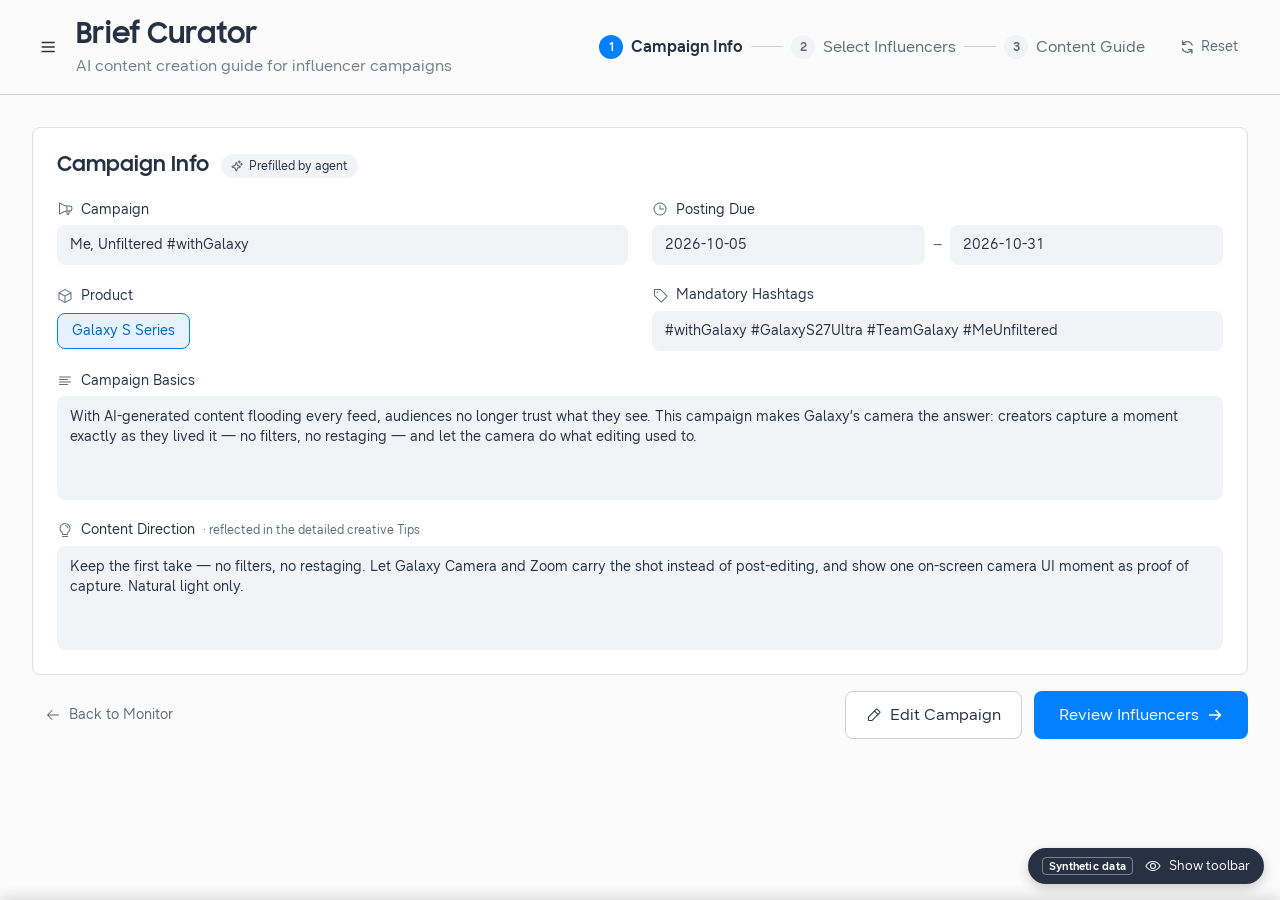
==== Brief_Curator.html @ ed24c88c "Flow Agent site: Performance Analyst, Influencer Recruiter, Brief Curator index.html opens on Perfor" ====
<!doctype html>
<html lang="en">
<head>
<meta charset="utf-8">
<meta name="viewport" content="width=device-width, initial-scale=1">
<title>Brief Curator</title>

<!-- ═══════════════════════════════════════════════════════════════
     Brief Curator · the whole flow — static clone of stg, clickable.

     Frame:  MxPageShell (src/components/mix-modeler/MxPageShell.tsx)
             + TGAgentHeader in the page header's Control_Group
     Screens (src/components/tg-agent/):
             1 InfluencerSelect      2 CampaignForm
             3 GenerationLoadingOverlay (over the form)
             4 ContentGuideResult
     Toolbar: mockup-only, fixed at the bottom. Three scenarios replay the
             flow — Single (Emma), Batch of 3 (guide pager), Edge cases (bio
             failure, blank form, one failed guide). URL hash keeps the place:
             #single/select … #edge/guide. Its CSS is shared/flow-toolbar.css,
             which Influencer Recruiter uses for the same bar.
     Styles: src/styles/mxmap/*.css + tg-agent/content-guide.css, inlined
             verbatim below, so every colour, radius and type size resolves
             through the real MX MAP tokens.

     Differences from the running app, on purpose:
       · AIM rail (Sidebar) is the shared one, shared/flow-rail.js, opened
         from the ☰ beside the title — the same rail Influencer Recruiter draws
       · no host utility bar — MxPageShell only draws it for a page that
         passes its own `nav`, which Brief Curator does not
       · content is representative, not a real generation; the roster,
         campaigns and the two extra guides are synthetic
       · generation runs in ~5 s instead of ~1 min
       · NEXT-GEN: a partial failure is shown on the guide (stg sets it on
         the form, which unmounts as the guide appears, so it never shows)
     ═══════════════════════════════════════════════════════════════ -->

<style>
/* ── Samsung fonts (./fonts, copied from public/fonts) ── */
@font-face { font-family: 'Samsung SS Head'; src: url('[data-uri]') format('woff2'); font-weight: 400; font-display: swap; }
@font-face { font-family: 'Samsung SS Head'; src: url('[data-uri]') format('woff2'); font-weight: 500; font-display: swap; }
@font-face { font-family: 'Samsung SS Head'; src: url('[data-uri]') format('woff2'); font-weight: 700; font-display: swap; }
@font-face { font-family: 'Samsung SS Body'; src: url('[data-uri]') format('woff2'); font-weight: 400; font-display: swap; }
@font-face { font-family: 'Samsung SS Body'; src: url('[data-uri]') format('woff2'); font-weight: 700; font-display: swap; }

/* The two names globals.css puts on :root; content-guide.css falls back to them. */
:root {
  --font-sans: 'Samsung SS Body', system-ui, -apple-system, 'Segoe UI', Roboto, sans-serif;
  --font-heading: 'Samsung SS Head', 'Samsung SS Body', system-ui, sans-serif;
}
html, body { margin: 0; }
body { background: rgb(251,251,251); }

/* ── Tailwind utilities the two components use, hand-written ── */
.flex { display: flex; }
.flex-col { flex-direction: column; }
.flex-wrap { flex-wrap: wrap; }
.flex-1 { flex: 1 1 0%; }
.items-center { align-items: center; }
.justify-between { justify-content: space-between; }
.justify-end { justify-content: flex-end; }
.justify-center { justify-content: center; }
.min-h-0 { min-height: 0; }
.min-w-0 { min-width: 0; }
.min-h-screen { min-height: 100vh; }
.gap-4 { gap: 16px; }
.space-y-6 > * + * { margin-top: 24px; }
.hidden { display: none; }
@media (min-width: 640px) { .sm\:inline { display: inline; } }
.ic { display: inline-block; flex: none; fill: currentColor; }
button { font-family: inherit; }

/* ═══ MX MAP design system — verbatim from src/styles/mxmap/ ═══ */
/* ─── src/styles/mxmap/fig-tokens.css ─── */
/* Generated from Figma Variables. First mode = :root default.
   FLOAT tokens are unitless — multiply by 1px in calc() where a length is needed. */

.mxmap-tokens{
  --border-width-medium: 2; /* @kind other */
  --border-width-regular: 1; /* @kind other */
  --color-alpha-background-0: rgba(251,251,251,0); /* @kind color */
  --color-alpha-black0: rgba(0,0,0,0); /* @kind color */
  --color-alpha-black20: rgba(0,0,0,0.2); /* @kind color */
  --color-alpha-black80: rgba(0,0,0,0.8); /* @kind color */
  --color-alpha-dim: var(--color-alpha-black80); /* @kind color */
  --color-alpha-gra1: var(--color-alpha-neutral-cool-0); /* @kind color */
  --color-alpha-gra2: var(--color-alpha-neutral-pure-0); /* @kind color */
  --color-alpha-gra3: var(--color-alpha-white0); /* @kind color */
  --color-alpha-gra4: var(--color-alpha-background-0); /* @kind color */
  --color-alpha-gra6-0: var(--color-alpha-black0); /* @kind color */
  --color-alpha-gra6-100: var(--color-neutral-pure-100); /* @kind color */
  --color-alpha-neutral-cool-0: rgba(241,243,247,0); /* @kind color */
  --color-alpha-neutral-pure-0: rgba(243,243,243,0); /* @kind color */
  --color-alpha-shadow: var(--color-alpha-black20); /* @kind color */
  --color-alpha-white0: rgba(255,255,255,0); /* @kind color */
  --color-alpha-white80: rgba(255,255,255,0.8); /* @kind color */
  --color-atl-blue-100: rgb(0,34,47); /* @kind color */
  --color-atl-blue-10: rgb(230,243,251); /* @kind color */
  --color-atl-blue-20: rgb(179,215,242); /* @kind color */
  --color-atl-blue-30: rgb(128,188,233); /* @kind color */
  --color-atl-blue-40: rgb(77,160,223); /* @kind color */
  --color-atl-blue-60: rgb(0,104,179); /* @kind color */
  --color-atl-blue-70: rgb(0,86,145); /* @kind color */
  --color-atl-blue-80: rgb(0,69,112); /* @kind color */
  --color-atl-blue-90: rgb(0,52,79); /* @kind color */
  --color-atl-brown-100: rgb(18,8,2); /* @kind color */
  --color-atl-brown-10: rgb(242,228,216); /* @kind color */
  --color-atl-brown-20: rgb(217,194,169); /* @kind color */
  --color-atl-brown-30: rgb(191,160,122); /* @kind color */
  --color-atl-brown-40: rgb(166,126,75); /* @kind color */
  --color-atl-brown-60: rgb(84,47,17); /* @kind color */
  --color-atl-brown-70: rgb(67,36,13); /* @kind color */
  --color-atl-brown-80: rgb(50,26,9); /* @kind color */
  --color-atl-brown-90: rgb(33,15,4); /* @kind color */
  --color-atl-dark-pink-100: rgb(26,3,17); /* @kind color */
  --color-atl-dark-pink-10: rgb(249,220,235); /* @kind color */
  --color-atl-dark-pink-20: rgb(240,168,206); /* @kind color */
  --color-atl-dark-pink-30: rgb(231,116,177); /* @kind color */
  --color-atl-dark-pink-40: rgb(222,64,147); /* @kind color */
  --color-atl-dark-pink-60: rgb(127,18,87); /* @kind color */
  --color-atl-dark-pink-70: rgb(102,14,70); /* @kind color */
  --color-atl-dark-pink-80: rgb(76,9,52); /* @kind color */
  --color-atl-dark-pink-90: rgb(51,6,35); /* @kind color */
  --color-atl-deep-blue-100: rgb(11,21,79); /* @kind color */
  --color-atl-deep-blue-10: rgb(242,243,255); /* @kind color */
  --color-atl-deep-blue-20: rgb(219,223,252); /* @kind color */
  --color-atl-deep-blue-30: rgb(194,200,247); /* @kind color */
  --color-atl-deep-blue-40: rgb(163,173,240); /* @kind color */
  --color-atl-deep-blue-50: rgb(126,138,231); /* @kind color */
  --color-atl-deep-blue-60: rgb(90,103,220); /* @kind color */
  --color-atl-deep-blue-70: rgb(55,68,200); /* @kind color */
  --color-atl-deep-blue-90: rgb(18,31,116); /* @kind color */
  --color-atl-deep-green-100: rgb(7,11,0); /* @kind color */
  --color-atl-deep-green-10: rgb(233,242,214); /* @kind color */
  --color-atl-deep-green-20: rgb(207,227,166); /* @kind color */
  --color-atl-deep-green-30: rgb(180,211,118); /* @kind color */
  --color-atl-deep-green-40: rgb(134,173,56); /* @kind color */
  --color-atl-deep-green-60: rgb(44,65,3); /* @kind color */
  --color-atl-deep-green-70: rgb(34,51,2); /* @kind color */
  --color-atl-deep-green-80: rgb(24,36,1); /* @kind color */
  --color-atl-deep-green-90: rgb(14,22,1); /* @kind color */
  --color-atl-deep-orange-100: rgb(69,23,0); /* @kind color */
  --color-atl-deep-orange-10: rgb(255,231,214); /* @kind color */
  --color-atl-deep-orange-20: rgb(255,200,163); /* @kind color */
  --color-atl-deep-orange-30: rgb(255,167,111); /* @kind color */
  --color-atl-deep-orange-40: rgb(232,117,47); /* @kind color */
  --color-atl-deep-orange-60: rgb(178,67,0); /* @kind color */
  --color-atl-deep-orange-70: rgb(153,57,0); /* @kind color */
  --color-atl-deep-orange-80: rgb(122,44,0); /* @kind color */
  --color-atl-deep-orange-90: rgb(95,33,0); /* @kind color */
  --color-atl-green-100: rgb(9,26,10); /* @kind color */
  --color-atl-green-10: rgb(230,245,228); /* @kind color */
  --color-atl-green-20: rgb(191,230,186); /* @kind color */
  --color-atl-green-30: rgb(151,214,143); /* @kind color */
  --color-atl-green-40: rgb(114,198,102); /* @kind color */
  --color-atl-green-60: rgb(68,158,60); /* @kind color */
  --color-atl-green-70: rgb(58,134,51); /* @kind color */
  --color-atl-green-80: rgb(31,79,29); /* @kind color */
  --color-atl-green-90: rgb(20,51,20); /* @kind color */
  --color-atl-light-blue-100: rgb(0,35,38); /* @kind color */
  --color-atl-light-blue-10: rgb(217,244,252); /* @kind color */
  --color-atl-light-blue-20: rgb(166,228,248); /* @kind color */
  --color-atl-light-blue-30: rgb(115,212,243); /* @kind color */
  --color-atl-light-blue-40: rgb(64,195,237); /* @kind color */
  --color-atl-light-blue-60: rgb(0,159,204); /* @kind color */
  --color-atl-light-blue-70: rgb(0,135,173); /* @kind color */
  --color-atl-light-blue-80: rgb(0,98,127); /* @kind color */
  --color-atl-light-blue-90: rgb(0,66,82); /* @kind color */
  --color-atl-mint-100: rgb(0,37,36); /* @kind color */
  --color-atl-mint-10: rgb(217,246,242); /* @kind color */
  --color-atl-mint-20: rgb(166,234,226); /* @kind color */
  --color-atl-mint-30: rgb(115,222,210); /* @kind color */
  --color-atl-mint-40: rgb(64,209,193); /* @kind color */
  --color-atl-mint-60: rgb(0,173,155); /* @kind color */
  --color-atl-mint-70: rgb(0,148,131); /* @kind color */
  --color-atl-mint-80: rgb(0,107,96); /* @kind color */
  --color-atl-mint-90: rgb(0,72,65); /* @kind color */
  --color-atl-muted-pink-100: rgb(0,0,0); /* @kind color */
  --color-atl-muted-pink-10: rgb(243,225,230); /* @kind color */
  --color-atl-muted-pink-20: rgb(221,183,193); /* @kind color */
  --color-atl-muted-pink-30: rgb(198,141,157); /* @kind color */
  --color-atl-muted-pink-40: rgb(176,99,120); /* @kind color */
  --color-atl-muted-pink-60: rgb(122,67,80); /* @kind color */
  --color-atl-muted-pink-70: rgb(98,53,64); /* @kind color */
  --color-atl-muted-pink-80: rgb(74,38,48); /* @kind color */
  --color-atl-muted-pink-90: rgb(49,24,32); /* @kind color */
  --color-atl-navy-100: rgb(7,12,17); /* @kind color */
  --color-atl-navy-10: rgb(227,234,242); /* @kind color */
  --color-atl-navy-20: rgb(185,199,217); /* @kind color */
  --color-atl-navy-30: rgb(143,163,191); /* @kind color */
  --color-atl-navy-40: rgb(102,127,166); /* @kind color */
  --color-atl-navy-60: rgb(40,60,86); /* @kind color */
  --color-atl-navy-70: rgb(31,48,68); /* @kind color */
  --color-atl-navy-80: rgb(22,36,51); /* @kind color */
  --color-atl-navy-90: rgb(13,24,33); /* @kind color */
  --color-atl-neutral-100: rgb(0,0,0); /* @kind color */
  --color-atl-neutral-10: rgb(246,246,246); /* @kind color */
  --color-atl-neutral-20: rgb(230,230,230); /* @kind color */
  --color-atl-neutral-30: rgb(210,210,210); /* @kind color */
  --color-atl-neutral-40: rgb(184,184,184); /* @kind color */
  --color-atl-neutral-50: rgb(151,151,151); /* @kind color */
  --color-atl-neutral-60: rgb(116,116,116); /* @kind color */
  --color-atl-neutral-80: rgb(68,68,68); /* @kind color */
  --color-atl-neutral-90: rgb(47,47,47); /* @kind color */
  --color-atl-olive-100: rgb(26,23,0); /* @kind color */
  --color-atl-olive-10: rgb(245,242,214); /* @kind color */
  --color-atl-olive-20: rgb(232,225,158); /* @kind color */
  --color-atl-olive-30: rgb(217,207,102); /* @kind color */
  --color-atl-olive-40: rgb(201,188,46); /* @kind color */
  --color-atl-olive-60: rgb(122,112,5); /* @kind color */
  --color-atl-olive-70: rgb(97,89,3); /* @kind color */
  --color-atl-olive-80: rgb(73,67,2); /* @kind color */
  --color-atl-olive-90: rgb(48,44,1); /* @kind color */
  --color-atl-orange-100: rgb(69,31,0); /* @kind color */
  --color-atl-orange-10: rgb(253,233,219); /* @kind color */
  --color-atl-orange-20: rgb(249,199,166); /* @kind color */
  --color-atl-orange-30: rgb(245,164,113); /* @kind color */
  --color-atl-orange-40: rgb(242,129,60); /* @kind color */
  --color-atl-orange-60: rgb(216,95,0); /* @kind color */
  --color-atl-orange-70: rgb(179,79,0); /* @kind color */
  --color-atl-orange-80: rgb(143,63,0); /* @kind color */
  --color-atl-orange-90: rgb(106,47,0); /* @kind color */
  --color-atl-pink-100: rgb(66,0,39); /* @kind color */
  --color-atl-pink-10: rgb(255,229,243); /* @kind color */
  --color-atl-pink-20: rgb(255,179,218); /* @kind color */
  --color-atl-pink-30: rgb(255,128,194); /* @kind color */
  --color-atl-pink-60: rgb(224,0,125); /* @kind color */
  --color-atl-pink-70: rgb(184,0,103); /* @kind color */
  --color-atl-primary-blue-50: rgb(0,121,205); /* @kind color */
  --color-atl-primary-brown-50: rgb(101,58,21); /* @kind color */
  --color-atl-primary-dark-pink-50: rgb(152,23,105); /* @kind color */
  --color-atl-primary-deep-blue-80: rgb(24,40,153); /* @kind color */
  --color-atl-primary-deep-green-50: rgb(54,79,4); /* @kind color */
  --color-atl-primary-deep-orange-50: rgb(201,74,0); /* @kind color */
  --color-atl-primary-green-50: rgb(78,180,69); /* @kind color */
  --color-atl-primary-light-blue-50: rgb(0,180,232); /* @kind color */
  --color-atl-primary-mint-50: rgb(0,197,176); /* @kind color */
  --color-atl-primary-muted-pink-50: rgb(146,82,96); /* @kind color */
  --color-atl-primary-navy-50: rgb(49,72,104); /* @kind color */
  --color-atl-primary-neutral-70: rgb(86,86,86); /* @kind color */
  --color-atl-primary-olive-50: rgb(146,133,6); /* @kind color */
  --color-atl-primary-orange-50: rgb(240,106,0); /* @kind color */
  --color-atl-primary-pink-50: rgb(255,14,146); /* @kind color */
  --color-atl-primary-purple-50: rgb(166,93,205); /* @kind color */
  --color-atl-primary-red-50: rgb(255,32,35); /* @kind color */
  --color-atl-primary-yellow-50: rgb(196,141,0); /* @kind color */
  --color-atl-purple-100: rgb(48,20,58); /* @kind color */
  --color-atl-purple-10: rgb(241,230,247); /* @kind color */
  --color-atl-purple-20: rgb(217,190,234); /* @kind color */
  --color-atl-purple-30: rgb(194,150,222); /* @kind color */
  --color-atl-purple-40: rgb(174,118,214); /* @kind color */
  --color-atl-purple-60: rgb(143,73,181); /* @kind color */
  --color-atl-purple-70: rgb(118,58,149); /* @kind color */
  --color-atl-purple-80: rgb(94,44,117); /* @kind color */
  --color-atl-purple-90: rgb(70,31,85); /* @kind color */
  --color-atl-red-100: rgb(103,11,12); /* @kind color */
  --color-atl-red-10: rgb(255,229,230); /* @kind color */
  --color-atl-red-20: rgb(255,184,186); /* @kind color */
  --color-atl-red-30: rgb(255,138,142); /* @kind color */
  --color-atl-red-40: rgb(255,92,97); /* @kind color */
  --color-atl-red-60: rgb(224,28,31); /* @kind color */
  --color-atl-red-70: rgb(194,24,27); /* @kind color */
  --color-atl-red-80: rgb(163,20,22); /* @kind color */
  --color-atl-red-90: rgb(133,15,17); /* @kind color */
  --color-atl-yellow-100: rgb(74,53,0); /* @kind color */
  --color-atl-yellow-10: rgb(255,243,214); /* @kind color */
  --color-atl-yellow-20: rgb(255,226,163); /* @kind color */
  --color-atl-yellow-30: rgb(255,208,111); /* @kind color */
  --color-atl-yellow-40: rgb(239,177,58); /* @kind color */
  --color-atl-yellow-60: rgb(173,124,0); /* @kind color */
  --color-atl-yellow-70: rgb(148,106,0); /* @kind color */
  --color-atl-yellow-80: rgb(122,88,0); /* @kind color */
  --color-atl-yellow-90: rgb(98,70,0); /* @kind color */
  --color-background-default: var(--color-neutral-pure-5); /* @kind color */
  --color-background-white: var(--color-light-gray-0); /* @kind color */
  --color-border-danger: var(--color-system-danger100); /* @kind color */
  --color-border-default-subtle: var(--color-neutral-pure-20); /* @kind color */
  --color-border-default: var(--color-neutral-pure-30); /* @kind color */
  --color-border-gray: var(--color-light-gray-30); /* @kind color */
  --color-border-info: var(--color-system-information100); /* @kind color */
  --color-border-primary-2: var(--color-primary-50); /* @kind color */
  --color-border-primary: var(--color-light-primary-50); /* @kind color */
  --color-border-secondary: var(--color-neutral-cool-80); /* @kind color */
  --color-border-success: var(--color-system-success100); /* @kind color */
  --color-border-tertiary-deep: var(--color-neutral-cool-50); /* @kind color */
  --color-border-tertiary: var(--color-neutral-cool-30); /* @kind color */
  --color-border-warning-2: var(--color-system-warning100); /* @kind color */
  --color-border-warning: var(--color-light-warning-50); /* @kind color */
  --color-brand-logo: var(--color-neutral-cool-80); /* @kind color */
  --color-button-danger: var(--color-system-danger100); /* @kind color */
  --color-button-disabled: var(--color-neutral-cool-10); /* @kind color */
  --color-button-info: var(--color-system-information100); /* @kind color */
  --color-button-inverse: var(--color-neutral-pure-0); /* @kind color */
  --color-button-primary: var(--color-primary-50); /* @kind color */
  --color-button-secondary: var(--color-neutral-cool-80); /* @kind color */
  --color-button-success: var(--color-system-success100); /* @kind color */
  --color-button-tertiary: var(--color-neutral-cool-50); /* @kind color */
  --color-button-warning: var(--color-system-warning100); /* @kind color */
  --color-chart-blue-100: rgb(0,13,25); /* @kind color */
  --color-chart-blue-10: rgb(219,237,255); /* @kind color */
  --color-chart-blue-20: rgb(153,204,255); /* @kind color */
  --color-chart-blue-30: rgb(103,178,254); /* @kind color */
  --color-chart-blue-40: rgb(52,153,254); /* @kind color */
  --color-chart-blue-50-base: rgb(3,128,254); /* @kind color */
  --color-chart-blue-60: rgb(1,102,203); /* @kind color */
  --color-chart-blue-70: rgb(1,76,152); /* @kind color */
  --color-chart-blue-80: rgb(0,51,102); /* @kind color */
  --color-chart-blue-90: rgb(0,25,51); /* @kind color */
  --color-chart-green-100: rgb(0,25,5); /* @kind color */
  --color-chart-green-10: rgb(214,250,220); /* @kind color */
  --color-chart-green-20: rgb(163,236,176); /* @kind color */
  --color-chart-green-30: rgb(118,219,126); /* @kind color */
  --color-chart-green-40: rgb(79,199,87); /* @kind color */
  --color-chart-green-50-base: rgb(49,176,58); /* @kind color */
  --color-chart-green-60: rgb(31,154,49); /* @kind color */
  --color-chart-green-70: rgb(9,124,36); /* @kind color */
  --color-chart-green-80: rgb(4,87,26); /* @kind color */
  --color-chart-green-90: rgb(0,50,14); /* @kind color */
  --color-chart-mint-100: rgb(0,38,32); /* @kind color */
  --color-chart-mint-10: rgb(214,248,239); /* @kind color */
  --color-chart-mint-20: rgb(168,232,217); /* @kind color */
  --color-chart-mint-30: rgb(113,212,193); /* @kind color */
  --color-chart-mint-40: rgb(70,193,172); /* @kind color */
  --color-chart-mint-50-base: rgb(37,174,154); /* @kind color */
  --color-chart-mint-60: rgb(26,156,139); /* @kind color */
  --color-chart-mint-70: rgb(8,140,123); /* @kind color */
  --color-chart-mint-80: rgb(0,106,92); /* @kind color */
  --color-chart-mint-90: rgb(0,67,59); /* @kind color */
  --color-chart-neutral-100: rgb(0,0,0); /* @kind color */
  --color-chart-neutral-10: rgb(234,236,239); /* @kind color */
  --color-chart-neutral-20: rgb(217,221,227); /* @kind color */
  --color-chart-neutral-30: rgb(190,197,205); /* @kind color */
  --color-chart-neutral-40: rgb(157,165,176); /* @kind color */
  --color-chart-neutral-50-base: rgb(125,134,146); /* @kind color */
  --color-chart-neutral-60: rgb(99,107,119); /* @kind color */
  --color-chart-neutral-70: rgb(65,73,88); /* @kind color */
  --color-chart-neutral-80: rgb(38,49,68); /* @kind color */
  --color-chart-neutral-90: rgb(18,24,33); /* @kind color */
  --color-chart-orange-100: rgb(43,10,2); /* @kind color */
  --color-chart-orange-10: rgb(255,227,220); /* @kind color */
  --color-chart-orange-20: rgb(255,202,191); /* @kind color */
  --color-chart-orange-30: rgb(255,171,148); /* @kind color */
  --color-chart-orange-40: rgb(255,142,107); /* @kind color */
  --color-chart-orange-50-base: rgb(255,112,67); /* @kind color */
  --color-chart-orange-60: rgb(227,85,45); /* @kind color */
  --color-chart-orange-70: rgb(179,57,28); /* @kind color */
  --color-chart-orange-80: rgb(129,36,14); /* @kind color */
  --color-chart-orange-90: rgb(80,21,6); /* @kind color */
  --color-chart-purple-100: rgb(26,0,51); /* @kind color */
  --color-chart-purple-10: rgb(240,220,251); /* @kind color */
  --color-chart-purple-20: rgb(219,185,244); /* @kind color */
  --color-chart-purple-30: rgb(199,150,238); /* @kind color */
  --color-chart-purple-40: rgb(178,115,230); /* @kind color */
  --color-chart-purple-50-base: rgb(155,81,224); /* @kind color */
  --color-chart-purple-60: rgb(135,65,210); /* @kind color */
  --color-chart-purple-70: rgb(111,41,186); /* @kind color */
  --color-chart-purple-80: rgb(78,12,143); /* @kind color */
  --color-chart-purple-90: rgb(47,0,89); /* @kind color */
  --color-chart-yellow-100: rgb(43,20,0); /* @kind color */
  --color-chart-yellow-10: rgb(255,241,206); /* @kind color */
  --color-chart-yellow-20: rgb(255,222,160); /* @kind color */
  --color-chart-yellow-30: rgb(255,202,108); /* @kind color */
  --color-chart-yellow-40: rgb(255,183,59); /* @kind color */
  --color-chart-yellow-50-base: rgb(255,165,10); /* @kind color */
  --color-chart-yellow-60: rgb(224,116,0); /* @kind color */
  --color-chart-yellow-70: rgb(180,84,0); /* @kind color */
  --color-chart-yellow-80: rgb(129,57,0); /* @kind color */
  --color-chart-yellow-90: rgb(81,36,0); /* @kind color */
  --color-divider-base-subtle: var(--color-neutral-pure-20); /* @kind color */
  --color-divider-base: var(--color-neutral-pure-30); /* @kind color */
  --color-divider-gray: var(--color-light-gray-40); /* @kind color */
  --color-element-danger-lighter: var(--color-light-danger-5); /* @kind color */
  --color-element-danger: var(--color-light-danger-50); /* @kind color */
  --color-element-disabled-dark: var(--color-light-gray-40); /* @kind color */
  --color-element-disabled-light: var(--color-light-gray-20); /* @kind color */
  --color-element-gray-dark: var(--color-light-gray-60); /* @kind color */
  --color-element-gray-light: var(--color-light-gray-10); /* @kind color */
  --color-element-gray-lighter: var(--color-light-gray-5); /* @kind color */
  --color-element-gray: var(--color-light-gray-50); /* @kind color */
  --color-element-information-lighter: var(--color-light-information-5); /* @kind color */
  --color-element-information: var(--color-light-information-50); /* @kind color */
  --color-element-point-lighter: var(--color-light-point-5); /* @kind color */
  --color-element-point: var(--color-light-point-50); /* @kind color */
  --color-element-primary-lighter: var(--color-light-primary-5); /* @kind color */
  --color-element-primary: var(--color-light-primary-50); /* @kind color */
  --color-element-secondary-lighter: var(--color-light-secondary-5); /* @kind color */
  --color-element-secondary: var(--color-light-secondary-70); /* @kind color */
  --color-element-success-lighter: var(--color-light-success-5); /* @kind color */
  --color-element-success: var(--color-light-success-50); /* @kind color */
  --color-element-warning-lighter: var(--color-light-warning-5); /* @kind color */
  --color-element-warning: var(--color-light-warning-30); /* @kind color */
  --color-high-contrast-danger-20: rgb(247,175,161); /* @kind color */
  --color-high-contrast-danger-50: rgb(222,52,18); /* @kind color */
  --color-high-contrast-danger-95: rgb(38,9,3); /* @kind color */
  --color-high-contrast-gray-0: rgb(255,255,255); /* @kind color */
  --color-high-contrast-gray-100: rgb(0,0,0); /* @kind color */
  --color-high-contrast-gray-10: rgb(230,232,234); /* @kind color */
  --color-high-contrast-gray-20: rgb(205,209,213); /* @kind color */
  --color-high-contrast-gray-40: rgb(138,148,158); /* @kind color */
  --color-high-contrast-gray-50: rgb(109,120,130); /* @kind color */
  --color-high-contrast-gray-5: rgb(244,245,246); /* @kind color */
  --color-high-contrast-gray-60: rgb(88,97,106); /* @kind color */
  --color-high-contrast-gray-70: rgb(70,76,83); /* @kind color */
  --color-high-contrast-gray-80: rgb(51,54,61); /* @kind color */
  --color-high-contrast-gray-90: rgb(30,33,36); /* @kind color */
  --color-high-contrast-gray-95: rgb(19,20,22); /* @kind color */
  --color-high-contrast-information-20: rgb(158,210,250); /* @kind color */
  --color-high-contrast-information-50: rgb(11,120,203); /* @kind color */
  --color-high-contrast-information-95: rgb(2,26,44); /* @kind color */
  --color-high-contrast-point-20: rgb(235,173,178); /* @kind color */
  --color-high-contrast-point-50: rgb(214,61,74); /* @kind color */
  --color-high-contrast-point-95: rgb(33,8,10); /* @kind color */
  --color-high-contrast-primary-20: rgb(177,206,251); /* @kind color */
  --color-high-contrast-primary-50: rgb(37,110,244); /* @kind color */
  --color-high-contrast-primary-95: rgb(2,15,39); /* @kind color */
  --color-high-contrast-secondary-20: rgb(171,216,227); /* @kind color */
  --color-high-contrast-secondary-60: rgb(31,104,122); /* @kind color */
  --color-high-contrast-secondary-95: rgb(9,31,37); /* @kind color */
  --color-high-contrast-success-20: rgb(169,218,180); /* @kind color */
  --color-high-contrast-success-50: rgb(34,135,56); /* @kind color */
  --color-high-contrast-success-95: rgb(14,32,18); /* @kind color */
  --color-high-contrast-warning-20: rgb(255,201,92); /* @kind color */
  --color-high-contrast-warning-30: rgb(255,177,20); /* @kind color */
  --color-high-contrast-warning-50: rgb(158,106,0); /* @kind color */
  --color-high-contrast-warning-95: rgb(36,24,0); /* @kind color */
  --color-icon-danger: var(--color-system-danger100); /* @kind color */
  --color-icon-default: var(--color-neutral-cool-80); /* @kind color */
  --color-icon-disabled-subtle: var(--color-neutral-cool-10); /* @kind color */
  --color-icon-disabled: var(--color-neutral-cool-30); /* @kind color */
  --color-icon-excel: rgb(32,114,68); /* @kind color */
  --color-icon-gray: var(--color-light-gray-80); /* @kind color */
  --color-icon-info: var(--color-system-information100); /* @kind color */
  --color-icon-inverse-2: var(--color-neutral-pure-0-2); /* @kind color */
  --color-icon-inverse: var(--color-neutral-pure-0); /* @kind color */
  --color-icon-pdf: rgb(183,0,0); /* @kind color */
  --color-icon-primary: var(--color-primary-50); /* @kind color */
  --color-icon-secondary-cool-subtle: var(--color-neutral-cool-30); /* @kind color */
  --color-icon-secondary-cool: var(--color-neutral-cool-50); /* @kind color */
  --color-icon-secondary-pure: var(--color-neutral-pure-50); /* @kind color */
  --color-icon-secondary-subtle: var(--color-neutral-pure-30); /* @kind color */
  --color-icon-success-deep: var(--color-chart-green-60); /* @kind color */
  --color-icon-success: var(--color-system-success100); /* @kind color */
  --color-icon-warning-deep: var(--color-chart-yellow-60); /* @kind color */
  --color-icon-warning: var(--color-system-warning100); /* @kind color */
  --color-light-danger-50: rgb(222,52,18); /* @kind color */
  --color-light-danger-5: rgb(253,239,236); /* @kind color */
  --color-light-danger-60: rgb(189,44,15); /* @kind color */
  --color-light-gray-0: rgb(255,255,255); /* @kind color */
  --color-light-gray-10: rgb(230,232,234); /* @kind color */
  --color-light-gray-20: rgb(205,209,213); /* @kind color */
  --color-light-gray-30: rgb(177,184,190); /* @kind color */
  --color-light-gray-40: rgb(138,148,158); /* @kind color */
  --color-light-gray-50: rgb(109,120,130); /* @kind color */
  --color-light-gray-5: rgb(244,245,246); /* @kind color */
  --color-light-gray-60: rgb(88,97,106); /* @kind color */
  --color-light-gray-70: rgb(70,76,83); /* @kind color */
  --color-light-gray-80: rgb(51,54,61); /* @kind color */
  --color-light-gray-90: rgb(30,33,36); /* @kind color */
  --color-light-gray-95: rgb(19,20,22); /* @kind color */
  --color-light-information-50: rgb(11,120,203); /* @kind color */
  --color-light-information-5: rgb(231,244,254); /* @kind color */
  --color-light-information-60: rgb(9,106,179); /* @kind color */
  --color-light-point-50: rgb(214,61,74); /* @kind color */
  --color-light-point-5: rgb(251,239,240); /* @kind color */
  --color-light-point-60: rgb(171,43,54); /* @kind color */
  --color-light-primary-50: rgb(37,110,244); /* @kind color */
  --color-light-primary-5: rgb(236,242,254); /* @kind color */
  --color-light-primary-60: rgb(11,80,208); /* @kind color */
  --color-light-secondary-5: rgb(238,242,247); /* @kind color */
  --color-light-secondary-70: rgb(6,58,116); /* @kind color */
  --color-light-secondary-80: rgb(5,43,87); /* @kind color */
  --color-light-success-50: rgb(34,135,56); /* @kind color */
  --color-light-success-5: rgb(234,246,236); /* @kind color */
  --color-light-success-60: rgb(38,115,55); /* @kind color */
  --color-light-warning-30: rgb(255,177,20); /* @kind color */
  --color-light-warning-50: rgb(158,106,0); /* @kind color */
  --color-light-warning-5: rgb(255,243,219); /* @kind color */
  --color-light-warning-60: rgb(138,92,0); /* @kind color */
  --color-link-default: var(--color-primary-50); /* @kind color */
  --color-neutral-cool-10: rgb(234,236,239); /* @kind color */
  --color-neutral-cool-20: rgb(199,204,209); /* @kind color */
  --color-neutral-cool-30: rgb(175,181,188); /* @kind color */
  --color-neutral-cool-40: rgb(161,169,183); /* @kind color */
  --color-neutral-cool-50: rgb(119,127,140); /* @kind color */
  --color-neutral-cool-5: rgb(241,243,247); /* @kind color */
  --color-neutral-cool-60: rgb(99,107,119); /* @kind color */
  --color-neutral-cool-70: rgb(65,73,88); /* @kind color */
  --color-neutral-cool-80: rgb(38,49,68); /* @kind color */
  --color-neutral-cool-90: rgb(18,24,33); /* @kind color */
  --color-neutral-pure-0-2: rgb(255,255,255); /* @kind color */
  --color-neutral-pure-0: rgb(255,255,255); /* @kind color */
  --color-neutral-pure-100: rgb(0,0,0); /* @kind color */
  --color-neutral-pure-10: rgb(243,243,243); /* @kind color */
  --color-neutral-pure-20: rgb(224,224,224); /* @kind color */
  --color-neutral-pure-30: rgb(206,206,206); /* @kind color */
  --color-neutral-pure-40: rgb(172,172,172); /* @kind color */
  --color-neutral-pure-50: rgb(137,137,137); /* @kind color */
  --color-neutral-pure-5: rgb(251,251,251); /* @kind color */
  --color-neutral-pure-60: rgb(102,102,102); /* @kind color */
  --color-neutral-pure-70: rgb(77,77,77); /* @kind color */
  --color-neutral-pure-80: rgb(59,59,59); /* @kind color */
  --color-neutral-pure-90: rgb(33,33,33); /* @kind color */
  --color-primary-100: rgb(0,13,25); /* @kind color */
  --color-primary-10: rgb(219,237,255); /* @kind color */
  --color-primary-20: rgb(189,221,255); /* @kind color */
  --color-primary-30: rgb(128,191,254); /* @kind color */
  --color-primary-40: rgb(52,153,254); /* @kind color */
  --color-primary-50: rgb(3,128,254); /* @kind color */
  --color-primary-5: rgb(230,242,255); /* @kind color */
  --color-primary-60: rgb(1,102,203); /* @kind color */
  --color-primary-70: rgb(1,76,152); /* @kind color */
  --color-primary-80: rgb(0,51,102); /* @kind color */
  --color-primary-90: rgb(0,25,51); /* @kind color */
  --color-surface-base: var(--color-neutral-pure-5); /* @kind color */
  --color-surface-danger-subtle: var(--color-system-danger5); /* @kind color */
  --color-surface-danger: var(--color-system-danger100); /* @kind color */
  --color-surface-disabled-deep: var(--color-neutral-cool-30); /* @kind color */
  --color-surface-disabled-subtle: var(--color-neutral-cool-10); /* @kind color */
  --color-surface-disabled: var(--color-neutral-cool-20); /* @kind color */
  --color-surface-highest: var(--color-neutral-pure-0); /* @kind color */
  --color-surface-highlight-deep: var(--color-primary-20); /* @kind color */
  --color-surface-highlight: var(--color-primary-5); /* @kind color */
  --color-surface-info-subtle: var(--color-system-information5); /* @kind color */
  --color-surface-info: var(--color-system-information100); /* @kind color */
  --color-surface-lower-cool: var(--color-neutral-cool-5); /* @kind color */
  --color-surface-lower-pure: var(--color-neutral-pure-10); /* @kind color */
  --color-surface-primary-subtle1: var(--color-primary-30); /* @kind color */
  --color-surface-primary-subtle2: var(--color-primary-10); /* @kind color */
  --color-surface-primary: var(--color-primary-50); /* @kind color */
  --color-surface-quaternary-subtle: rgb(245,247,250); /* @kind color */
  --color-surface-quaternary: var(--color-atl-navy-10); /* @kind color */
  --color-surface-secondary: var(--color-neutral-cool-80); /* @kind color */
  --color-surface-skeleton: var(--color-neutral-pure-30); /* @kind color */
  --color-surface-success-subtle: var(--color-system-success5); /* @kind color */
  --color-surface-success: var(--color-system-success100); /* @kind color */
  --color-surface-tertiary-subtle: var(--color-neutral-cool-30); /* @kind color */
  --color-surface-tertiary: var(--color-neutral-cool-50); /* @kind color */
  --color-surface-warning-subtle: var(--color-system-warning5); /* @kind color */
  --color-surface-warning: var(--color-system-warning100); /* @kind color */
  --color-system-danger100: rgb(255,73,73); /* @kind color */
  --color-system-danger5: rgb(255,229,229); /* @kind color */
  --color-system-information100: rgb(3,128,254); /* @kind color */
  --color-system-information5: rgb(230,242,255); /* @kind color */
  --color-system-success100: rgb(55,174,79); /* @kind color */
  --color-system-success5: rgb(214,250,220); /* @kind color */
  --color-system-warning100: rgb(255,173,10); /* @kind color */
  --color-system-warning5: rgb(255,241,214); /* @kind color */
  --color-text-basic-inverse: var(--color-light-gray-0); /* @kind color */
  --color-text-bolder-inverse: var(--color-light-gray-0); /* @kind color */
  --color-text-bolder: var(--color-light-gray-95); /* @kind color */
  --color-text-danger-2: var(--color-system-danger100); /* @kind color */
  --color-text-danger: var(--color-light-danger-60); /* @kind color */
  --color-text-default: var(--color-neutral-cool-80); /* @kind color */
  --color-text-disabled-2: var(--color-neutral-cool-30); /* @kind color */
  --color-text-disabled-on: var(--color-light-gray-50); /* @kind color */
  --color-text-disabled: var(--color-light-gray-40); /* @kind color */
  --color-text-disclaimer: var(--color-neutral-cool-50); /* @kind color */
  --color-text-info: var(--color-system-information100); /* @kind color */
  --color-text-information: var(--color-light-information-60); /* @kind color */
  --color-text-inverse-static: var(--color-light-gray-0); /* @kind color */
  --color-text-inverse-subtle: var(--color-alpha-white80); /* @kind color */
  --color-text-inverse: var(--color-neutral-pure-0); /* @kind color */
  --color-text-placeholder: var(--color-neutral-cool-30); /* @kind color */
  --color-text-point: var(--color-light-point-60); /* @kind color */
  --color-text-primary-2: var(--color-primary-50); /* @kind color */
  --color-text-primary: var(--color-light-primary-60); /* @kind color */
  --color-text-secondary-cool-subtle: var(--color-neutral-cool-30); /* @kind color */
  --color-text-secondary-cool: var(--color-neutral-cool-50); /* @kind color */
  --color-text-secondary-pure-subtle: var(--color-neutral-pure-30); /* @kind color */
  --color-text-secondary-pure: var(--color-neutral-pure-50); /* @kind color */
  --color-text-secondary: var(--color-light-secondary-80); /* @kind color */
  --color-text-static: var(--color-light-gray-90); /* @kind color */
  --color-text-subtle: var(--color-light-gray-70); /* @kind color */
  --color-text-success-deep: var(--color-chart-green-60); /* @kind color */
  --color-text-success: var(--color-light-success-60); /* @kind color */
  --color-text-warning-deep: var(--color-chart-yellow-60); /* @kind color */
  --color-text-warning: var(--color-light-warning-60); /* @kind color */
  --container-max: 1608; /* @kind other */
  --container-min: 1217; /* @kind other */
  --font-size-body-large: 19; /* @kind font */
  --font-size-body-medium: 17; /* @kind font */
  --font-size-body-small-responsive: 16; /* @kind font */
  --font-size-body-small-static-2: 16; /* @kind font */
  --font-size-body-small-static: 16; /* @kind font */
  --font-size-caption-medium-responsive-2: 16; /* @kind font */
  --font-size-caption-medium-responsive: 16; /* @kind font */
  --font-size-caption-medium-static: 16; /* @kind font */
  --font-size-caption-small-responsive: 14; /* @kind font */
  --font-size-caption-small-static: 12; /* @kind font */
  --font-size-caption-xsmall: 10; /* @kind font */
  --font-size-display-medium: 44; /* @kind font */
  --font-size-heading-medium-responsive: 28; /* @kind font */
  --font-size-heading-medium: 24; /* @kind font */
  --font-size-heading-small-responsive: 24; /* @kind font */
  --font-size-heading-small-static: 24; /* @kind font */
  --font-size-heading-xlarge: 40; /* @kind font */
  --font-size-heading-xsmall: 20; /* @kind font */
  --font-size-heading-xxlarge: 48; /* @kind font */
  --font-size-label-large-responsive: 20; /* @kind font */
  --font-size-label-large-static: 20; /* @kind font */
  --font-size-label-medium-2: 17; /* @kind font */
  --font-size-label-medium-3: 18; /* @kind font */
  --font-size-label-medium: 17; /* @kind font */
  --font-size-label-small-2: 16; /* @kind font */
  --font-size-label-small: 15; /* @kind font */
  --font-size-label-xlarge-responsive: 24; /* @kind font */
  --font-size-label-xsmall: 12; /* @kind font */
  --gap-0: var(--number-0); /* @kind spacing */
  --gap-11: var(--number-18); /* @kind spacing */
  --gap-12: var(--number-20); /* @kind spacing */
  --gap-18: var(--number-23); /* @kind spacing */
  --gap-2: var(--number-3-2); /* @kind spacing */
  --gap-3: var(--number-5-3); /* @kind spacing */
  --gap-4-2: var(--number-7-3); /* @kind spacing */
  --gap-4: var(--number-7); /* @kind spacing */
  --gap-5: var(--number-8-2); /* @kind spacing */
  --gap-6: var(--number-9); /* @kind spacing */
  --gap-7-2: var(--number-10-2); /* @kind spacing */
  --gap-7: var(--number-10); /* @kind spacing */
  --gap-9-2: var(--number-12-2); /* @kind spacing */
  --gap-9: var(--number-14); /* @kind spacing */
  --gap-component-16: var(--gap-5); /* @kind spacing */
  --gap-component-24: var(--gap-7-2); /* @kind spacing */
  --gap-component-32: var(--gap-9-2); /* @kind spacing */
  --gap-component-8: var(--gap-3); /* @kind spacing */
  --gap-metrics: var(--gap-18); /* @kind spacing */
  --number-0: 0; /* @kind spacing */
  --number-10-2: 24; /* @kind spacing */
  --number-10: 24; /* @kind spacing */
  --number-12-2: 32; /* @kind spacing */
  --number-12: 32; /* @kind spacing */
  --number-14-2: 40; /* @kind spacing */
  --number-14: 40; /* @kind spacing */
  --number-18: 64; /* @kind spacing */
  --number-20: 80; /* @kind spacing */
  --number-23: 80; /* @kind spacing */
  --number-2: 2; /* @kind spacing */
  --number-3-2: 4; /* @kind spacing */
  --number-3: 4; /* @kind spacing */
  --number-5-2: 8; /* @kind spacing */
  --number-5-3: 8; /* @kind spacing */
  --number-5: 8; /* @kind spacing */
  --number-7-2: 12; /* @kind spacing */
  --number-7-3: 12; /* @kind spacing */
  --number-7: 12; /* @kind spacing */
  --number-8-2: 16; /* @kind spacing */
  --number-8: 16; /* @kind spacing */
  --number-9: 20; /* @kind spacing */
  --number-max-2: 1000; /* @kind spacing */
  --number-max: 1000; /* @kind spacing */
  --padding-10: var(--number-14); /* @kind spacing */
  --padding-13: var(--number-14-2); /* @kind spacing */
  --padding-2: var(--number-3-2); /* @kind spacing */
  --padding-3-2: var(--number-5-2); /* @kind spacing */
  --padding-3: var(--number-5); /* @kind spacing */
  --padding-4: var(--number-5-3); /* @kind spacing */
  --padding-5: var(--number-7-2); /* @kind spacing */
  --padding-6-2: var(--number-7-3); /* @kind spacing */
  --padding-6: var(--number-8); /* @kind spacing */
  --padding-7: var(--number-8-2); /* @kind spacing */
  --padding-8: var(--number-10); /* @kind spacing */
  --padding-button-height: var(--padding-4); /* @kind spacing */
  --padding-button-width: var(--padding-6-2); /* @kind spacing */
  --padding-card: var(--padding-6-2); /* @kind spacing */
  --padding-footer-disclaimer: var(--padding-13); /* @kind spacing */
  --padding-header: var(--padding-7); /* @kind spacing */
  --padding-metric: var(--padding-7); /* @kind spacing */
  --padding-mobile-lr-margin: 0; /* @kind spacing */
  --padding-modal-height: var(--padding-13); /* @kind spacing */
  --padding-modal-width: var(--padding-13); /* @kind spacing */
  --padding-option-height: var(--padding-2); /* @kind spacing */
  --padding-option-width: var(--padding-4); /* @kind spacing */
  --padding-page-subtitle-height: var(--padding-7); /* @kind spacing */
  --padding-page-title-height: var(--padding-7); /* @kind spacing */
  --padding-tab-16: var(--padding-7); /* @kind spacing */
  --padding-tab-40: var(--padding-13); /* @kind spacing */
  --padding-toolbar: var(--padding-7); /* @kind spacing */
  --padding-utility-atomic: var(--padding-7); /* @kind spacing */
  --placeholder: rgb(175,181,188); /* @kind color */
  --radius-large: var(--number-5-3); /* @kind radius */
  --radius-max-2: var(--number-max-2); /* @kind radius */
  --radius-max: var(--number-max); /* @kind radius */
  --radius-medium: var(--number-3-2); /* @kind radius */
  --radius-none: var(--number-0); /* @kind radius */
  --radius-small2: var(--number-3); /* @kind radius */
  --radius-small: var(--number-2); /* @kind radius */
  --radius-xlarge2-2: var(--number-7-2); /* @kind radius */
  --radius-xlarge2: var(--number-7); /* @kind radius */
  --shadow-blur-1: 4; /* @kind shadow */
  --shadow-blur-2: 12; /* @kind shadow */
  --shadow-x-1: 0; /* @kind shadow */
  --shadow-x-2: 2; /* @kind shadow */
  --shadow-y-1: 2; /* @kind shadow */
  --shadow-y-2: 4; /* @kind shadow */
  --size-height-4-2: var(--number-10); /* @kind spacing */
  --size-height-4: 24; /* @kind spacing */
  --size-height-5-2: 32; /* @kind spacing */
  --size-height-5: var(--number-12); /* @kind spacing */
  --size-height-6: 40; /* @kind spacing */
  --size-height-7: 48; /* @kind spacing */
  --stroke: rgb(208,213,221); /* @kind color */
  --typo-font-family-body: "Samsung SS Body"; /* @kind font */
  --typo-font-family-title: "Samsung SS Head"; /* @kind font */
  --typo-font-type: "Pretendard GOV"; /* @kind font */
  --typo-font-weight-body-bold: "Bold"; /* @kind other */
  --typo-font-weight-body-regular: "Regular"; /* @kind other */
  --typo-font-weight-bold: "Bold"; /* @kind other */
  --typo-font-weight-regular-2: "Regular"; /* @kind other */
  --typo-font-weight-regular: "Regular"; /* @kind other */
  --typo-font-weight-title-bold: "Bold"; /* @kind other */
  --typo-heading-xsmall-size: 15; /* @kind font */
  --typo-label-small-letter-spacing: var(--typo-letter-spacing-0); /* @kind font */
  --typo-letter-spacing-0-2: 0; /* @kind font */
  --typo-letter-spacing-0: 0; /* @kind font */
  --typo-letter-spacing-1: 1; /* @kind font */
  --white: rgb(255,255,255); /* @kind color */
}

.mxmap-tokens:root[data-mode="high-contrast"] {
  --color-background-white: var(--color-high-contrast-gray-100); /* @kind color */
  --color-border-gray: var(--color-high-contrast-gray-70); /* @kind color */
  --color-border-primary: var(--color-high-contrast-primary-50); /* @kind color */
  --color-border-warning: var(--color-high-contrast-warning-50); /* @kind color */
  --color-divider-gray: var(--color-high-contrast-gray-70); /* @kind color */
  --color-element-danger-lighter: var(--color-high-contrast-danger-95); /* @kind color */
  --color-element-danger: var(--color-high-contrast-danger-50); /* @kind color */
  --color-element-disabled-dark: var(--color-high-contrast-gray-60); /* @kind color */
  --color-element-disabled-light: var(--color-high-contrast-gray-80); /* @kind color */
  --color-element-gray-dark: var(--color-high-contrast-gray-40); /* @kind color */
  --color-element-gray-light: var(--color-high-contrast-gray-90); /* @kind color */
  --color-element-gray-lighter: var(--color-high-contrast-gray-95); /* @kind color */
  --color-element-gray: var(--color-high-contrast-gray-50); /* @kind color */
  --color-element-information-lighter: var(--color-high-contrast-information-95); /* @kind color */
  --color-element-information: var(--color-high-contrast-information-50); /* @kind color */
  --color-element-point-lighter: var(--color-high-contrast-point-95); /* @kind color */
  --color-element-point: var(--color-high-contrast-point-50); /* @kind color */
  --color-element-primary-lighter: var(--color-high-contrast-primary-95); /* @kind color */
  --color-element-primary: var(--color-high-contrast-primary-50); /* @kind color */
  --color-element-secondary-lighter: var(--color-high-contrast-secondary-95); /* @kind color */
  --color-element-secondary: var(--color-high-contrast-secondary-60); /* @kind color */
  --color-element-success-lighter: var(--color-high-contrast-success-95); /* @kind color */
  --color-element-success: var(--color-high-contrast-success-50); /* @kind color */
  --color-element-warning-lighter: var(--color-high-contrast-warning-95); /* @kind color */
  --color-element-warning: var(--color-high-contrast-warning-30); /* @kind color */
  --color-icon-gray: var(--color-high-contrast-gray-5); /* @kind color */
  --color-text-basic-inverse: var(--color-high-contrast-gray-90); /* @kind color */
  --color-text-bolder-inverse: var(--color-high-contrast-gray-95); /* @kind color */
  --color-text-bolder: var(--color-high-contrast-gray-10); /* @kind color */
  --color-text-danger: var(--color-high-contrast-danger-20); /* @kind color */
  --color-text-disabled-on: var(--color-high-contrast-gray-50); /* @kind color */
  --color-text-disabled: var(--color-high-contrast-gray-60); /* @kind color */
  --color-text-information: var(--color-high-contrast-information-20); /* @kind color */
  --color-text-inverse-static: var(--color-high-contrast-gray-0); /* @kind color */
  --color-text-point: var(--color-high-contrast-point-20); /* @kind color */
  --color-text-primary: var(--color-high-contrast-primary-20); /* @kind color */
  --color-text-secondary: var(--color-high-contrast-secondary-20); /* @kind color */
  --color-text-static: var(--color-high-contrast-gray-90); /* @kind color */
  --color-text-subtle: var(--color-high-contrast-gray-20); /* @kind color */
  --color-text-success: var(--color-high-contrast-success-20); /* @kind color */
  --color-text-warning: var(--color-high-contrast-warning-20); /* @kind color */
}

.mxmap-tokens:root[data-mode="mobile"] {
  --container-max: 1608; /* @kind other */
  --container-min: 1217; /* @kind other */
  --font-size-body-large: 19; /* @kind font */
  --font-size-body-medium: 17; /* @kind font */
  --font-size-body-small-responsive: 14; /* @kind font */
  --font-size-body-small-static-2: 16; /* @kind font */
  --font-size-body-small-static: 16; /* @kind font */
  --font-size-caption-medium-responsive-2: 14; /* @kind font */
  --font-size-caption-medium-responsive: 14; /* @kind font */
  --font-size-caption-medium-static: 16; /* @kind font */
  --font-size-caption-small-responsive: 12; /* @kind font */
  --font-size-caption-small-static: 12; /* @kind font */
  --font-size-caption-xsmall: 10; /* @kind font */
  --font-size-display-medium: 32; /* @kind font */
  --font-size-heading-medium-responsive: 24; /* @kind font */
  --font-size-heading-medium: 22; /* @kind font */
  --font-size-heading-small-responsive: 20; /* @kind font */
  --font-size-heading-small-static: 24; /* @kind font */
  --font-size-heading-xlarge: 40; /* @kind font */
  --font-size-heading-xsmall: 20; /* @kind font */
  --font-size-heading-xxlarge: 48; /* @kind font */
  --font-size-label-large-responsive: 16; /* @kind font */
  --font-size-label-large-static: 20; /* @kind font */
  --font-size-label-medium-2: 17; /* @kind font */
  --font-size-label-medium-3: 18; /* @kind font */
  --font-size-label-medium: 17; /* @kind font */
  --font-size-label-small-2: 16; /* @kind font */
  --font-size-label-small: 15; /* @kind font */
  --font-size-label-xlarge-responsive: 20; /* @kind font */
  --font-size-label-xsmall: 12; /* @kind font */
  --gap-component-16: var(--gap-5); /* @kind spacing */
  --gap-component-24: var(--gap-7-2); /* @kind spacing */
  --gap-component-32: var(--gap-9-2); /* @kind spacing */
  --gap-component-8: var(--gap-3); /* @kind spacing */
  --gap-metrics: var(--gap-18); /* @kind spacing */
  --padding-button-height: var(--padding-4); /* @kind spacing */
  --padding-button-width: var(--padding-6-2); /* @kind spacing */
  --padding-card: var(--padding-6-2); /* @kind spacing */
  --padding-footer-disclaimer: var(--padding-13); /* @kind spacing */
  --padding-header: var(--padding-7); /* @kind spacing */
  --padding-metric: var(--padding-7); /* @kind spacing */
  --padding-mobile-lr-margin: var(--padding-7); /* @kind spacing */
  --padding-modal-height: var(--padding-13); /* @kind spacing */
  --padding-modal-width: var(--padding-7); /* @kind spacing */
  --padding-option-height: var(--padding-2); /* @kind spacing */
  --padding-option-width: var(--padding-4); /* @kind spacing */
  --padding-page-subtitle-height: var(--padding-7); /* @kind spacing */
  --padding-page-title-height: var(--padding-7); /* @kind spacing */
  --padding-tab-16: var(--padding-7); /* @kind spacing */
  --padding-tab-40: var(--padding-13); /* @kind spacing */
  --padding-toolbar: var(--padding-7); /* @kind spacing */
  --padding-utility-atomic: var(--padding-7); /* @kind spacing */
  --typo-heading-xsmall-size: 15; /* @kind font */
  --typo-label-small-letter-spacing: var(--typo-letter-spacing-0); /* @kind font */
}


/* ─── src/styles/mxmap/typography.css ─── */
/* MX MAP type scale — transcribed from the Figma "Typography_v2" specimen tables.
   Four groups: Metric, Page, LNB, Etc. Sizes are PC; the mobile column is applied
   under the same 800px breakpoint the .fig uses for its "mobile" variable mode. */
.mxmap-tokens{
  --mx-font-title:"Samsung SS Head","SamsungOne","Samsung SS Head KR",-apple-system,"Segoe UI",sans-serif;
  --mx-font-body:"Samsung SS Body","SamsungOne",-apple-system,"Segoe UI",sans-serif;
  --mx-font-display:"Samsung Sharp Sans","Samsung SS Head",-apple-system,"Segoe UI",sans-serif;
  --mx-font-kr:"SamsungOne","Samsung SS Head KR",-apple-system,"Segoe UI",sans-serif;
} .mxmap-tokens /* Metric */
.mx-metric-value{font-family:var(--mx-font-title);font-weight:700;font-size:48px;line-height:1} .mxmap-tokens .mx-metric-title{font-family:var(--mx-font-title);font-weight:700;font-size:20px;line-height:1} .mxmap-tokens .mx-metric-indicator{font-family:var(--mx-font-body);font-weight:400;font-size:16px;line-height:1.4} .mxmap-tokens .mx-chart-legend{font-family:var(--mx-font-body);font-weight:400;font-size:10px;line-height:1.2} .mxmap-tokens /* Page */
.mx-page-title{font-family:var(--mx-font-title);font-weight:700;font-size:28px;line-height:1.4} .mxmap-tokens .mx-page-subtitle{font-family:var(--mx-font-title);font-weight:700;font-size:24px;line-height:1.4} .mxmap-tokens .mx-section-subtitle{font-family:var(--mx-font-title);font-weight:700;font-size:20px;line-height:1.4} .mxmap-tokens .mx-tab-title-a{font-family:var(--mx-font-body);font-weight:700;font-size:20px;line-height:1} .mxmap-tokens .mx-tab-title-b{font-family:var(--mx-font-body);font-weight:400;font-size:20px;line-height:1} .mxmap-tokens .mx-subtab-title-a{font-family:var(--mx-font-body);font-weight:700;font-size:16px;line-height:1} .mxmap-tokens .mx-subtab-title-b{font-family:var(--mx-font-body);font-weight:400;font-size:16px;line-height:1} .mxmap-tokens .mx-card-title-a{font-family:var(--mx-font-body);font-weight:700;font-size:40px;line-height:1} .mxmap-tokens .mx-card-title-b{font-family:var(--mx-font-body);font-weight:700;font-size:20px;line-height:1} .mxmap-tokens .mx-body-a{font-family:var(--mx-font-body);font-weight:700;font-size:16px;line-height:1.4} .mxmap-tokens .mx-body-b{font-family:var(--mx-font-body);font-weight:400;font-size:16px;line-height:1.4} .mxmap-tokens .mx-body-c{font-family:var(--mx-font-body);font-weight:700;font-size:16px;line-height:1.4} .mxmap-tokens .mx-body-d{font-family:var(--mx-font-body);font-weight:400;font-size:16px;line-height:1.4} .mxmap-tokens .mx-disclaimer{font-family:var(--mx-font-body);font-weight:400;font-size:16px;line-height:1.4;color:var(--color-text-disclaimer)} .mxmap-tokens .mx-page-title-caption{font-family:var(--mx-font-body);font-weight:400;font-size:16px;line-height:1.4} .mxmap-tokens .mx-page-subtitle-caption{font-family:var(--mx-font-body);font-weight:400;font-size:16px;line-height:1.4} .mxmap-tokens .mx-caption{font-family:var(--mx-font-body);font-weight:400;font-size:14px;line-height:1.2} .mxmap-tokens /* LNB */
.mx-lnb-section-title{font-family:var(--mx-font-body);font-weight:400;font-size:18px;line-height:1.2} .mxmap-tokens .mx-lnb-page-title{font-family:var(--mx-font-body);font-weight:400;font-size:16px;line-height:1.2} .mxmap-tokens .mx-lnb-divider{font-family:var(--mx-font-body);font-weight:400;font-size:12px;line-height:1.2} .mxmap-tokens /* Etc. */
.mx-popup-title{font-family:var(--mx-font-title);font-weight:700;font-size:24px;line-height:1.4} .mxmap-tokens .mx-popup-body-a{font-family:var(--mx-font-body);font-weight:700;font-size:16px;line-height:1.4} .mxmap-tokens .mx-popup-body-b{font-family:var(--mx-font-body);font-weight:400;font-size:16px;line-height:1.4} .mxmap-tokens .mx-button-name-a{font-family:var(--mx-font-body);font-weight:400;font-size:24px;line-height:1} .mxmap-tokens .mx-button-name-b{font-family:var(--mx-font-body);font-weight:400;font-size:20px;line-height:1} .mxmap-tokens .mx-button-name-c{font-family:var(--mx-font-body);font-weight:700;font-size:16px;line-height:1} .mxmap-tokens .mx-button-name-d{font-family:var(--mx-font-body);font-weight:400;font-size:16px;line-height:1} .mxmap-tokens .mx-button-notice{font-family:var(--mx-font-body);font-weight:400;font-size:12px;line-height:1.2} .mxmap-tokens .mx-badge-text{font-family:var(--mx-font-body);font-weight:700;font-size:16px;line-height:1} .mxmap-tokens .mx-tooltip-text{font-family:var(--mx-font-body);font-weight:400;font-size:12px;line-height:1.2}
@media (max-width:800px){
 .mxmap-tokens .mx-page-title{font-size:24px} .mxmap-tokens .mx-body-c, .mxmap-tokens .mx-body-d, .mxmap-tokens .mx-disclaimer{font-size:14px} .mxmap-tokens .mx-page-title-caption, .mxmap-tokens .mx-page-subtitle-caption{font-size:12px} .mxmap-tokens .mx-caption{font-size:12px} .mxmap-tokens .mx-popup-title{font-size:20px} .mxmap-tokens .mx-popup-body-a, .mxmap-tokens .mx-popup-body-b{font-size:14px} .mxmap-tokens .mx-button-name-a{font-size:20px} .mxmap-tokens .mx-button-name-b{font-size:16px}
}


/* ─── src/styles/mxmap/elevation.css ─── */
/* Elevation — MX MAP uses exactly two drop shadows, both black at 20% alpha.
   Values come from the shadow-* float tokens and the observed component fills. */
.mxmap-tokens{
  --mx-shadow-ambient:0 0 4px 0 var(--color-alpha-shadow);   /* badges, tooltips, slider handles */
  --mx-shadow-raised:0 4px 12px 0 var(--color-alpha-shadow); /* header, LNB header, floating button */
} .mxmap-tokens .mx-elev-ambient{box-shadow:var(--mx-shadow-ambient)} .mxmap-tokens .mx-elev-raised{box-shadow:var(--mx-shadow-raised)}


/* ─── src/styles/mxmap/base.css ─── */
/* Document defaults + link colours drawn from the MX MAP token set. */
.mxmap-tokens{color-scheme:light} .mxmap-tokens{margin:0;background:var(--color-background-default);color:var(--color-text-default);font-family:var(--mx-font-body);font-size:16px;line-height:1.4;-webkit-font-smoothing:antialiased} .mxmap-tokens a{color:var(--color-link-default);text-decoration:none} .mxmap-tokens a:hover{color:var(--color-primary-60);text-decoration:underline} .mxmap-tokens a:active{color:var(--color-primary-70)} .mxmap-tokens *, .mxmap-tokens *::before, .mxmap-tokens *::after{box-sizing:border-box} .mxmap-tokens ::selection{background:var(--color-surface-highlight-deep);color:var(--color-text-default)}


/* ─── src/styles/mxmap/semantic.css ─── */
/* Mix Modeler alias layer — OURS, not part of the design system.
   The package that shipped this (`tokens/semantic.css`) was reorganised on
   2026-08-12 and no longer includes it, along with channels.css and
   legend.css. Everything here resolves against the current fig-tokens, so
   it is kept rather than rewritten: --mm-* is what this dashboard is built
   on. NOT shipped upstream — do not expect a re-export to replace it.
   New work should prefer the package's own --mx-* names where they exist. */
/* Resolved-unit alias layer.
   fig-tokens.css ships FLOAT variables unitless (Figma Variables have no unit),
   so every length has to be multiplied by 1px at the point of use. These
   aliases do that once, under an --mm-* prefix, so hand-written CSS can use
   them directly. No new design decisions live here — every value dereferences
   a token from fig-tokens.css. The only literals are the four data-series
   colours the Mix Modeler product docs pin as data, not theme. */

.mxmap-tokens{
  /* type stacks */
  --mm-font-body:"Samsung SS Body",-apple-system,BlinkMacSystemFont,"Segoe UI",Roboto,"Helvetica Neue",Arial,sans-serif;
  --mm-font-title:"Samsung SS Head",-apple-system,BlinkMacSystemFont,"Segoe UI",Roboto,"Helvetica Neue",Arial,sans-serif;

  /* type ramp — px */
  --mm-display-md:calc(var(--font-size-display-medium) * 1px);
  --mm-heading-xxl:calc(var(--font-size-heading-xxlarge) * 1px);
  --mm-heading-xl:calc(var(--font-size-heading-xlarge) * 1px);
  --mm-heading-md:calc(var(--font-size-heading-medium) * 1px);
  --mm-heading-sm:calc(var(--font-size-heading-small-static) * 1px);
  --mm-heading-xs:calc(var(--font-size-heading-xsmall) * 1px);
  --mm-label-xl:calc(var(--font-size-label-xlarge-responsive) * 1px);
  --mm-label-lg:calc(var(--font-size-label-large-static) * 1px);
  --mm-label-md:calc(var(--font-size-label-medium) * 1px);
  --mm-label-sm:calc(var(--font-size-label-small) * 1px);
  --mm-label-xs:calc(var(--font-size-label-xsmall) * 1px);
  --mm-body-lg:calc(var(--font-size-body-large) * 1px);
  --mm-body-md:calc(var(--font-size-body-medium) * 1px);
  --mm-body-sm:calc(var(--font-size-body-small-static) * 1px);
  --mm-caption-md:calc(var(--font-size-caption-medium-static) * 1px);
  --mm-caption-sm:calc(var(--font-size-caption-small-static) * 1px);
  --mm-caption-xs:calc(var(--font-size-caption-xsmall) * 1px);

  /* radii — px */
  --mm-radius-none:calc(var(--radius-none) * 1px);
  --mm-radius-sm:calc(var(--radius-small) * 1px);
  --mm-radius-sm2:calc(var(--radius-small2) * 1px);
  --mm-radius-md:calc(var(--radius-medium) * 1px);
  --mm-radius-lg:calc(var(--radius-large) * 1px);
  --mm-radius-xl:calc(var(--radius-xlarge2) * 1px);
  --mm-radius-pill:calc(var(--radius-max) * 1px);

  /* spacing — px */
  --mm-gap-4:calc(var(--gap-2) * 1px);
  --mm-gap-8:calc(var(--gap-component-8) * 1px);
  --mm-gap-12:calc(var(--gap-4) * 1px);
  --mm-gap-16:calc(var(--gap-component-16) * 1px);
  --mm-gap-20:calc(var(--gap-6) * 1px);
  --mm-gap-24:calc(var(--gap-component-24) * 1px);
  --mm-gap-32:calc(var(--gap-component-32) * 1px);
  --mm-gap-40:calc(var(--gap-9) * 1px);
  --mm-gap-64:calc(var(--gap-11) * 1px);
  --mm-gap-80:calc(var(--gap-metrics) * 1px);

  /* component padding — px */
  /* --padding-card is 12 in the fig token set, but the shipped app's content
     card measures 16 in devtools. Following the app: --padding-7 is the same
     16 the metric cards already use, so this stays on a token. */
  --mm-pad-card:calc(var(--padding-7) * 1px);
  --mm-pad-header:calc(var(--padding-header) * 1px);
  --mm-pad-metric:calc(var(--padding-metric) * 1px);
  --mm-pad-modal-x:calc(var(--padding-modal-width) * 1px);
  --mm-pad-modal-y:calc(var(--padding-modal-height) * 1px);
  --mm-pad-btn-x:calc(var(--padding-button-width) * 1px);
  --mm-pad-btn-y:calc(var(--padding-button-height) * 1px);
  --mm-pad-option-x:calc(var(--padding-option-width) * 1px);
  --mm-pad-option-y:calc(var(--padding-option-height) * 1px);
  --mm-pad-toolbar:calc(var(--padding-toolbar) * 1px);
  --mm-pad-footer:calc(var(--padding-footer-disclaimer) * 1px);

  /* control heights — px */
  --mm-h-24:calc(var(--size-height-4) * 1px);
  --mm-h-32:calc(var(--size-height-5-2) * 1px);
  --mm-h-40:calc(var(--size-height-6) * 1px);
  --mm-h-48:calc(var(--size-height-7) * 1px);

  /* borders */
  --mm-border-w:calc(var(--border-width-regular) * 1px);
  --mm-border-w-md:calc(var(--border-width-medium) * 1px);
  --mm-border:var(--mm-border-w) solid var(--color-border-default);
  --mm-border-subtle:var(--mm-border-w) solid var(--color-border-default-subtle);

  /* elevation — two steps, both alpha/black 20% */
  --mm-shadow-1:calc(var(--shadow-x-1) * 1px) calc(var(--shadow-y-1) * 1px) calc(var(--shadow-blur-1) * 1px) var(--color-alpha-shadow);
  --mm-shadow-2:calc(var(--shadow-x-2) * 1px) calc(var(--shadow-y-2) * 1px) calc(var(--shadow-blur-2) * 1px) var(--color-alpha-shadow);

  /* layout width band */
  --mm-container-min:calc(var(--container-min) * 1px);
  --mm-container-max:calc(var(--container-max) * 1px);

  /* data-series colours — fixed by the product spec, not by theme */
  --mm-data-baseline:var(--color-neutral-cool-20);
  /* Was a bare rgb(20,40,160). Now the ATL primary blue: it is a token, and
     it separates from the grey baseline far better (2.81 vs 1.00 contrast)
     than the near-navy it replaces. */
  --mm-data-analysis:var(--color-atl-primary-blue-50);
  /* The analysis series inside Deep Analysis only — the YoY cards stay blue.
     `-ink` is the same series as text: mint 50 is a fill, fine under a 30px
     bar and ~2.8:1 on white, which is not enough for a 12px label. */
  --mm-data-mint:var(--color-chart-mint-50-base);
  --mm-data-mint-ink:var(--color-chart-mint-70);
  --mm-data-above:var(--color-chart-green-60);
  --mm-data-below:var(--color-system-danger100);
}

.mxmap-tokens a{color:var(--color-link-default);text-decoration:none}
.mxmap-tokens a:hover{color:var(--color-primary-60);text-decoration:underline}


/* ─── src/styles/mxmap/scrollbar.css ─── */
/* Picker scrollbar, from the RegionMenuList spec: a 16px gutter holding a 4px
   fully-rounded thumb inset 6px from the right. Scoped to the class so it
   cannot reach the rest of the app, and left as -webkit- only — Firefox's
   `scrollbar-width: thin` cannot express a 4px thumb, so it keeps its own. */
.mxmap-tokens .mm-scroll::-webkit-scrollbar {
  width: 16px;
}
.mxmap-tokens .mm-scroll::-webkit-scrollbar-track {
  background: transparent;
}
.mxmap-tokens .mm-scroll::-webkit-scrollbar-thumb {
  background: var(--color-neutral-pure-40);
  border-radius: 1000px;
  /* A transparent border is how a 16px-wide scrollbar renders a 4px thumb:
     6px each side, painted through the background-clip. */
  border: 6px solid transparent;
  background-clip: content-box;
}

/* Page shell. The spec puts the content in a 1608/1217 clamp between two
   Spacers that flex from 156px down to 32px; `clamp` on the padding is the
   same geometry without the two empty flex children.

   Measured against the container's own width, not the viewport: with the LNB
   open the page column is 400px narrower, and the LNB frame gutters that
   narrower column at 32px — a `100vw` term would keep charging it for space
   the drawer is standing in. */
.mxmap-tokens .mm-container {
  width: 100%;
  max-width: calc(var(--mm-container-max) + 312px);
  margin-inline: auto;
  padding-inline: clamp(32px, calc((100% - var(--mm-container-max)) / 2), 156px);
}

/* The design system's medium Button labels at 20px — it looks copied from the
   large variant, since the Figma frame specifies "Etc./Button Name D" at 16.
   Corrected here rather than in Button.jsx so that file stays byte-identical
   to the export. Inline styles win over a plain rule, hence !important. */
.mxmap-tokens .mm-btn-md span {
  font-size: 16px !important;
}

/* Button spinner. The design system's Spinner is a static Figma frame — a
   bordered ellipse with no animation — and it is sized for 32px, so it neither
   turns nor fits the Button's 16px leading slot. */
@keyframes mm-spin {
  to {
    transform: rotate(360deg);
  }
}
.mxmap-tokens .mm-spinner {
  display: block;
  width: 16px;
  height: 16px;
  border-radius: 999px;
  border: 2px solid rgb(255 255 255 / 0.35);
  border-top-color: #fff;
  animation: mm-spin 0.7s linear infinite;
}
@media (prefers-reduced-motion: reduce) {
  .mxmap-tokens .mm-spinner {
    animation-duration: 2s;
  }
}

/* Long-list column headers, following MuiDataGrid: a 1px separator 24px tall
   sitting in the gap before every column but the first. */
.mxmap-tokens .mm-colhead {
  position: relative;
}
.mxmap-tokens .mm-colhead + .mm-colhead::before {
  content: "";
  position: absolute;
  left: -3px;
  top: 50%;
  width: 1px;
  height: 24px;
  transform: translateY(-50%);
  background: var(--color-border-default-subtle);
}


/* ─── src/components/tg-agent/content-guide.css ─── */
/* ============================================
   Brief Curator — Editorial Guide Stylesheet
   Samsung Design Language + Consulting Report
   Scoped under .editorial-guide

   Fonts: Samsung SS Head (headings), Samsung SS Body (body)
   Palette: the MX MAP design tokens — see the --eg-* block below,
   which now dereferences them rather than restating a second brand blue
   Subtle glassmorphism on interior cards only.
   ============================================ */

/* Root container — sets all design tokens and base layout */
.editorial-guide {
  /* ── Brand palette ──
     The design system's primary, not the old Samsung navy. Everything below
     dereferences the MX MAP tokens so the guide moves with the system instead
     of carrying a second, darker blue next to it. */
  --eg-blue: var(--color-primary-50);
  --eg-blue-dark: var(--color-primary-70);
  --eg-blue-mid: var(--color-primary-60);
  --eg-blue-light: var(--color-primary-5);
  --eg-blue-glow: color-mix(in srgb, var(--color-primary-50) 10%, transparent);

  /* ── Surfaces ── */
  --eg-bg: var(--color-background-default);
  --eg-bg-card: var(--color-surface-highest);
  --eg-bg-subtle: var(--color-surface-lower-cool);
  --eg-bg-muted: var(--color-neutral-cool-10);

  /* ── Interior surfaces ──
     Was a warm-gray frost chosen not to compete with the navy top bar. With
     the primary now the system blue, these follow the cool neutral ramp. */
  --eg-glass-fill: var(--color-surface-lower-cool);
  --eg-glass-fill-strong: var(--color-surface-highest);
  --eg-glass-tint: var(--color-neutral-cool-10);
  --eg-glass-border: var(--color-border-default);
  --eg-glass-border-cool: var(--color-neutral-cool-10);
  --eg-glass-shadow: var(--mx-shadow-ambient);

  /* ── Hover — the system uses one surface for it everywhere ── */
  --eg-hover: var(--color-surface-lower-cool);

  /* ── Text ── */
  --eg-text: var(--color-text-default);
  --eg-text-secondary: var(--color-text-secondary-cool);
  --eg-text-tertiary: var(--color-text-secondary-cool-subtle);

  /* ── Borders ── */
  --eg-border: var(--color-border-default);
  --eg-border-strong: var(--color-border-tertiary);

  /* ── Spacing scale (4pt) ── */
  --sp-xs: 4px;
  --sp-sm: 8px;
  --sp-md: 16px;
  --sp-lg: 24px;
  --sp-xl: 32px;
  --sp-2xl: 48px;
  --sp-3xl: 64px;

  /* ── Radius ── */
  --eg-radius: 8px;
  --eg-radius-sm: 4px;
  --eg-radius-lg: 12px;

  /* ── Shadows (blue-tinted multi-layer, Airtable-inspired) ── */
  --eg-shadow-sm: 0 0 1px rgba(0,0,0,0.20), 0 1px 2px rgba(20,40,160,0.06);
  --eg-shadow-md: 0 0 1px rgba(0,0,0,0.24), 0 0 2px rgba(0,0,0,0.06), 0 2px 6px rgba(20,40,160,0.10);
  --eg-shadow-lg: 0 0 1px rgba(0,0,0,0.28), 0 0 2px rgba(0,0,0,0.06), 0 4px 12px rgba(20,40,160,0.12), 0 0 0 0.5px rgba(0,0,0,0.04) inset;

  /* ── Motion ── */
  --eg-ease: cubic-bezier(0.22, 1, 0.36, 1);

  /* ── Layout ── */
  font-family: 'Samsung SS Body', var(--font-sans, system-ui);
  color: var(--eg-text);
  max-width: 1080px;
  margin: 0 auto;
  background: var(--eg-bg-card);
  border-radius: var(--eg-radius-lg);
  overflow: hidden;
  box-shadow: var(--eg-shadow-lg), 0 0 0 1px var(--eg-border);
}

/* ── Top Bar — Samsung Blue branded header strip ── */
.editorial-guide .eg-topbar {
  display: flex;
  align-items: center;
  justify-content: space-between;
  padding: 12px var(--sp-xl);
  background: var(--eg-blue);
}

/* Brand name text in the top bar (white on blue) */
.editorial-guide .eg-topbar-brand {
  font-family: 'Samsung SS Head', var(--font-heading, system-ui);
  font-size: 12px;
  font-weight: 700;
  letter-spacing: 0.04em;
  color: #fff;
}

/* Date/timestamp text in the top bar (muted white) */
.editorial-guide .eg-topbar-date {
  font-size: 11px;
  color: oklch(0.85 0.04 264);
  letter-spacing: 0.04em;
}

/* ── Influencer Section — profile info row (avatar + name + bio) ── */
.editorial-guide .eg-influencer {
  display: flex;
  align-items: center;
  justify-content: space-between;
  padding: var(--sp-xl) var(--sp-xl) var(--sp-lg);
  gap: var(--sp-md);
}

/* Left side of influencer row: avatar + text info */
.editorial-guide .eg-influencer-left {
  display: flex;
  align-items: center;
  gap: var(--sp-md);
  min-width: 0;
}

/* Circular avatar — passion-point icon + tier ring (set via inline style) */
.editorial-guide .eg-avatar {
  width: 52px;
  height: 52px;
  border-radius: 50%;
  background: var(--eg-blue);
  display: flex;
  align-items: center;
  justify-content: center;
  flex-shrink: 0;
  color: #fff;
  box-shadow: 0 4px 12px rgba(20, 40, 160, 0.22);
}

/* Influencer name/handle (large bold heading) */
.editorial-guide .eg-handle {
  font-family: 'Samsung SS Head', var(--font-heading, system-ui);
  font-size: 20px;
  font-weight: 700;
  color: var(--eg-text);
  line-height: 1.2;
}

/* Influencer metadata line (subscribers, passion point, tier) */
.editorial-guide .eg-meta {
  font-size: 13px;
  color: var(--eg-text-secondary);
  margin-top: 3px;
}

/* Bio summary card — glass-style box with paraphrased Korean bio */
.editorial-guide .eg-bio-summary {
  font-size: 13px;
  line-height: 1.6;
  color: var(--eg-text-secondary);
  letter-spacing: 0.01em;
  margin: 0 var(--sp-xl) var(--sp-md);
  padding: 12px 16px;
  background: var(--eg-glass-fill);
  border: 1px solid var(--eg-glass-border);
  border-radius: var(--eg-radius-sm);
  box-shadow: var(--eg-glass-shadow);
}

/* Right side of influencer row: badges + pagination */
.editorial-guide .eg-influencer-right {
  display: flex;
  align-items: center;
  gap: 10px;
  flex-shrink: 0;
}

/* Tier/PP badge pill (e.g. "MACRO", "GAMING") */
.editorial-guide .eg-badge {
  display: inline-flex;
  align-items: center;
  padding: 5px 14px;
  font-family: 'Samsung SS Head', var(--font-heading, system-ui);
  font-size: 10px;
  font-weight: 700;
  letter-spacing: 0.08em;
  text-transform: uppercase;
  color: #fff;
  background: var(--eg-blue);
  border-radius: 20px;
}

/* Positions the heuristic-fallback notice pill (uses .eg-badge for the pill look)
   above the top bar, where the root has no padding of its own. */
.editorial-guide .eg-fallback-badge {
  margin: var(--sp-md) var(--sp-xl) 0;
}

/* ── Pagination — prev/next buttons for multi-influencer navigation ── */
.editorial-guide .eg-pagination {
  display: flex;
  align-items: center;
  gap: 4px;
}

/* Individual pagination arrow button */
.editorial-guide .eg-pagination button {
  width: 28px;
  height: 28px;
  display: flex;
  align-items: center;
  justify-content: center;
  border: 1px solid var(--eg-border);
  border-radius: var(--eg-radius-sm);
  background: var(--eg-glass-fill-strong);
  color: var(--eg-text-secondary);
  cursor: pointer;
  transition:
    border-color 0.15s var(--eg-ease),
    color 0.15s var(--eg-ease);
}

.editorial-guide .eg-pagination button:hover:not(:disabled) {
  border-color: var(--eg-blue);
  color: var(--eg-blue);
}

.editorial-guide .eg-pagination button:disabled {
  opacity: 0.3;
  cursor: not-allowed;
}

/* "1 / 5" counter text between pagination arrows */
.editorial-guide .eg-pagination-count {
  font-size: 12px;
  font-weight: 600;
  color: var(--eg-text-tertiary);
  min-width: 32px;
  text-align: center;
  font-variant-numeric: tabular-nums;
}

/* ── Unified Section Header ──
   Gray bar used as a divider between major sections (e.g. "캠페인 개요", "상세 제작 Tips").
   Same neutral warm-gray frost family as glass cards. */
.editorial-guide .eg-sh {
  display: flex;
  align-items: center;
  justify-content: space-between;
  padding: 10px var(--sp-xl);
  background: var(--eg-glass-fill);
  border-top: 1px solid var(--eg-glass-border-cool);
  border-bottom: 1px solid var(--eg-glass-border-cool);
}

/* Section header label text (blue uppercase) */
.editorial-guide .eg-sh-label {
  font-family: 'Samsung SS Head', var(--font-heading, system-ui);
  font-size: 12px;
  font-weight: 700;
  color: var(--eg-blue);
  letter-spacing: 0.06em;
}

/* Section header description/count text (right side) */
.editorial-guide .eg-sh-desc {
  font-size: 11px;
  color: var(--eg-text-secondary);
  font-weight: 500;
  letter-spacing: 0.02em;
  font-variant-numeric: tabular-nums;
}

/* ── Campaign Overview — title + clamped description, then a full-width meta band ── */
.editorial-guide .eg-campaign {
  padding: var(--sp-lg) var(--sp-xl) var(--sp-md);
}

/* Campaign name heading */
.editorial-guide .eg-campaign-title {
  font-family: 'Samsung SS Head', var(--font-heading, system-ui);
  font-size: 17px;
  font-weight: 700;
  line-height: 1.2;
  color: var(--eg-text);
  margin-bottom: var(--sp-sm);
}

/* Campaign description paragraph — clamped to 2 lines to keep the row compact */
.editorial-guide .eg-campaign-desc {
  font-size: 14px;
  line-height: 1.6;
  color: var(--eg-text-secondary);
  letter-spacing: 0.01em;
}

/* Full-width band of glass-style summary cards (period · product · hashtags) */
.editorial-guide .eg-overview-cards {
  display: flex;
  gap: 0;
  margin: 0 var(--sp-xl) var(--sp-lg);
  border-radius: var(--eg-radius-sm);
  background: var(--eg-glass-fill);
  border: 1px solid var(--eg-glass-border);
  overflow: hidden;
}

/* Hashtag chips — wrap horizontally instead of growing the row height */
.editorial-guide .eg-hashtag-chips {
  display: flex;
  flex-wrap: wrap;
  gap: 5px;
}
.editorial-guide .eg-hashtag-chip {
  font-size: 11.5px;
  font-weight: 500;
  color: var(--eg-blue);
  background: var(--color-primary-5);
  border: 1px solid var(--color-primary-20);
  border-radius: 5px;
  padding: 2px 7px;
  line-height: 1.4;
  white-space: nowrap;
}

/* Individual overview card within the row */
.editorial-guide .eg-overview-card {
  flex: 1;
  padding: 10px 14px;
  background: transparent;
  display: flex;
  flex-direction: column;
  gap: 4px;
}

/* Vertical divider between overview cards */
.editorial-guide .eg-overview-card:not(:first-child) {
  border-left: 1px solid var(--eg-glass-border-cool);
}

/* Blue square icon in each overview card */
.editorial-guide .eg-overview-icon {
  width: 22px;
  height: 22px;
  display: flex;
  align-items: center;
  justify-content: center;
  border-radius: 5px;
  background: var(--eg-blue);
  color: #fff;
  margin-bottom: 1px;
}

/* Overview card label (e.g. "PRODUCTS", "DUE DATE") */
.editorial-guide .eg-overview-label {
  font-family: 'Samsung SS Head', var(--font-heading, system-ui);
  font-size: 11px;
  font-weight: 700;
  color: var(--eg-text);
  text-transform: uppercase;
  letter-spacing: 0.05em;
}

/* Overview card value text (e.g. product names, date) */
.editorial-guide .eg-overview-value {
  font-size: 13px;
  color: var(--eg-text-secondary);
  line-height: 1.5;
}

/* === Guide v2: 3-column driver grid with narrative summaries === */

/* Outer container for the guide section (bordered card) */
.editorial-guide .v2-section {
  background: var(--eg-bg-card);
  border: 1px solid var(--eg-border);
  border-radius: var(--eg-radius);
  overflow: hidden;
  margin: 0 var(--sp-lg) var(--sp-lg);
}

/* Guide header — title + platform tabs row */
.editorial-guide .v2-head {
  padding: 20px 24px 18px;
  border-bottom: 1px solid var(--eg-glass-border-cool);
  display: flex;
  align-items: flex-start;
  justify-content: space-between;
  gap: 24px;
  flex-wrap: wrap;
}

/* "Drivers · Powered by Insight Lens" eyebrow text above title */
.editorial-guide .v2-eyebrow {
  font-family: 'Samsung SS Head', var(--font-heading, system-ui);
  font-size: 11px;
  font-weight: 700;
  letter-spacing: 0.08em;
  text-transform: uppercase;
  color: var(--eg-text-secondary);
}

/* "콘텐츠 제작 가이드" main title */
.editorial-guide .v2-title {
  font-family: 'Samsung SS Head', var(--font-heading, system-ui);
  font-size: 18px;
  font-weight: 700;
  letter-spacing: -0.015em;
  margin: 6px 0 4px;
  color: var(--eg-text);
}

/* Subtitle/description below the title */
.editorial-guide .v2-subtitle {
  font-size: 13px;
  color: var(--eg-text-secondary);
  line-height: 1.55;
  max-width: 640px;
}

/* Platform tab bar container (pill-shaped background) */
.editorial-guide .v2-tabs {
  display: inline-flex;
  gap: 0;
  border-bottom: 1px solid var(--color-border-default);
  flex-shrink: 0;
}

/* Individual platform tab button (Instagram, TikTok, YouTube).
   The design system's tab is underlined, not a pill on a track
   (`.mx-form-tab__item` in the MX MAP stylesheet): the active one takes the
   primary colour and a 2px rule, and the row itself carries the hairline. */
.editorial-guide .v2-tab {
  border: none;
  background: transparent;
  padding: 8px 16px 7px;
  margin-bottom: -1px;
  font-size: 16px;
  font-weight: 500;
  line-height: 1;
  color: var(--color-text-default);
  border-bottom: 2px solid transparent;
  cursor: pointer;
  font-family: inherit;
  display: inline-flex;
  align-items: center;
  gap: 6px;
}

/* Active platform tab */
.editorial-guide .v2-tab.active {
  color: var(--color-text-primary-2);
  border-bottom-color: var(--color-primary-50);
  font-weight: 700;
}

/* Disabled platform tab (no linked account) */
.editorial-guide .v2-tab.disabled {
  opacity: 0.3;
  cursor: not-allowed;
}

/* ── v2 Axis Grid — 3-column layout for 노출/시청/반응 ── */
.editorial-guide .v2-grid {
  display: grid;
  grid-template-columns: repeat(3, 1fr);
}

/* Single column in the axis grid (노출, 시청, or 반응) */
.editorial-guide .v2-col {
  padding: 20px 24px 22px;
  border-right: 1px solid var(--eg-glass-border-cool);
  display: flex;
  flex-direction: column;
  min-height: 420px;
  position: relative;
}

/* Remove right border on last column */
.editorial-guide .v2-col:last-child {
  border-right: none;
}

/* Column header row — icon + axis label (e.g. "노출") */
.editorial-guide .v2-col-head {
  display: flex;
  align-items: center;
  gap: 10px;
  margin-bottom: 4px;
}

/* Rounded icon badge in column header (eye/play/chat icon) */
.editorial-guide .v2-col-glyph {
  width: 26px;
  height: 26px;
  display: flex;
  align-items: center;
  justify-content: center;
  border-radius: 4px;
  background: var(--color-primary-5);
  color: var(--eg-blue);
}

/* Axis name text (e.g. "노출", "시청", "반응") */
.editorial-guide .v2-col-label {
  font-family: 'Samsung SS Head', var(--font-heading, system-ui);
  font-size: 14px;
  font-weight: 700;
  letter-spacing: -0.01em;
  color: var(--eg-text);
}

/* Axis subtitle (e.g. "도달/임프레션을 높이는 포맷·요소") */
.editorial-guide .v2-col-sub {
  font-size: 11.5px;
  color: var(--eg-text-secondary);
  margin-bottom: 14px;
  line-height: 1.45;
}

/* ── Narrative row — separate grid row below bar charts for AI summary texts.
   Ensures all three summaries start at the same vertical position
   regardless of how many drivers each column has. ── */
.editorial-guide .v2-narrative-row {
  border-top: none;
}

/* Column cell in the narrative row — reduced padding, no min-height */
.editorial-guide .v2-col-narrative {
  min-height: auto;
  padding-top: 16px;
  padding-bottom: 16px;
}

/* ── Narrative card — AI-generated summary text with blue left accent border ── */
.editorial-guide .v2-narrative {
  background: var(--color-surface-lower-cool);
  border: 1px solid var(--color-border-default);
  border-left: 3px solid var(--eg-blue); /* blue accent stripe */
  border-radius: 4px;
  padding: 12px 14px;
  font-size: 12.5px;
  line-height: 1.65;
  color: var(--color-text-default);
  word-break: keep-all; /* prevent Korean word breaks mid-syllable */
}

/* AI Insight label inside the narrative card */
.editorial-guide .v2-narrative-header {
  display: flex;
  align-items: center;
  gap: 5px;
  margin-bottom: 8px;
  color: var(--eg-blue);
}

.editorial-guide .v2-narrative-header span {
  font-family: 'Samsung SS Head', var(--font-heading, system-ui);
  font-size: 10px;
  font-weight: 700;
  letter-spacing: 0.14em;
  text-transform: uppercase;
  color: var(--eg-text);
}

/* ── Driver rows — individual performance driver entries ── */

/* Category group header (e.g. "소구 CXP", "콘텐츠 주제") — dashed divider between groups */
.editorial-guide .v2-driver-section-label {
  font-family: 'Samsung SS Head', var(--font-heading, system-ui);
  font-size: 10.5px;
  font-weight: 700;
  letter-spacing: 0.06em;
  text-transform: uppercase;
  color: var(--color-text-secondary-cool);
  margin: 12px 0 6px;
  padding-top: 8px;
  /* border-top: 1px dashed var(--color-neutral-cool-10); */
}

/* First category group has no top divider */
.editorial-guide .v2-driver-section-label:first-of-type {
  border-top: none;
  padding-top: 0;
  margin-top: 0;
}

/* Single driver row (icon + label + bar + percentage) */
.editorial-guide .v2-driver {
  padding: 6px 0 3px;
  font-size: 12.5px;
  border-bottom: 1px solid var(--color-neutral-cool-10); /* subtle row separator */
}

/* Driver header: icon glyph + feature name */
.editorial-guide .v2-driver-head {
  display: flex;
  align-items: flex-start;
  gap: 8px;
  margin-bottom: 8px;
}

/* Small icon badge for each driver (e.g. camera, game controller) */
.editorial-guide .v2-driver-glyph {
  flex: none;
  width: 24px;
  height: 24px;
  border-radius: 5px;
  display: inline-flex;
  align-items: center;
  justify-content: center;
  background: var(--color-primary-5); /* blue tint for positive drivers */
  color: var(--eg-blue);
  font-size: 13px;
}

/* Gray icon badge for negative-direction drivers */
.editorial-guide .v2-driver-glyph.neg {
  background: var(--color-surface-lower-cool);
  color: var(--color-text-secondary-cool);
}

/* Driver feature name text (e.g. "게임 성능", "생성형 편집") */
.editorial-guide .v2-driver-label {
  color: var(--color-text-default);
  font-weight: 500;
  line-height: 1.45;
  word-break: keep-all;
  padding-top: 3px;
}

/* Bar + percentage row — grid layout: bar takes remaining space, pct is fixed width */
.editorial-guide .v2-driver-row {
  display: grid;
  grid-template-columns: 1fr 44px;
  align-items: center;
  gap: 10px;
  padding-left: 32px; /* align with label text (past the icon) */
}

/* Bar chart track — gray background that the colored bar sits on */
.editorial-guide .v2-driver-bar-wrap {
  position: relative;
  height: 12px;
  background: var(--color-surface-lower-cool);
  border-radius: 3px;
}

/* Center line / zero marker — thin vertical line at 50% to show the neutral baseline.
   Bars extend right from center for positive effects, left for negative effects. */
.editorial-guide .v2-driver-bar-wrap::before {
  content: "";
  position: absolute;
  left: 50%;
  top: -2px;
  bottom: -2px;
  width: 1px;
  background: var(--color-border-tertiary);
}

/* Filled portion of the bar — blue for positive, gray for negative.
   Width and position are set inline by the RankedDriverList component. */
.editorial-guide .v2-driver-bar {
  position: absolute;
  border-radius: 3px;
  background: var(--eg-blue);
  transition: height 0.15s ease, background 0.15s ease;
}

/* Percentage label at the end of each bar (e.g. "+13%", "-11%") */
.editorial-guide .v2-driver-pct {
  font-family: 'Samsung SS Head', var(--font-heading, system-ui);
  font-size: 12px;
  font-weight: 700;
  text-align: right;
  font-variant-numeric: tabular-nums; /* consistent number widths */
  color: var(--eg-blue);
}

/* Gray percentage text for negative-direction drivers */
.editorial-guide .v2-driver-pct.neg {
  color: var(--color-text-secondary-cool);
}

/* ── Empty state — shown when no drivers are available for an axis ── */
.editorial-guide .v2-empty {
  padding: 28px 16px;
  border: 1px dashed var(--color-border-default);
  border-radius: 6px;
  text-align: center;
  color: var(--eg-text-secondary);
  font-size: 12px;
  line-height: 1.55;
}

/* Warning icon in empty state */
.editorial-guide .v2-empty svg {
  display: block;
  margin: 0 auto 6px;
  color: var(--color-border-tertiary);
}

/* ── Entrance animation — bars grow from left, narrative fades in ── */

/* Bar grow animation: clip-path reveals the bar from left to right */
.editorial-guide .v2-anim .v2-driver-bar {
  clip-path: inset(0 100% 0 0);
  animation: v2grow 0.9s cubic-bezier(0.2, 0.8, 0.2, 1) forwards;
}

/* Staggered animation delays per column and row for a cascading reveal effect */
.editorial-guide .v2-anim .v2-col:nth-child(1) .v2-driver:nth-child(1) .v2-driver-bar { animation-delay: 0.10s; }
.editorial-guide .v2-anim .v2-col:nth-child(1) .v2-driver:nth-child(2) .v2-driver-bar { animation-delay: 0.18s; }
.editorial-guide .v2-anim .v2-col:nth-child(1) .v2-driver:nth-child(3) .v2-driver-bar { animation-delay: 0.26s; }
.editorial-guide .v2-anim .v2-col:nth-child(1) .v2-driver:nth-child(4) .v2-driver-bar { animation-delay: 0.34s; }
.editorial-guide .v2-anim .v2-col:nth-child(1) .v2-driver:nth-child(5) .v2-driver-bar { animation-delay: 0.42s; }
.editorial-guide .v2-anim .v2-col:nth-child(1) .v2-driver:nth-child(n+6) .v2-driver-bar { animation-delay: 0.50s; }
.editorial-guide .v2-anim .v2-col:nth-child(2) .v2-driver:nth-child(1) .v2-driver-bar { animation-delay: 0.16s; }
.editorial-guide .v2-anim .v2-col:nth-child(2) .v2-driver:nth-child(2) .v2-driver-bar { animation-delay: 0.24s; }
.editorial-guide .v2-anim .v2-col:nth-child(2) .v2-driver:nth-child(3) .v2-driver-bar { animation-delay: 0.32s; }
.editorial-guide .v2-anim .v2-col:nth-child(2) .v2-driver:nth-child(4) .v2-driver-bar { animation-delay: 0.40s; }
.editorial-guide .v2-anim .v2-col:nth-child(2) .v2-driver:nth-child(5) .v2-driver-bar { animation-delay: 0.48s; }
.editorial-guide .v2-anim .v2-col:nth-child(2) .v2-driver:nth-child(n+6) .v2-driver-bar { animation-delay: 0.56s; }
.editorial-guide .v2-anim .v2-col:nth-child(3) .v2-driver:nth-child(1) .v2-driver-bar { animation-delay: 0.22s; }
.editorial-guide .v2-anim .v2-col:nth-child(3) .v2-driver:nth-child(2) .v2-driver-bar { animation-delay: 0.30s; }
.editorial-guide .v2-anim .v2-col:nth-child(3) .v2-driver:nth-child(3) .v2-driver-bar { animation-delay: 0.38s; }
.editorial-guide .v2-anim .v2-col:nth-child(3) .v2-driver:nth-child(4) .v2-driver-bar { animation-delay: 0.46s; }
.editorial-guide .v2-anim .v2-col:nth-child(3) .v2-driver:nth-child(5) .v2-driver-bar { animation-delay: 0.54s; }
.editorial-guide .v2-anim .v2-col:nth-child(3) .v2-driver:nth-child(n+6) .v2-driver-bar { animation-delay: 0.62s; }

@keyframes v2grow {
  to { clip-path: inset(0 0 0 0); }
}

/* Narrative card fade-in animation */
.editorial-guide .v2-anim .v2-narrative {
  animation: v2fade 0.6s ease both;
  animation-delay: 0.2s;
}

@keyframes v2fade {
  from { opacity: 0; transform: translateY(4px); }
  to { opacity: 1; transform: none; }
}

/* ── Disclaimer — odds ratio explanation footer below the guide grid ── */
.editorial-guide .v2-disclaimer {
  padding: 12px 24px 14px;
  background: var(--color-surface-lower-cool);
  border-top: 1px solid var(--eg-glass-border-cool);
  display: flex;
  align-items: flex-start;
  gap: 8px;
  font-size: 11.5px;
  line-height: 1.55;
  color: var(--eg-text-secondary);
  word-break: keep-all;
}

/* Info icon in the disclaimer */
.editorial-guide .v2-disclaimer svg {
  flex: none;
  color: var(--color-text-secondary-cool);
  margin-top: 1px;
}

/* Bold "Odds Ratio" text in disclaimer */
.editorial-guide .v2-disclaimer strong {
  font-weight: 600;
  color: var(--color-text-default);
}

/* ============================================================
   DEPRECATED / DEAD — .eg-tip* (old "상세 제작 Tips" 2x2 cards).
   Superseded by the creativeConcept timeline (.eg-concept* below).
   No DOM uses these selectors anymore; kept for reference / rollback.
   (This block has inner CSS comments, so it cannot be wrapped in a
   single outer CSS comment; left inert instead.)
   ============================================================ */
/* ── 상세 제작 Tips — 2x2 grid of creative tip cards ── */
.editorial-guide .eg-tips-section {
  padding: var(--sp-md) var(--sp-xl) var(--sp-lg);
}

/* eg-tips-header/count removed — using unified .eg-sh instead */

/* 2-column grid layout for tip cards */
.editorial-guide .eg-tips-grid {
  display: grid;
  grid-template-columns: repeat(2, 1fr);
  gap: var(--sp-md);
}

/* Individual tip card — horizontal layout with left placeholder + right content.
   `overflow` stays `visible` (not hidden) so the chip's hover tooltip can
   escape the card bounds. The placeholder gets its own left-side radius
   to keep the rounded corner illusion. */
.editorial-guide .eg-tip-card {
  position: relative;
  display: flex;
  flex-direction: row;
  align-items: stretch;
  border: 1px solid var(--eg-glass-border);
  border-radius: var(--eg-radius);
  background: var(--eg-glass-fill);
  transition:
    box-shadow 0.2s var(--eg-ease),
    transform 0.2s var(--eg-ease);
  box-shadow: var(--eg-glass-shadow);
}

/* Hover lift effect on tip cards */
.editorial-guide .eg-tip-card:hover {
  box-shadow: 0 6px 20px rgba(20, 40, 160, 0.12), 0 0 0 1px rgba(255, 255, 255, 0.6) inset;
  transform: translateY(-1px);
}

/* Left placeholder area in tip card (number + icon).
   Has its own left-side radius now that the parent card no longer clips
   via overflow:hidden (the tooltip needs to escape the card). */
.editorial-guide .eg-tip-placeholder {
  width: 100px;
  min-height: 120px;
  flex-shrink: 0;
  background: var(--eg-glass-tint);
  border-right: 1px solid var(--eg-glass-border-cool);
  border-top-left-radius: calc(var(--eg-radius) - 1px);
  border-bottom-left-radius: calc(var(--eg-radius) - 1px);
  display: flex;
  flex-direction: column;
  align-items: center;
  justify-content: center;
  gap: var(--sp-sm);
  color: var(--eg-text-tertiary);
}

/* Lightbulb/star icon in tip placeholder */
.editorial-guide .eg-tip-placeholder svg {
  opacity: 0.4;
}

/* Tip number (01, 02, 03, 04) in the placeholder area */
.editorial-guide .eg-tip-number {
  font-family: 'Samsung SS Head', var(--font-heading, system-ui);
  font-size: 18px;
  font-weight: 700;
  color: var(--eg-blue);
  opacity: 0.3;
  line-height: 1;
}

/* Right content area of tip card (title + description) */
.editorial-guide .eg-tip-content {
  padding: var(--sp-md) 18px 18px;
  flex: 1;
  min-width: 0;
}

/* Tip header — title + provenance chip on a single row */
.editorial-guide .eg-tip-header {
  display: flex;
  align-items: flex-start;
  justify-content: space-between;
  gap: 8px;
  margin-bottom: var(--sp-sm);
}

/* Tip title (bold heading, extracted from **bold** text in LLM output) */
.editorial-guide .eg-tip-title {
  font-family: 'Samsung SS Head', var(--font-heading, system-ui);
  font-size: 14px;
  font-weight: 700;
  color: var(--eg-text);
  line-height: 1.45;
  flex: 1;
  min-width: 0;
}

/* Provenance chip — only rendered for tips whose label === "direction",
   i.e., tips that explicitly absorbed the marketer's "콘텐츠 방향성" input.
   Editorial annotation style: quiet text with a dotted underline that
   signals "more info on hover" — the hover reveals a styled tooltip. */
.editorial-guide .eg-tip-chip {
  position: relative;
  flex-shrink: 0;
  font-family: 'Samsung SS Body', var(--font-sans, system-ui);
  font-size: 11px;
  font-weight: 500;
  line-height: 1.4;
  background: transparent;
  border: none;
  padding: 0;
  margin-top: 3px; /* optical alignment with title baseline */
  cursor: help;
  white-space: nowrap;
  letter-spacing: 0;
  text-decoration: underline dotted rgba(20, 40, 160, 0.35);
  text-underline-offset: 3px;
  text-decoration-thickness: 1px;
  transition: color 0.15s var(--eg-ease), text-decoration-color 0.15s var(--eg-ease);
  outline: none;
}

.editorial-guide .eg-tip-chip-direction {
  color: var(--eg-text-tertiary);
}

.editorial-guide .eg-tip-chip-direction:hover,
.editorial-guide .eg-tip-chip-direction:focus-visible {
  color: var(--eg-blue);
  text-decoration-color: var(--eg-blue);
}

/* Tooltip body — appears above chip on hover.
   Uses data-tooltip attr so the same span doubles as accessible label
   (aria-label) without duplicating the text node. */
.editorial-guide .eg-tip-chip[data-tooltip]::before {
  content: attr(data-tooltip);
  position: absolute;
  bottom: calc(100% + 9px);
  right: 0;
  width: max-content;
  max-width: 260px;
  padding: 8px 10px;
  background: var(--color-surface-highest);
  color: var(--color-text-default);
  border: 1px solid var(--eg-border);
  box-shadow: var(--mx-shadow-ambient);
  font-family: 'Samsung SS Body', var(--font-sans, system-ui);
  font-size: 11px;
  font-weight: 500;
  line-height: 1.55;
  letter-spacing: 0;
  text-decoration: none;
  border-radius: 4px;
  word-break: keep-all;
  white-space: normal;
  text-align: left;
  opacity: 0;
  visibility: hidden;
  transform: translateY(-2px);
  pointer-events: none;
  z-index: 50;
  box-shadow: 0 4px 14px rgba(0, 0, 0, 0.18);
  transition:
    opacity 0.18s var(--eg-ease),
    transform 0.18s var(--eg-ease),
    visibility 0s linear 0.18s;
}

/* Arrow pointing down to chip */
.editorial-guide .eg-tip-chip[data-tooltip]::after {
  content: "";
  position: absolute;
  bottom: calc(100% + 3px);
  right: 6px;
  border: 6px solid transparent;
  border-top-color: var(--eg-border);
  border-bottom: 0;
  opacity: 0;
  visibility: hidden;
  pointer-events: none;
  z-index: 50;
  transition:
    opacity 0.18s var(--eg-ease),
    visibility 0s linear 0.18s;
}

.editorial-guide .eg-tip-chip[data-tooltip]:hover::before,
.editorial-guide .eg-tip-chip[data-tooltip]:hover::after,
.editorial-guide .eg-tip-chip[data-tooltip]:focus-visible::before,
.editorial-guide .eg-tip-chip[data-tooltip]:focus-visible::after {
  opacity: 1;
  visibility: visible;
  transition-delay: 0s;
}

.editorial-guide .eg-tip-chip[data-tooltip]:hover::before,
.editorial-guide .eg-tip-chip[data-tooltip]:focus-visible::before {
  transform: translateY(0);
}

/* Tip description body text */
.editorial-guide .eg-tip-desc {
  font-size: 13px;
  line-height: 1.65;
  color: var(--eg-text-secondary);
  letter-spacing: 0.01em;
}

/* ── CTA — bottom action bar with PDF export + regenerate buttons ── */
.editorial-guide .eg-cta {
  display: flex;
  align-items: center;
  justify-content: flex-end;
  padding: var(--sp-md) var(--sp-xl);
  margin: var(--sp-lg) var(--sp-lg) var(--sp-md);
  border-radius: var(--eg-radius);
  background: var(--eg-glass-fill);
  border: 1px solid var(--eg-glass-border);
  box-shadow: var(--eg-glass-shadow);
}

/* Button group container in CTA */
.editorial-guide .eg-cta-buttons {
  display: flex;
  align-items: center;
  gap: var(--sp-sm);
}

/* Primary action button (blue, e.g. "PDF 다운로드") */
.editorial-guide .eg-btn-primary {
  display: inline-flex;
  align-items: center;
  gap: 6px;
  padding: 10px 20px;
  font-family: 'Samsung SS Body', var(--font-sans, system-ui);
  font-size: 13px;
  font-weight: 700;
  color: #fff;
  background: var(--eg-blue);
  border: none;
  border-radius: var(--eg-radius-sm);
  cursor: pointer;
  transition: background 0.15s var(--eg-ease);
}

.editorial-guide .eg-btn-primary:hover {
  background: var(--eg-blue-dark);
}

.editorial-guide .eg-btn-primary:disabled {
  opacity: 0.4;
  cursor: not-allowed;
}

/* Secondary action button (outlined, e.g. "다시 생성") */
.editorial-guide .eg-btn-outline {
  display: inline-flex;
  align-items: center;
  gap: 6px;
  padding: 10px 18px;
  font-family: 'Samsung SS Body', var(--font-sans, system-ui);
  font-size: 13px;
  font-weight: 600;
  color: var(--eg-text);
  background: var(--eg-glass-fill-strong);
  border: 1px solid var(--eg-glass-border);
  border-radius: var(--eg-radius-sm);
  cursor: pointer;
  transition:
    border-color 0.15s var(--eg-ease),
    color 0.15s var(--eg-ease),
    background 0.15s var(--eg-ease);
}

.editorial-guide .eg-btn-outline:hover {
  border-color: var(--eg-blue);
  color: var(--eg-blue);
  background: var(--eg-bg-card);
}

/* ── Focus states (keyboard accessibility) ── */
.editorial-guide .eg-btn-primary:focus-visible,
.editorial-guide .eg-btn-outline:focus-visible,
.editorial-guide .eg-pagination button:focus-visible {
  outline: 2px solid var(--eg-blue);
  outline-offset: 2px;
}

/* ── Footer — copyright/branding line at the bottom ── */
/* Footer disclaimer, at the frame's `.content__disclaimer` geometry:
   24px of air over a hairline, caption type on the cool secondary. */
.editorial-guide .eg-footer {
  margin: 40px 0 0;
  /* Bottom padding matched to the 24px above the text; it was 0, which left the
     disclaimer sitting on the card's edge. */
  padding: 24px var(--sp-xl);
  border-top: 1px solid var(--eg-border);
  font-family: var(--mm-font-body);
  font-size: 14px;
  line-height: 1.2;
  color: var(--color-text-disclaimer);
}

/* ── Responsive — desktop (wider max-width) ── */
@media (min-width: 1024px) {
  .editorial-guide {
    max-width: 1400px;
  }
}

/* ── Responsive — mobile (single-column stack) ── */
@media (max-width: 767px) {
  .editorial-guide {
    border-radius: 0;
  }

  .editorial-guide .eg-topbar,
  .editorial-guide .eg-influencer,
  .editorial-guide .eg-campaign,
  .editorial-guide .eg-tips-section,
  .editorial-guide .eg-footer {
    padding-left: var(--sp-md);
    padding-right: var(--sp-md);
  }

  .editorial-guide .eg-fallback-badge {
    margin-left: var(--sp-md);
    margin-right: var(--sp-md);
  }

  .editorial-guide .eg-campaign { flex-direction: column; }
  .editorial-guide .eg-overview-cards { width: 100%; flex-direction: column; }
  .editorial-guide .eg-overview-card { border-radius: 0 !important; }
  .editorial-guide .eg-overview-card:not(:first-child) { border-left: none; border-top: 1px solid var(--eg-border); }

  .editorial-guide .v2-section { margin: 0 var(--sp-sm) var(--sp-md); }
  .editorial-guide .v2-grid { grid-template-columns: 1fr; } /* stack columns vertically */
  .editorial-guide .v2-col { border-right: none; border-bottom: 1px solid var(--eg-glass-border-cool); min-height: auto; }
  .editorial-guide .v2-col:last-child { border-bottom: none; }
  .editorial-guide .v2-head { flex-direction: column; gap: 12px; }

  .editorial-guide .eg-tips-grid { grid-template-columns: 1fr; }

  .editorial-guide .eg-cta {
    flex-direction: column;
    text-align: center;
    gap: var(--sp-md);
    margin: 0 var(--sp-sm) var(--sp-sm);
  }

  .editorial-guide .eg-influencer { flex-direction: column; }
  .editorial-guide .eg-influencer-right { width: 100%; justify-content: space-between; }
}

/* ── Motion preferences — respect prefers-reduced-motion ── */
@media (prefers-reduced-motion: reduce) {
  .editorial-guide *,
  .editorial-guide *::before,
  .editorial-guide *::after {
    transition-duration: 0.01ms !important;
    animation-duration: 0.01ms !important;
    animation-iteration-count: 1 !important;
  }
}

/* ════════════════════════════════════════════════
   Round 4 — Influencer snapshot + 4-cluster Do/Don't guide
   ════════════════════════════════════════════════ */

/* ── Generic hover-evidence affordance (driver + odds ratio on hover) ── */
.editorial-guide .eg-evi {
  position: relative;
  display: inline-flex;
  align-items: center;
  color: var(--eg-text-tertiary);
  cursor: help;
  outline: none;
  flex: none;
}
.editorial-guide .eg-evi:hover,
.editorial-guide .eg-evi:focus-visible {
  color: var(--eg-blue);
}
.editorial-guide .eg-evi[data-tooltip]::before {
  content: attr(data-tooltip);
  position: absolute;
  bottom: calc(100% + 8px);
  right: 0;
  width: max-content;
  max-width: 260px;
  padding: 8px 10px;
  background: var(--color-surface-highest);
  color: var(--color-text-default);
  border: 1px solid var(--eg-border);
  box-shadow: var(--mx-shadow-ambient);
  font-size: 11px;
  font-weight: 500;
  line-height: 1.55;
  border-radius: 4px;
  word-break: keep-all;
  white-space: normal;
  text-align: left;
  opacity: 0;
  visibility: hidden;
  transform: translateY(-2px);
  pointer-events: none;
  z-index: 50;
  box-shadow: 0 4px 14px rgba(0, 0, 0, 0.18);
  transition: opacity 0.18s var(--eg-ease), transform 0.18s var(--eg-ease), visibility 0s linear 0.18s;
}
.editorial-guide .eg-evi[data-tooltip]::after {
  content: "";
  position: absolute;
  bottom: calc(100% + 2px);
  right: 4px;
  border: 6px solid transparent;
  border-top-color: var(--eg-border);
  border-bottom: 0;
  opacity: 0;
  visibility: hidden;
  pointer-events: none;
  z-index: 50;
  transition: opacity 0.18s var(--eg-ease), visibility 0s linear 0.18s;
}
.editorial-guide .eg-evi[data-tooltip]:hover::before,
.editorial-guide .eg-evi[data-tooltip]:hover::after,
.editorial-guide .eg-evi[data-tooltip]:focus-visible::before,
.editorial-guide .eg-evi[data-tooltip]:focus-visible::after {
  opacity: 1;
  visibility: visible;
  transition-delay: 0s;
}
.editorial-guide .eg-evi[data-tooltip]:hover::before,
.editorial-guide .eg-evi[data-tooltip]:focus-visible::before {
  transform: translateY(0);
}

/* ── Influencer performance snapshot (진단서) ── */
/* ── Influencer Diagnostic · no-data state ──────────────────────────────
   Sits in the snapshot's footprint and matches its frame, so a guide with
   no diagnostics reads as deliberately empty rather than broken. */
.editorial-guide .eg-nodiag {
  display: flex;
  align-items: flex-start;
  gap: 14px;
  margin: var(--sp-md) var(--sp-xl) var(--sp-lg);
  padding: 18px 20px;
  border: 1px solid var(--eg-border);
  border-radius: var(--eg-radius);
  background: var(--eg-bg-card);
  box-shadow: var(--eg-shadow-sm);
}
.editorial-guide .eg-nodiag-glyph {
  flex: none;
  width: 36px; height: 36px;
  border-radius: 50%;
  display: grid; place-items: center;
  background: var(--eg-bg-subtle);
  border: 1px solid var(--eg-glass-border-cool);
  color: var(--eg-text-secondary);
}
.editorial-guide .eg-nodiag-glyph .ic { width: 18px; height: 18px; }
.editorial-guide .eg-nodiag-copy { min-width: 0; }
.editorial-guide .eg-nodiag-title {
  font-family: 'Samsung SS Head', var(--font-heading, system-ui);
  font-size: 15px; font-weight: 700; line-height: 1.3;
  color: var(--eg-text);
  margin: 1px 0 4px;
}
.editorial-guide .eg-nodiag-body {
  font-size: 13px; line-height: 1.5;
  /* Cool Gray alone lands at 4.04:1 on white; pull it toward the ink to clear 4.5. */
  color: color-mix(in srgb, var(--eg-text-secondary) 72%, var(--eg-text));
  max-width: 62ch; margin: 0;
}

.editorial-guide .eg-snapshot {
  display: grid;
  grid-template-columns: minmax(260px, 1.2fr) minmax(150px, 0.8fr) 2fr;
  margin: var(--sp-md) var(--sp-xl) var(--sp-lg);
  border: 1px solid var(--eg-border);
  border-radius: var(--eg-radius);
  background: var(--eg-bg-card);
  overflow: hidden;
  box-shadow: var(--eg-shadow-sm);
}

.editorial-guide .eg-snap-er {
  padding: 18px 20px;
  border-right: 1px solid var(--eg-glass-border-cool);
}
.editorial-guide .eg-snap-er-head {
  display: flex;
  align-items: center;
  gap: 10px;
  margin-bottom: 14px;
}
.editorial-guide .eg-snap-er-glyph {
  width: 30px;
  height: 30px;
  flex: none;
  display: flex;
  align-items: center;
  justify-content: center;
  border-radius: 7px;
  background: var(--eg-blue);
  color: #fff;
  box-shadow: 0 2px 6px rgba(20, 40, 160, 0.22);
}
.editorial-guide .eg-snap-er-label {
  font-family: 'Samsung SS Head', var(--font-heading, system-ui);
  font-size: 13px;
  font-weight: 700;
  color: var(--eg-text);
}
.editorial-guide .eg-snap-er-sub {
  font-size: 11px;
  color: var(--eg-text-tertiary);
  margin-top: 1px;
}
.editorial-guide .eg-snap-pill {
  margin-left: auto;
  font-size: 11px;
  font-weight: 700;
  padding: 3px 8px;
  border-radius: 20px;
  font-variant-numeric: tabular-nums;
}
.editorial-guide .eg-snap-pill.up {
  color: #0f766e;
  background: var(--color-system-success5);
}
.editorial-guide .eg-snap-pill.down {
  color: #b45309;
  background: var(--color-system-warning5);
}
.editorial-guide .eg-snap-bar {
  position: relative;
  height: 8px;
  background: var(--color-neutral-cool-10);
  border-radius: 4px;
  margin-bottom: 8px;
}
.editorial-guide .eg-snap-bar-fill {
  position: absolute;
  left: 0;
  top: 0;
  bottom: 0;
  border-radius: 4px;
  background: linear-gradient(90deg, var(--eg-blue-mid), var(--eg-blue));
}
.editorial-guide .eg-snap-bar-target {
  position: absolute;
  top: -3px;
  bottom: -3px;
  width: 2px;
  background: var(--color-surface-highest);
  border-radius: 2px;
}
.editorial-guide .eg-snap-bar-target-label {
  position: absolute;
  top: calc(100% + 6px);
  left: 50%;
  transform: translateX(-50%);
  font-size: 10.5px;
  color: var(--eg-text-tertiary);
  white-space: nowrap;
  font-variant-numeric: tabular-nums;
}
.editorial-guide .eg-snap-er-foot {
  display: flex;
  align-items: baseline;
  justify-content: space-between;
  gap: 8px;
}
.editorial-guide .eg-snap-er-value {
  font-family: 'Samsung SS Head', var(--font-heading, system-ui);
  font-size: 22px;
  font-weight: 700;
  color: var(--eg-blue);
  line-height: 1;
  font-variant-numeric: tabular-nums;
}
.editorial-guide .eg-snap-er-target {
  font-size: 11.5px;
  color: var(--eg-text-secondary);
  font-variant-numeric: tabular-nums;
}
.editorial-guide .eg-snap-rank {
  margin-top: 10px;
  display: inline-block;
  font-size: 11px;
  font-weight: 600;
  color: var(--eg-blue);
  background: var(--color-primary-5);
  border: 1px solid var(--color-primary-20);
  border-radius: 5px;
  padding: 3px 8px;
}

.editorial-guide .eg-snap-stats {
  padding: 18px 20px;
  border-right: 1px solid var(--eg-glass-border-cool);
  display: flex;
  flex-direction: column;
  justify-content: center;
  gap: 16px;
}
.editorial-guide .eg-snap-stat {
  display: grid;
  grid-template-columns: 18px 1fr;
  align-items: center;
  column-gap: 8px;
  row-gap: 0;
  color: var(--eg-text-secondary);
}
.editorial-guide .eg-snap-stat svg {
  grid-row: span 2;
  color: var(--eg-blue);
}
.editorial-guide .eg-snap-stat-value {
  font-family: 'Samsung SS Head', var(--font-heading, system-ui);
  font-size: 16px;
  font-weight: 700;
  color: var(--eg-text);
  line-height: 1.1;
  font-variant-numeric: tabular-nums;
}
.editorial-guide .eg-snap-stat-label {
  font-size: 11px;
  color: var(--eg-text-tertiary);
}

.editorial-guide .eg-snap-signals {
  padding: 18px 20px;
}
.editorial-guide .eg-snap-signals-title {
  font-family: 'Samsung SS Head', var(--font-heading, system-ui);
  font-size: 11px;
  font-weight: 700;
  letter-spacing: 0.04em;
  text-transform: uppercase;
  color: var(--eg-text-secondary);
  margin-bottom: 10px;
}
.editorial-guide .eg-snap-signals-list {
  display: flex;
  flex-direction: column;
  gap: 8px;
}
.editorial-guide .eg-snap-sig-group {
  display: flex;
  flex-wrap: wrap;
  align-items: center;
  gap: 5px;
}
.editorial-guide .eg-snap-sig-cluster {
  font-size: 10px;
  font-weight: 700;
  letter-spacing: 0.02em;
  color: var(--c, var(--eg-blue));
  background: color-mix(in srgb, var(--c, var(--eg-blue)) 10%, #fff);
  border: 1px solid color-mix(in srgb, var(--c, var(--eg-blue)) 25%, #fff);
  border-radius: 5px;
  padding: 2px 7px;
}
.editorial-guide .eg-snap-sig-chip {
  font-size: 11.5px;
  color: var(--eg-text);
  background: var(--eg-bg-subtle);
  border: 1px solid var(--eg-border);
  border-radius: 5px;
  padding: 2px 7px;
}
/* Per-cluster accent for snapshot signal groups.
   Concept takes the system primary; the other three stay literal. They are
   categorical — the four clusters have to be told apart — and the design
   system carries no categorical ramp, so dereferencing them to the nearest
   --color-system-* would collapse distinctions that are the point. */
.editorial-guide .cluster-concept { --c: var(--color-primary-50); }
.editorial-guide .cluster-production { --c: #0E7490; }
.editorial-guide .cluster-product { --c: #6D28D9; }
.editorial-guide .cluster-distribution { --c: #B45309; }

/* ── 4-cluster Do/Don't guide ── */
.editorial-guide .eg-clusters {
  display: grid;
  grid-template-columns: repeat(2, 1fr);
}
.editorial-guide .eg-cluster {
  padding: 18px 22px 20px;
  border-right: 1px solid var(--eg-glass-border-cool);
  border-top: 1px solid var(--eg-glass-border-cool);
  min-width: 0;
}
.editorial-guide .eg-cluster:nth-child(2n) {
  border-right: none;
}
.editorial-guide .eg-cluster:nth-child(-n + 2) {
  border-top: none;
}
.editorial-guide .eg-cluster-head {
  display: flex;
  align-items: center;
  gap: 9px;
  margin-bottom: 12px;
}
.editorial-guide .eg-cluster-glyph {
  width: 26px;
  height: 26px;
  flex: none;
  display: flex;
  align-items: center;
  justify-content: center;
  border-radius: 6px;
  background: var(--color-primary-5);
  color: var(--eg-blue);
}
.editorial-guide .eg-cluster-title {
  font-family: 'Samsung SS Head', var(--font-heading, system-ui);
  font-size: 14px;
  font-weight: 700;
  letter-spacing: -0.01em;
  color: var(--eg-text);
}
.editorial-guide .eg-cluster-evi {
  margin-left: auto;
}
.editorial-guide .eg-cluster-empty {
  font-size: 12px;
  color: var(--eg-text-tertiary);
  padding: 8px 0;
}
.editorial-guide .eg-cluster-list {
  list-style: none;
  margin: 0;
  padding: 0;
  display: flex;
  flex-direction: column;
  gap: 9px;
}
.editorial-guide .eg-item {
  display: flex;
  align-items: flex-start;
  gap: 8px;
  font-size: 13px;
  line-height: 1.5;
  color: var(--eg-text);
  word-break: keep-all;
}
.editorial-guide .eg-item-mark {
  flex: none;
  width: 18px;
  height: 18px;
  margin-top: 1px;
  display: inline-flex;
  align-items: center;
  justify-content: center;
  border-radius: 5px;
}
.editorial-guide .eg-item.do .eg-item-mark {
  background: var(--color-system-success5);
  color: #0f766e;
}
.editorial-guide .eg-item.dont .eg-item-mark {
  background: var(--eg-bg-subtle);
  color: var(--color-text-secondary-cool);
}
.editorial-guide .eg-item.dont .eg-item-text {
  color: var(--eg-text-secondary);
}
.editorial-guide .eg-item-text {
  flex: 1;
  min-width: 0;
}
/* Per-item evidence affordance — info icon with a hover tooltip (근거). */
.editorial-guide .eg-item-evi {
  position: relative;
  flex: none;
  margin-top: 2px;
  display: inline-flex;
  align-items: center;
  color: var(--eg-text-tertiary);
  cursor: help;
  outline: none;
}
.editorial-guide .eg-item-evi:hover,
.editorial-guide .eg-item-evi:focus-visible {
  color: var(--eg-blue);
}
.editorial-guide .eg-item-evi[data-tooltip]::before {
  content: attr(data-tooltip);
  position: absolute;
  bottom: calc(100% + 8px);
  right: 0;
  width: max-content;
  max-width: 240px;
  padding: 8px 10px;
  background: var(--color-surface-highest);
  color: var(--color-text-default);
  border: 1px solid var(--eg-border);
  box-shadow: var(--mx-shadow-ambient);
  font-size: 11px;
  font-weight: 500;
  line-height: 1.5;
  border-radius: 4px;
  word-break: keep-all;
  white-space: normal;
  text-align: left;
  opacity: 0;
  visibility: hidden;
  transform: translateY(-2px);
  pointer-events: none;
  z-index: 50;
  box-shadow: 0 4px 14px rgba(0, 0, 0, 0.18);
  transition: opacity 0.16s var(--eg-ease), transform 0.16s var(--eg-ease), visibility 0s linear 0.16s;
}
.editorial-guide .eg-item-evi[data-tooltip]::after {
  content: "";
  position: absolute;
  bottom: calc(100% + 3px);
  right: 4px;
  border: 5px solid transparent;
  border-top-color: var(--eg-border);
  border-bottom: 0;
  opacity: 0;
  visibility: hidden;
  pointer-events: none;
  z-index: 50;
  transition: opacity 0.16s var(--eg-ease), visibility 0s linear 0.16s;
}
.editorial-guide .eg-item-evi[data-tooltip]:hover::before,
.editorial-guide .eg-item-evi[data-tooltip]:hover::after,
.editorial-guide .eg-item-evi[data-tooltip]:focus-visible::before,
.editorial-guide .eg-item-evi[data-tooltip]:focus-visible::after {
  opacity: 1;
  visibility: visible;
  transition-delay: 0s;
}
.editorial-guide .eg-item-evi[data-tooltip]:hover::before,
.editorial-guide .eg-item-evi[data-tooltip]:focus-visible::before {
  transform: translateY(0);
}

/* ── Responsive — stack snapshot + clusters on mobile ── */
@media (max-width: 767px) {
  .editorial-guide .eg-snapshot {
    grid-template-columns: 1fr;
    margin: 0 var(--sp-sm) var(--sp-md);
  }
  .editorial-guide .eg-snap-er,
  .editorial-guide .eg-snap-stats {
    border-right: none;
    border-bottom: 1px solid var(--eg-glass-border-cool);
  }
  .editorial-guide .eg-clusters {
    grid-template-columns: 1fr;
  }
  .editorial-guide .eg-cluster {
    border-right: none;
  }
  .editorial-guide .eg-cluster:nth-child(-n + 2) {
    border-top: 1px solid var(--eg-glass-border-cool);
  }
  .editorial-guide .eg-cluster:first-child {
    border-top: none;
  }
}

/* ════════════════════════════════════════════════
   Creative concept — premise banner + 3-phase timeline
   ════════════════════════════════════════════════ */
.editorial-guide .eg-concept {
  margin: var(--sp-md) var(--sp-xl) var(--sp-lg);
}

/* The do/don't guide now sits inside the concept, after the beats: match its
   width and the 14px rhythm the phases and the creator rail use. */
.editorial-guide .eg-concept > .v2-section {
  margin: 14px 0 0;
}

/* Premise banner */
.editorial-guide .eg-concept-banner {
  border: 1px solid var(--eg-border);
  border-radius: var(--eg-radius);
  background: linear-gradient(180deg, var(--color-primary-5) 0%, var(--color-surface-highest) 100%);
  padding: 16px 20px;
  box-shadow: var(--eg-shadow-sm);
  margin-bottom: 14px;
}
.editorial-guide .eg-concept-banner-head {
  display: flex;
  align-items: center;
  justify-content: space-between;
  gap: 8px;
  margin-bottom: 6px;
}
.editorial-guide .eg-concept-eyebrow {
  font-family: 'Samsung SS Head', var(--font-heading, system-ui);
  font-size: 10.5px;
  font-weight: 700;
  letter-spacing: 0.08em;
  text-transform: uppercase;
  color: var(--eg-blue);
}
.editorial-guide .eg-concept-pros {
  display: inline-flex;
  align-items: center;
  gap: 4px;
  font-size: 10.5px;
  font-weight: 700;
  letter-spacing: 0.02em;
  color: #fff;
  background: var(--eg-blue);
  border-radius: 20px;
  padding: 3px 10px;
  box-shadow: 0 2px 6px rgba(20, 40, 160, 0.25);
  white-space: nowrap;
}
.editorial-guide .eg-concept-title {
  font-family: 'Samsung SS Head', var(--font-heading, system-ui);
  font-size: 18px;
  font-weight: 700;
  letter-spacing: -0.015em;
  color: var(--eg-text);
  margin: 0 0 4px;
  line-height: 1.25;
}
.editorial-guide .eg-concept-premise {
  font-size: 13.5px;
  line-height: 1.6;
  color: var(--eg-text-secondary);
  max-width: 820px;
  word-break: keep-all;
}

/* 3-phase timeline */
.editorial-guide .eg-concept-timeline {
  display: grid;
  grid-template-columns: repeat(3, 1fr);
  gap: 12px;
}
.editorial-guide .eg-phase {
  position: relative;
  border: 1px solid var(--eg-glass-border);
  border-radius: var(--eg-radius);
  background: var(--eg-bg-card);
  padding: 14px 16px 16px;
  box-shadow: var(--eg-shadow-sm);
}
/* connector chevron between phases (1 → 2 → 3) */
.editorial-guide .eg-phase:not(:last-child)::after {
  content: "";
  position: absolute;
  top: 26px;
  right: -8px;
  width: 11px;
  height: 11px;
  border-top: 1.5px solid var(--eg-border-strong);
  border-right: 1.5px solid var(--eg-border-strong);
  transform: rotate(45deg);
  background: var(--eg-bg-card);
  z-index: 1;
}
.editorial-guide .eg-phase-head {
  display: flex;
  align-items: center;
  gap: 10px;
  margin-bottom: 11px;
}
.editorial-guide .eg-phase-step {
  flex: none;
  width: 24px;
  height: 24px;
  border-radius: 50%;
  display: inline-flex;
  align-items: center;
  justify-content: center;
  background: var(--eg-blue);
  color: #fff;
  font-family: 'Samsung SS Head', var(--font-heading, system-ui);
  font-size: 12px;
  font-weight: 700;
}
.editorial-guide .eg-phase-name {
  font-family: 'Samsung SS Head', var(--font-heading, system-ui);
  font-size: 13px;
  font-weight: 700;
  color: var(--eg-text);
  line-height: 1.2;
}
.editorial-guide .eg-phase-beatlabel {
  font-size: 10.5px;
  color: var(--eg-text-tertiary);
  margin-top: 1px;
}
/* Reserved storyboard slot (future image-per-phase) — kept commented in markup */
.editorial-guide .eg-phase-visual {
  aspect-ratio: 16 / 9;
  border-radius: 6px;
  background: var(--eg-bg-subtle);
  border: 1px dashed var(--eg-border);
  margin-bottom: 10px;
}
.editorial-guide .eg-phase-scene {
  font-size: 12.5px;
  line-height: 1.5;
  color: var(--eg-text-secondary);
  font-style: italic;
  margin-bottom: 9px;
  padding-bottom: 9px;
  border-bottom: 1px solid var(--eg-glass-border-cool);
  word-break: keep-all;
}
.editorial-guide .eg-phase-beats {
  list-style: none;
  margin: 0;
  padding: 0;
  display: flex;
  flex-direction: column;
  gap: 6px;
}
.editorial-guide .eg-phase-beats li {
  position: relative;
  padding-left: 14px;
  font-size: 12.5px;
  line-height: 1.45;
  color: var(--eg-text);
  word-break: keep-all;
}
.editorial-guide .eg-phase-beats li::before {
  content: "";
  position: absolute;
  left: 0;
  top: 7px;
  width: 5px;
  height: 5px;
  border-radius: 50%;
  background: var(--eg-blue);
}

@media (max-width: 767px) {
  .editorial-guide .eg-concept {
    margin: 0 var(--sp-sm) var(--sp-md);
  }
  .editorial-guide .eg-concept-timeline {
    grid-template-columns: 1fr;
  }
  .editorial-guide .eg-phase:not(:last-child)::after {
    display: none;
  }
}

</style>

<style>
/* ═══ MX MAP gallery card — from the MX MAP frontend's compiled
       src/assets/css/App.css, declarations unchanged ═══ */

/* The element reset those rules assume (App.css 82–167), scoped to the rail
   with :where() so it keeps element-level specificity and cannot leak into
   the rest of the guide. */
:where(.eg-rail) div, :where(.eg-rail) button { margin: 0; padding: 0; }
:where(.eg-rail) img { border: 0 none; vertical-align: middle; }
:where(.eg-rail) button {
  font-size: 100%; vertical-align: middle; color: #263144; caret-color: #111;
  border: 0 none; background-color: transparent; cursor: pointer; position: relative;
  -webkit-appearance: button; appearance: button; border-radius: 0;
}
/* App.css `a { color: inherit }`; needs the class to beat `.mxmap-tokens a`. */
.eg-rail a, .eg-rail a:hover { color: inherit; text-decoration: none; }

/* App.css 3149–3454 */
.content__gallery-wrap {
  display: grid;
  gap: 24px;
  margin: 16px auto 0;
  grid-template-columns: repeat(auto-fill, minmax(384px, 1fr));
}
@media (min-width: 768px) and (max-width: 1280px) {
  .content__gallery-wrap {
    grid-template-columns: repeat(auto-fill, minmax(340px, 1fr));
  }
}
@media (max-width: 767px) {
  .content__gallery-wrap {
    grid-template-columns: repeat(auto-fill, minmax(100%, 1fr));
  }
}
.content__gallery-wrap__last-loading {
  color: rgb(125, 131, 143) !important;
  padding: 64px 0;
  text-align: center;
  font-size: 16px;
  font-weight: 500;
}
.content__gallery-box {
  display: flex;
  justify-content: space-between;
  flex-direction: column;
  gap: 16px;
}
.content__gallery-box .type-1 {
  display: block;
  width: 100%;
  height: 100%;
  aspect-ratio: 1/1;
}
.content__gallery-box .type-2 {
  width: 133px;
  height: 32px;
}
.content__gallery-box .type-3 {
  width: 96px;
  height: 32px;
}
.content__gallery-title {
  display: flex;
  justify-content: space-between;
  align-items: center;
}
.content__gallery-title span {
  color: rgb(38, 49, 68) !important;
  font-size: 20px;
  font-weight: 700;
  line-height: 100%;
}
.content__gallery-title .mx-btn-blue {
  padding: 6px 12px;
  width: 96px;
}
.content__gallery-title__btn-box {
  display: flex;
  align-items: center;
  gap: 16px;
}
.content__gallery-title__bookmark-btn {
  width: 32px;
  height: 32px;
  background: none no-repeat center center;
}
.content__gallery-title__bookmark-btn.is-active {
  background: none no-repeat center center;
}
.content__gallery-img-box {
  width: 100%;
  height: 100%;
  aspect-ratio: 1/1;
  border-radius: 8px;
  position: relative;
  overflow: hidden;
  background: #EAECEF;
}
.content__gallery-img-box__badge {
  width: auto;
  display: flex;
  height: 32px;
  padding: 4px 8px;
  justify-content: center;
  align-items: center;
  border-radius: var(--radius-medium, 4px);
  background: var(--color-surface-info-subtle, #E6F2FF);
  position: absolute;
  top: 16px;
  left: 16px;
  /* shadow-slider */
  box-shadow: 0 0 4px 0 rgba(0, 0, 0, 0.2);
  color: #0380FE;
  text-align: center;
  /* Etc./Badge */
  font-family: "SamsungSSBody", sans-serif;
  font-size: 16px;
  font-style: normal;
  font-weight: 700;
  line-height: 100%;
  z-index: 1;
}
.content__gallery-img-box img {
  position: absolute;
  left: 50%;
  top: 50%;
  transform: translate(-50%, -50%);
  max-width: 100%;
  max-height: 100%;
}
.content__gallery-img-box:hover .content__gallery-img-box__data-box.is-active {
  display: flex;
}
.content__gallery-img-box__data-box {
  background-color: rgba(0, 0, 0, 0.8);
  display: none;
  align-content: center;
  justify-content: center;
  flex-wrap: wrap;
  padding: 24px 16px;
  height: 100%;
  gap: 0;
  backdrop-filter: blur(16px);
  position: relative;
  z-index: 2;
}
.content__gallery-img-box__data-box__top {
  display: flex;
  justify-content: space-between;
  align-items: center;
  margin-bottom: 16px;
  padding: 16px 0;
  width: 100%;
  border-bottom: 1px solid #D9D9D9;
  text-align: center;
}
@media (max-width: 767px) {
  .content__gallery-img-box__data-box__top {
    padding-top: 0;
    flex-wrap: wrap;
    gap: 8px;
  }
}
.content__gallery-img-box__data-box__top__item {
  color: rgb(255, 255, 255) !important;
  width: 33.33%;
  font-size: 16px;
  font-weight: 500;
  line-height: 120%;
}
@media (max-width: 767px) {
  .content__gallery-img-box__data-box__top__item {
    width: calc(50% - 4px);
  }
}
.content__gallery-img-box__data-box__top span {
  display: block;
  margin-bottom: 8px;
}
.content__gallery-img-box__data-box__top strong {
  font-size: 24px;
  font-weight: 700;
}
.content__gallery-img-box__data-box__bottom {
  display: flex;
  flex-direction: column;
  width: 100%;
  gap: 16px;
}
@media (max-width: 767px) {
  .content__gallery-img-box__data-box__bottom {
    padding: 0;
  }
}
.content__gallery-img-box__data-box__bottom__item {
  color: rgb(255, 255, 255) !important;
  display: flex;
  justify-content: start;
  flex-wrap: wrap;
  font-size: 16px;
  line-height: 120%;
}
.content__gallery-img-box__data-box__bottom__item.type-no-wrap {
  flex-wrap: nowrap;
}
.content__gallery-img-box__data-box__bottom span {
  display: inline-block;
  width: 50%;
}
.content__gallery-img-box__data-box__data {
  flex-grow: 1;
  width: 100%;
}
.content__gallery-img-box__data-box__data__graph {
  display: flex;
  gap: 1px;
  padding: 8px 0 10px;
  border-radius: 2px;
  overflow: hidden;
}
.content__gallery-img-box__data-box__data__graph span {
  display: block;
  height: 8px;
}
.content__gallery-img-box__data-box__data__graph .type-negative {
  background: #FF4949;
}
.content__gallery-img-box__data-box__data__graph .type-neutral {
  background: #FBFBFB;
}
.content__gallery-img-box__data-box__data__graph .type-positive {
  background: #0380FE;
}
.content__gallery-img-box__data-box__data__info {
  text-align: right;
  font-size: 16px;
  font-weight: 700;
}
.content__gallery-img-box__data-box__data__info span {
  margin-left: 10px;
  padding-left: 32px;
  position: relative;
  width: auto;
}
.content__gallery-img-box__data-box__data__info span:before {
  content: "";
  position: absolute;
  left: 0;
  top: 50%;
  transform: translateY(-50%);
  width: 24px;
  height: 24px;
}
.content__gallery-img-box__data-box__data__info .type-negative:before {
  background: none no-repeat center center;
}
.content__gallery-img-box__data-box__data__info .type-neutral:before {
  background: none no-repeat center center;
}
.content__gallery-img-box__data-box__data__info .type-positive:before {
  background: none no-repeat center center;
}
.content__gallery-img-box__data-box__has-tag, .content__gallery-img-box__data-box__body {
  color: #fff;
  font-size: 16px;
  font-weight: 700;
  line-height: 120%;
  width: 100%;
  max-height: 80%;
  display: -webkit-box;
  -webkit-line-clamp: 10; /* 최대 줄 수 */
  -webkit-box-orient: vertical;
  overflow: hidden;
  text-overflow: ellipsis;
  overflow-wrap: break-word;
}
.content__gallery-img-box__data-box__body a {
  text-decoration: underline;
}
.content__gallery-img-box__data-box__gray-box {
  color: #777F8C;
  font-size: 16px;
  font-weight: 500;
  line-height: 120%;
  text-align: left;
}
.content__gallery-img-box__prev, .content__gallery-img-box__next {
  color: #fff;
  font-size: 16px;
  font-weight: 500;
  line-height: 120%;
}
.content__gallery-img-box__prev {
  position: absolute;
  left: 16px;
  bottom: 16px;
  padding-left: 24px;
}
.content__gallery-img-box__prev:before {
  content: "";
  position: absolute;
  left: 0;
  top: 50%;
  transform: translateY(-50%);
  width: 16px;
  height: 16px;
  background: url("data:image/svg+xml;charset=utf-8,%3Csvg width=%2716%27 height=%2716%27 viewBox=%270 0 16 16%27 fill=%27none%27 xmlns=%27http://www.w3.org/2000/svg%27%3E%0A%3Cpath d=%27M10.6641 13.3333L5.33073 7.7406L10.6641 2.66658%27 stroke=%27white%27 stroke-width=%271.33333%27 stroke-linecap=%27round%27 stroke-linejoin=%27round%27/%3E%0A%3C/svg%3E") no-repeat center center;
}
.content__gallery-img-box__next {
  position: absolute;
  right: 16px;
  bottom: 16px;
  padding-right: 24px;
}
.content__gallery-img-box__next:before {
  content: "";
  position: absolute;
  right: 0;
  top: 50%;
  transform: translateY(-50%);
  width: 16px;
  height: 16px;
  background: url("data:image/svg+xml;charset=utf-8,%3Csvg width=%2716%27 height=%2716%27 viewBox=%270 0 16 16%27 fill=%27none%27 xmlns=%27http://www.w3.org/2000/svg%27%3E%0A%3Cpath d=%27M5.33594 13.3333L10.6693 7.7406L5.33594 2.66658%27 stroke=%27white%27 stroke-width=%271.33333%27 stroke-linecap=%27round%27 stroke-linejoin=%27round%27/%3E%0A%3C/svg%3E") no-repeat center center;
}

/* App.css 13285–13309 */
.mx-btn-blue {
  padding: 12px 0;
  width: 100%;
  line-height: 120%;
  background: #0380FE;
  color: #fff;
  border-radius: 8px;
  font-size: 20px;
  font-weight: 500;
}
@media (max-width: 767px) {
  .mx-btn-blue {
    font-size: 16px;
  }
}
.mx-btn-blue[disabled] {
  color: rgba(38, 49, 68, 0.3) !important;
  background-color: #EAECEF;
}
.mx-btn-blue.type-h32 {
  padding: 4px 8px;
  height: 32px;
  font-size: 16px;
  font-weight: 400;
}

/* ═══ Mockup additions ═══ */

/* E/R bar: the target label hangs absolutely 6px under the bar and ran into
   the E/R value whenever the target sits near the left of the bar. Room for
   it. (Same overlap is live on stg.) */
.editorial-guide .eg-snap-bar { margin-bottom: 26px; }

/* High-performing posts — a full-width row closing the diagnostic card. */
.editorial-guide .eg-snap-posts {
  grid-column: 1 / -1;
  min-width: 0;
  border-top: 1px solid var(--eg-glass-border-cool);
}
.editorial-guide .eg-rail-head {
  display: flex;
  align-items: center;
  justify-content: space-between;
  gap: 16px;
  padding: 12px 20px;
}
.editorial-guide .eg-rail-heading {
  display: flex;
  align-items: baseline;
  flex-wrap: wrap;
  gap: 4px 10px;
  min-width: 0;
}
.editorial-guide .eg-rail-heading .eg-snap-signals-title { margin: 0; }
.editorial-guide .eg-rail-caption {
  font-size: 11px;
  color: var(--eg-text-tertiary);
  font-variant-numeric: tabular-nums;
}
.editorial-guide .eg-rail-actions { display: flex; align-items: center; gap: 12px; flex: none; }
.editorial-guide .eg-rail-nav { display: flex; gap: 4px; }
.editorial-guide .eg-rail-arrow {
  width: 28px;
  height: 28px;
  display: inline-flex;
  align-items: center;
  justify-content: center;
  padding: 0;
  border: 1px solid var(--eg-border);
  border-radius: var(--eg-radius-sm);
  background: var(--eg-bg-card);
  color: var(--eg-text);
  cursor: pointer;
  transition: border-color 0.15s var(--eg-ease), color 0.15s var(--eg-ease);
}
.editorial-guide .eg-rail-arrow:hover:not(:disabled) { border-color: var(--eg-blue); color: var(--eg-blue); }
.editorial-guide .eg-rail-arrow:disabled { opacity: 0.35; cursor: default; }
.editorial-guide .eg-rail-toggle {
  display: inline-flex;
  align-items: center;
  gap: 6px;
  height: 28px;
  padding: 0 8px 0 10px;
  border: 0;
  border-radius: var(--eg-radius-sm);
  background: transparent;
  font: 700 12px/1 var(--mm-font-body);
  color: var(--eg-text-secondary);
  cursor: pointer;
  transition: color 0.15s var(--eg-ease), background 0.15s var(--eg-ease);
}
.editorial-guide .eg-rail-toggle:hover { color: var(--eg-blue); background: var(--eg-bg-subtle); }
.editorial-guide .eg-rail-toggle .ic { transition: transform 0.2s var(--eg-ease); }
.editorial-guide .eg-rail-arrow:focus-visible,
.editorial-guide .eg-rail-toggle:focus-visible { outline: 2px solid var(--eg-blue); outline-offset: 2px; }
.editorial-guide .eg-rail.is-collapsed .eg-rail-toggle .ic { transform: rotate(180deg); }
.editorial-guide .eg-rail.is-collapsed .eg-rail-nav { visibility: hidden; }

/* Collapse by animating the row track from 1fr to 0fr, so the rail needs no
   measured height. */
.editorial-guide .eg-rail-body {
  display: grid;
  grid-template-rows: 1fr;
  transition: grid-template-rows 0.28s var(--eg-ease);
}
.editorial-guide .eg-rail.is-collapsed .eg-rail-body { grid-template-rows: 0fr; }
.editorial-guide .eg-rail-clip { overflow: hidden; min-height: 0; }

/* Five across whenever they fit; below 200px a card the rail scrolls instead,
   and the arrows only appear once it can. */
.editorial-guide .eg-rail-track {
  --post-w: max(200px, calc((100% - 4 * 16px) / 5));
  display: flex;
  gap: 16px;
  overflow-x: auto;
  scroll-snap-type: x mandatory;
  scroll-padding-inline: 20px;
  overscroll-behavior-x: contain;
  padding: 4px 20px 20px;
}
.editorial-guide .eg-rail.is-static .eg-rail-nav { display: none; }

/* Compact card. MX MAP draws this card for a 340px cell. Here each card is a
   size container and every length inside it is expressed in 340ths of the
   card's width (--u), so a 240px card is the same card at ~70%. Text stops
   shrinking at a legible floor. */
.editorial-guide .eg-rail-track > .content__gallery-box {
  flex: 0 0 var(--post-w);
  scroll-snap-align: start;
  container-type: inline-size;
  --u: calc(100cqw / 340);
  gap: 10px;
}
.eg-rail .content__gallery-title { gap: 8px; }
.eg-rail .content__gallery-title span {
  min-width: 0;
  overflow: hidden;
  text-overflow: ellipsis;
  white-space: nowrap;
  font-size: clamp(12px, calc(20 * var(--u)), 20px);
}
.eg-rail .content__gallery-title .mx-btn-blue.type-h32 {
  flex: none;
  width: clamp(64px, calc(96 * var(--u)), 96px);
  height: clamp(24px, calc(32 * var(--u)), 32px);
  padding: 0;
  border-radius: clamp(6px, calc(8 * var(--u)), 8px);
  font-size: clamp(11px, calc(16 * var(--u)), 16px);
  white-space: nowrap;
}
.eg-rail .content__gallery-img-box__data-box { padding: calc(24 * var(--u)) calc(16 * var(--u)); }
.eg-rail .content__gallery-img-box__data-box__top { margin-bottom: calc(16 * var(--u)); padding: calc(16 * var(--u)) 0; }
.eg-rail .content__gallery-img-box__data-box__top__item { font-size: clamp(10px, calc(16 * var(--u)), 16px); }
.eg-rail .content__gallery-img-box__data-box__top span { margin-bottom: calc(8 * var(--u)); }
.eg-rail .content__gallery-img-box__data-box__top strong { font-size: clamp(14px, calc(24 * var(--u)), 24px); }
.eg-rail .content__gallery-img-box__data-box__bottom { gap: calc(16 * var(--u)); }
.eg-rail .content__gallery-img-box__data-box__bottom__item { font-size: clamp(10px, calc(16 * var(--u)), 16px); }
.eg-rail .content__gallery-img-box__data-box__has-tag,
.eg-rail .content__gallery-img-box__data-box__body { font-size: clamp(11px, calc(16 * var(--u)), 16px); }
.eg-rail .content__gallery-img-box__prev,
.eg-rail .content__gallery-img-box__next { font-size: clamp(10px, calc(16 * var(--u)), 16px); bottom: calc(16 * var(--u)); }
.eg-rail .content__gallery-img-box__prev { left: calc(16 * var(--u)); padding-left: calc(24 * var(--u)); }
.eg-rail .content__gallery-img-box__next { right: calc(16 * var(--u)); padding-right: calc(24 * var(--u)); }
.eg-rail .content__gallery-img-box__prev:before,
.eg-rail .content__gallery-img-box__next:before {
  width: calc(16 * var(--u));
  height: calc(16 * var(--u));
  background-size: contain;
}

/* Similar-creator references — the same rail, as a standalone card closing
   the Creative Concept section, under the storyboard. */
.editorial-guide .eg-peer-refs {
  margin-top: 14px;
  border: 1px solid var(--eg-border);
  border-radius: var(--eg-radius);
  background: var(--eg-bg-card);
  box-shadow: var(--eg-shadow-sm);
  overflow: hidden;
}
/* MX MAP's card badge, scaled with the card. Its own rule asks for a font
   named "SamsungSSBody", which this page does not load. */
.eg-rail .content__gallery-img-box__badge {
  top: calc(16 * var(--u));
  left: calc(16 * var(--u));
  height: clamp(20px, calc(32 * var(--u)), 32px);
  padding: 0 calc(8 * var(--u));
  border-radius: clamp(3px, calc(4 * var(--u)), 4px);
  font-family: var(--mm-font-body);
  font-size: clamp(10px, calc(16 * var(--u)), 16px);
  white-space: nowrap;
}

/* Storyboard frames in the phase cards. stg reserves a slot here
   (.eg-phase-visual, commented out). Square crops keep the cards short; each
   frame takes half the card, so a lone closing frame matches the others.
   Shot numbers, camera moves and on-screen text are HTML, so they stay
   editable. */
.editorial-guide .eg-board-note {
  font-size: 11px;
  color: var(--eg-text-tertiary);
  white-space: nowrap;
}
.editorial-guide .eg-phase-board {
  display: flex;
  justify-content: center;
  gap: 8px;
  margin-bottom: 12px;
}
.editorial-guide .eg-board-frame {
  flex: 1 1 0;
  max-width: calc((100% - 8px) / 2);
  min-width: 0;
  margin: 0;
}
.editorial-guide .eg-board-img {
  position: relative;
  aspect-ratio: 1 / 1;
  border: 1px solid var(--eg-glass-border);
  border-radius: var(--eg-radius-sm);
  overflow: hidden;
  background: var(--eg-bg-subtle);
}
.editorial-guide .eg-board-img img {
  display: block;
  width: 100%;
  height: 100%;
  object-fit: cover;
}

/* Wide storyboard: one frame per phase, sized to the column so edge detail survives. */
.editorial-guide .eg-phase-board.is-wide .eg-board-frame { max-width: 100%; }
.editorial-guide .eg-phase-board.is-wide .eg-board-img { aspect-ratio: 16 / 9; }
.editorial-guide .eg-board-shot {
  position: absolute;
  top: 8px;
  left: 8px;
  min-width: 24px;
  height: 20px;
  padding: 0 6px;
  display: inline-flex;
  align-items: center;
  justify-content: center;
  border-radius: 10px;
  background: var(--eg-blue);
  color: #fff;
  font: 700 11px/1 var(--mm-font-body);
  font-variant-numeric: tabular-nums;
}
.editorial-guide .eg-board-move {
  margin-top: 6px;
  font: 600 11px/1.3 var(--mm-font-body);
  color: var(--eg-text-secondary);
  text-align: center;
}
/* On-screen text rides the top edge, beside the shot number: in the closing
   crop her face fills the middle and the phone the lower third, and the
   caption should cover neither. */
.editorial-guide .eg-board-subtitle {
  position: absolute;
  left: 38px;
  right: 8px;
  top: 10px;
  color: #fff;
  font: 700 14px/1.2 var(--mm-font-title);
  text-align: center;
  text-shadow: 0 1px 3px rgba(0, 0, 0, 0.75), 0 0 14px rgba(0, 0, 0, 0.55);
}
/* ═══ Brief actions — edit → confirm → send ═══ */
.editorial-guide .eg-cta-flow {
  justify-content: space-between;
  flex-wrap: wrap;
  gap: 16px 24px;
}
.editorial-guide .eg-cta-status {
  display: flex;
  align-items: center;
  gap: 10px;
  min-width: 0;
}
.editorial-guide .eg-cta-pill {
  flex: none;
  padding: 5px 10px;
  border-radius: 20px;
  background: var(--eg-bg-muted);
  color: var(--eg-text-secondary);
  font: 700 11px/1 var(--mm-font-body);
  letter-spacing: 0.02em;
}
.editorial-guide .eg-cta-note {
  font-size: 13px;
  color: var(--eg-text-secondary);
  font-variant-numeric: tabular-nums;
}
.editorial-guide .eg-cta-flow[data-state="editing"] .eg-cta-pill { background: var(--eg-blue-light); color: var(--eg-blue); }
.editorial-guide .eg-cta-flow[data-state="confirmed"] .eg-cta-pill { background: var(--color-surface-success-subtle); color: var(--color-text-success-deep); }
.editorial-guide .eg-cta-flow[data-state="sent"] .eg-cta-pill { background: var(--eg-blue); color: #fff; }
.editorial-guide .eg-cta-flow .eg-cta-buttons { flex-wrap: wrap; justify-content: flex-end; }
.editorial-guide .eg-cta-flow[data-state="sent"] .eg-cta-buttons { display: none; }
.editorial-guide .eg-cta-next { display: inline-flex; align-items: center; gap: 4px; padding: 0; border: 0; background: none; color: var(--bc-blue-ink); font: 500 13px/1.3 var(--mm-font-body); white-space: nowrap; cursor: pointer; }
.editorial-guide .eg-cta-next:hover { color: var(--color-primary-70, var(--bc-blue-ink)); text-decoration: underline; text-underline-offset: 3px; }
.editorial-guide.eg-dialog-host { display: contents; }
.editorial-guide .eg-send-note { margin: -8px 0 0; font-size: 12px; color: var(--eg-text-secondary); }
.editorial-guide .eg-send-files { display: grid; gap: 6px; }
.editorial-guide .eg-cta-flow .eg-btn-outline,
.editorial-guide .eg-cta-flow .eg-btn-primary {
  height: 40px;
  padding: 0 18px;
  font-size: 14px;
}
.editorial-guide .eg-cta-flow .eg-btn-outline[aria-pressed="true"] {
  border-color: var(--eg-blue);
  color: var(--eg-blue);
  background: var(--eg-blue-light);
}
.editorial-guide .eg-cta-flow .eg-btn-outline.is-done,
.editorial-guide .eg-cta-flow .eg-btn-outline.is-done:hover {
  border-color: color-mix(in srgb, var(--color-text-success-deep) 35%, transparent);
  color: var(--color-text-success-deep);
  background: var(--color-surface-success-subtle);
  cursor: default;
}

/* Edit mode: the brief's own text becomes editable in place. */
.editorial-guide.is-editing [contenteditable="true"] {
  outline: 1px dashed color-mix(in srgb, var(--eg-blue) 60%, transparent);
  outline-offset: 2px;
  border-radius: 2px;
  background: color-mix(in srgb, var(--eg-blue) 6%, transparent);
  cursor: text;
}
.editorial-guide.is-editing [contenteditable="true"]:focus {
  outline: 2px solid var(--eg-blue);
  background: var(--eg-bg-card);
}

/* Send dialog, on MX MAP's popup frame: 12px radius, raised shadow. */
.editorial-guide .eg-send-dialog {
  width: min(640px, calc(100vw - 32px));
  max-height: calc(100vh - 48px);
  padding: 0;
  border: 1px solid var(--eg-border);
  border-radius: var(--mm-radius-xl);
  background: var(--eg-bg-card);
  color: var(--eg-text);
  box-shadow: var(--mx-shadow-raised);
}
.editorial-guide .eg-send-dialog::backdrop { background: rgba(0, 0, 0, 0.5); }
.editorial-guide .eg-send-form {
  display: flex;
  flex-direction: column;
  gap: 16px;
  padding: 24px 28px;
}
.editorial-guide .eg-send-head {
  display: flex;
  align-items: center;
  justify-content: space-between;
  gap: 16px;
}
.editorial-guide .eg-send-title {
  margin: 0;
  font: 700 20px/1.4 var(--mm-font-title);
  color: var(--eg-text);
}
.editorial-guide .eg-send-close {
  width: 32px;
  height: 32px;
  display: inline-flex;
  align-items: center;
  justify-content: center;
  padding: 0;
  border: 0;
  border-radius: var(--eg-radius-sm);
  background: transparent;
  color: var(--eg-text-secondary);
  cursor: pointer;
}
.editorial-guide .eg-send-close:hover { background: var(--eg-bg-subtle); color: var(--eg-text); }
.editorial-guide .eg-send-fields {
  margin: 0;
  border: 1px solid var(--eg-border);
  border-radius: var(--eg-radius-sm);
}
.editorial-guide .eg-send-row {
  display: grid;
  grid-template-columns: 64px minmax(0, 1fr);
  align-items: center;
  min-height: 44px;
  padding: 0 12px;
}
.editorial-guide .eg-send-row + .eg-send-row { border-top: 1px solid var(--eg-glass-border-cool); }
.editorial-guide .eg-send-row:focus-within { outline: 2px solid var(--eg-blue); outline-offset: -2px; border-radius: var(--eg-radius-sm); }
.editorial-guide .eg-send-row dt { font-size: 13px; color: var(--eg-text-secondary); }
.editorial-guide .eg-send-row dd {
  margin: 0;
  display: flex;
  align-items: center;
  gap: 8px;
  min-width: 0;
  font-size: 14px;
}
.editorial-guide .eg-send-chip {
  display: inline-flex;
  align-items: center;
  height: 26px;
  padding: 0 10px;
  border-radius: 13px;
  background: var(--eg-blue-light);
  color: var(--eg-blue);
  font-size: 13px;
  font-weight: 600;
  white-space: nowrap;
}
.editorial-guide .eg-send-hint { font-size: 12px; color: var(--eg-text-tertiary); }
.editorial-guide .eg-send-input {
  width: 100%;
  height: 40px;
  padding: 0;
  border: 0;
  background: transparent;
  font: 400 14px/1.4 var(--mm-font-body);
  color: var(--eg-text);
  outline: none;
}
.editorial-guide .eg-send-label { margin-bottom: -8px; font-size: 13px; color: var(--eg-text-secondary); }
.editorial-guide .eg-send-textarea {
  width: 100%;
  min-height: 236px;
  padding: 12px;
  border: 1px solid var(--eg-border);
  border-radius: var(--eg-radius-sm);
  font: 400 14px/1.6 var(--mm-font-body);
  color: var(--eg-text);
  resize: vertical;
}
.editorial-guide .eg-send-textarea:focus { outline: 2px solid var(--eg-blue); outline-offset: -1px; }
.editorial-guide .eg-send-attachment {
  display: flex;
  align-items: center;
  gap: 10px;
  padding: 10px 12px;
  border: 1px solid var(--eg-glass-border);
  border-radius: var(--eg-radius-sm);
  background: var(--eg-bg-subtle);
  font-size: 13px;
  min-width: 0;
}
.editorial-guide .eg-send-attachment .ic { color: var(--eg-blue); }
.editorial-guide .eg-send-attachment span { min-width: 0; overflow: hidden; text-overflow: ellipsis; white-space: nowrap; }
.editorial-guide .eg-send-attachment small { margin-left: auto; flex: none; font-size: 12px; color: var(--eg-text-tertiary); }
.editorial-guide .eg-send-actions { display: flex; justify-content: flex-end; gap: 8px; }

/* The two platform guides share one grid rule; `hidden` has to beat it. */
.editorial-guide .eg-clusters[hidden] { display: none; }

/* ═══ Brief Curator scenario — the screens before the guide, and the
       mockup toolbar. Everything resolves through the MX MAP tokens above. ═══ */
.mxmap-tokens {
  --bc-ink: var(--color-text-default);
  /* neutral-cool-60, not text-secondary-cool: #777F8C is 4.0:1 on white,
     below the 4.5:1 floor for 12–13px secondary text. */
  --bc-ink-2: var(--color-neutral-cool-60);
  --bc-line: var(--color-border-default);
  --bc-line-soft: var(--color-border-default-subtle);
  --bc-blue: var(--color-surface-primary);
  --bc-blue-press: var(--color-primary-60);
  /* Blue text at 12–14px: MAP Blue is 3.9:1 on white and 3.4:1 on the tint. */
  --bc-blue-ink: var(--color-primary-60);
  --bc-blue-deep: var(--color-primary-70);
  --bc-tint: var(--color-surface-highlight);
  --bc-tint-2: var(--color-surface-primary-subtle2);
  --bc-sunken: var(--color-surface-lower-cool);
  --bc-surface: var(--color-surface-highest);
  --bc-page: var(--color-background-default);
  --bc-ease: cubic-bezier(0.2, 0.7, 0.2, 1);
  --bc-toolbar-h: 0px;
}
/* The utilities above set display (.flex), which would override [hidden]. */
.mxmap-tokens [hidden] { display: none !important; }
.mxmap-tokens ::selection { background: var(--color-surface-highlight-deep); color: var(--color-text-default); }

/* Sticky page header, as TGAgentPage pins it. */
.bc-page-header { position: sticky; top: env(safe-area-inset-top, 0px); z-index: 40; background: var(--bc-page); }
.bc-steps { display: flex; align-items: center; gap: 8px; }
.bc-step { display: flex; align-items: center; gap: 8px; }
.bc-step-link { width: 32px; height: 1px; background: var(--bc-line); transition: background 200ms var(--bc-ease); }
.bc-step-link.is-on { background: var(--bc-blue); }
.bc-step-dot { width: 24px; height: 24px; border-radius: var(--mm-radius-pill); display: flex; align-items: center; justify-content: center; font: 700 12px/1 var(--mm-font-body); background: var(--bc-sunken); color: var(--bc-ink-2); transition: background 200ms var(--bc-ease), color 200ms var(--bc-ease); }
.bc-step-label { font: 400 16px/1 var(--mm-font-body); color: var(--bc-ink-2); }
.bc-step.is-done .bc-step-dot { background: var(--bc-tint); color: var(--bc-blue-ink); }
.bc-step.is-current .bc-step-dot { background: var(--bc-blue); color: var(--color-text-inverse); }
.bc-step.is-current .bc-step-label { font-weight: 700; color: var(--bc-ink); }
.bc-reset { display: inline-flex; align-items: center; gap: 6px; height: 32px; padding: 0 10px; border: 0; border-radius: var(--mm-radius-md); background: transparent; color: var(--bc-ink-2); font: 400 14px/1 var(--mm-font-body); cursor: pointer; transition: background 120ms, color 120ms; }
.bc-reset:hover { background: var(--bc-sunken); color: var(--bc-ink); }

/* Screens */
.bc-screen { padding-bottom: calc(var(--bc-toolbar-h) + 40px); }
.bc-screen.is-entering { animation: bc-enter 220ms var(--bc-ease) both; }
@keyframes bc-enter { from { opacity: 0; transform: translateY(8px); } }
.bc-head { display: flex; flex-wrap: wrap; align-items: flex-end; justify-content: space-between; gap: 12px 16px; margin-bottom: 16px; }
.bc-head-text { display: flex; flex-wrap: wrap; align-items: baseline; gap: 4px 12px; }
.bc-title { margin: 0; font: 700 20px/1.4 var(--mm-font-title); color: var(--bc-ink); }
.bc-meta { font: 400 13px/1.4 var(--mm-font-body); color: var(--bc-ink-2); font-variant-numeric: tabular-nums; }
.bc-head-actions { display: flex; align-items: center; gap: 12px; }
.bc-card { background: var(--bc-surface); border: 1px solid var(--bc-line-soft); border-radius: var(--mm-radius-lg); }

/* Controls */
.bc-btn { display: inline-flex; align-items: center; justify-content: center; gap: 8px; border: 1px solid transparent; border-radius: var(--mm-radius-lg); font: 500 16px/1.2 var(--mm-font-body); white-space: nowrap; cursor: pointer; transition: background 120ms, border-color 120ms, color 120ms; }
.bc-btn .ic { width: 16px; height: 16px; }
.bc-btn-primary { height: 48px; padding: 0 24px; background: var(--bc-blue); color: var(--color-text-inverse); }
.bc-btn-primary:hover:not(:disabled) { background: var(--bc-blue-press); }
.bc-btn-primary:active:not(:disabled) { background: var(--bc-blue-deep); }
.bc-btn-primary:disabled { background: var(--color-surface-disabled); color: var(--bc-ink-2); cursor: not-allowed; }
.bc-btn-secondary { height: 40px; padding: 0 16px; background: var(--bc-surface); border-color: var(--bc-line); color: var(--bc-ink); font-size: 14px; }
.bc-btn-secondary:hover:not(:disabled) { border-color: var(--bc-blue); }
.bc-btn-quiet { height: 40px; padding: 0 12px; background: transparent; color: var(--bc-ink-2); font-size: 14px; }
.bc-btn-quiet:hover { background: var(--bc-sunken); color: var(--bc-ink); }
.bc-link { padding: 0; border: 0; background: none; color: var(--bc-blue-ink); font: 500 13px/1.4 var(--mm-font-body); cursor: pointer; }
.bc-link:hover { color: var(--bc-blue-deep); text-decoration: underline; text-underline-offset: 3px; }
.mxmap-tokens :is(.bc-btn, .bc-link, .bc-reset, .bc-toggle, .bc-chip-x, .bc-row, .bc-tb button):focus-visible,
.mxmap-tokens :is(.bc-input, .bc-select, .bc-textarea):focus-visible { outline: 2px solid var(--bc-blue); outline-offset: 2px; }
.bc-spinner { width: 16px; height: 16px; border-radius: 50%; border: 2px solid currentColor; border-top-color: transparent; animation: bc-spin 700ms linear infinite; flex: none; }
@keyframes bc-spin { to { transform: rotate(360deg); } }

.bc-field { display: grid; gap: 6px; min-width: 0; }
.bc-label { display: flex; align-items: center; gap: 8px; font: 500 14px/1.4 var(--mm-font-body); color: var(--bc-ink); }
.bc-label .ic { width: 16px; height: 16px; color: var(--bc-ink-2); }
.bc-label-row { display: flex; align-items: center; justify-content: space-between; gap: 12px; }
.bc-hint { font: 400 12px/1.4 var(--mm-font-body); color: var(--bc-ink-2); }
.bc-input, .bc-select, .bc-textarea { width: 100%; box-sizing: border-box; border: 1px solid var(--bc-line); border-radius: var(--mm-radius-lg); background: var(--bc-surface); color: var(--bc-ink); font: 400 14px/1.4 var(--mm-font-body); transition: border-color 120ms; }
.bc-input, .bc-select { height: 40px; padding: 0 12px; }
.bc-select { appearance: none; padding-right: 36px; background-image: url("data:image/svg+xml,%3Csvg xmlns='http://www.w3.org/2000/svg' viewBox='0 0 256 256'%3E%3Cpath fill='%23636B77' d='M216.49,104.49l-80,80a12,12,0,0,1-17,0l-80-80a12,12,0,0,1,17-17L128,159l71.51-71.52a12,12,0,0,1,17,17Z'/%3E%3C/svg%3E"); background-repeat: no-repeat; background-size: 14px; background-position: right 12px center; cursor: pointer; }
.bc-select.is-empty { color: var(--bc-ink-2); }
.bc-textarea { padding: 10px 12px; min-height: 104px; resize: vertical; }
.bc-input::placeholder, .bc-textarea::placeholder { color: var(--bc-ink-2); opacity: 1; }
.bc-input:hover, .bc-select:hover, .bc-textarea:hover { border-color: var(--color-text-secondary-cool-subtle); }
.bc-input.is-invalid { border-color: var(--color-text-danger); }
.bc-error { margin: 0; font: 400 12px/1.4 var(--mm-font-body); color: var(--color-text-danger); }
.bc-search { position: relative; flex: 1 1 240px; min-width: 200px; }
.bc-search .ic { position: absolute; left: 12px; top: 50%; width: 16px; height: 16px; margin-top: -8px; color: var(--bc-ink-2); pointer-events: none; }
.bc-search .bc-input { padding-left: 36px; }
.bc-filters { display: flex; flex-wrap: wrap; gap: 8px; margin-bottom: 12px; }
.bc-filters .bc-select { width: auto; min-width: 150px; }

/* Influencer table */
.bc-table-wrap { overflow-x: auto; }
.bc-table { min-width: 860px; }
.bc-table-scroll { overflow-y: auto; /* 528px in the app; shorter while the mockup toolbar takes the bottom of the screen */ max-height: clamp(260px, calc(100vh - var(--bc-header-h, 96px) - var(--bc-toolbar-h) - 292px), 528px); }
.bc-grid { display: grid; grid-template-columns: 32px minmax(0, 1.6fr) 96px 96px minmax(0, 1.3fr) 64px 84px 104px; align-items: center; gap: 12px; padding: 0 16px; }
.bc-thead { position: sticky; top: 0; z-index: 1; height: 44px; background: var(--bc-sunken); border-bottom: 1px solid var(--bc-line-soft); font: 500 12px/1.2 var(--mm-font-body); color: var(--bc-ink-2); }
.bc-row { height: 52px; border-bottom: 1px solid var(--bc-line-soft); cursor: pointer; font: 400 14px/1.3 var(--mm-font-body); color: var(--bc-ink-2); transition: background 120ms; }
.bc-row:last-child { border-bottom: 0; }
.bc-row:hover { background: var(--bc-tint); }
.bc-row.is-selected { background: var(--bc-tint-2); }
.bc-row.is-disabled { opacity: 0.4; cursor: not-allowed; }
.bc-row.is-disabled:hover { background: transparent; }
.bc-row.is-new { animation: bc-flash 1.6s var(--bc-ease); }
@keyframes bc-flash { from { background: var(--color-surface-highlight-deep); } }
.bc-check { width: 16px; height: 16px; margin: 0; accent-color: var(--bc-blue); cursor: pointer; }
.bc-row.is-disabled .bc-check { cursor: not-allowed; }
.bc-name { display: flex; align-items: center; gap: 10px; min-width: 0; color: var(--bc-ink); font-weight: 500; }
.bc-name > span:last-child { overflow: hidden; text-overflow: ellipsis; white-space: nowrap; }
.bc-cell { overflow: hidden; text-overflow: ellipsis; white-space: nowrap; }
.bc-avatar { flex: none; width: 32px; height: 32px; border-radius: 50%; display: flex; align-items: center; justify-content: center; overflow: hidden; background: var(--bc-sunken); color: var(--bc-ink-2); font: 700 12px/1 var(--mm-font-body); }
.bc-avatar img { width: 100%; height: 100%; object-fit: cover; display: block; }
.bc-row.is-selected .bc-avatar { box-shadow: 0 0 0 2px var(--bc-surface), 0 0 0 4px var(--bc-blue); }
.bc-row.is-selected .bc-avatar:not(:has(img)) { background: var(--bc-blue); color: var(--color-text-inverse); }
.bc-tier { display: inline-flex; align-items: center; height: 22px; padding: 0 8px; border-radius: var(--mm-radius-pill); font: 500 12px/1 var(--mm-font-body); }
.bc-tier[data-tier="Icon"] { background: var(--color-chart-purple-10); color: var(--color-chart-purple-70); }
.bc-tier[data-tier="Hero"] { background: var(--color-chart-yellow-10); color: var(--color-chart-yellow-80); }
.bc-tier[data-tier="Macro"] { background: var(--color-chart-blue-10); color: var(--color-chart-blue-70); }
.bc-tier[data-tier="Micro"] { background: var(--color-chart-green-10); color: var(--color-chart-green-70); }
.bc-gender .ic { width: 16px; height: 16px; color: var(--bc-ink-2); vertical-align: -3px; }
.bc-queued { display: inline-flex; align-items: center; gap: 6px; margin-left: 4px; font: 500 12px/1 var(--mm-font-body); color: var(--bc-blue-ink); }
.bc-queued .bc-spinner { width: 12px; height: 12px; border-width: 1.5px; }
.bc-empty { padding: 48px 16px; text-align: center; font: 400 14px/1.4 var(--mm-font-body); color: var(--bc-ink-2); }
.bc-bio-chip { display: inline-flex; align-items: center; gap: 8px; height: 32px; padding: 0 12px; border-radius: var(--mm-radius-pill); background: var(--bc-tint); color: var(--bc-blue-ink); font: 500 13px/1 var(--mm-font-body); font-variant-numeric: tabular-nums; }
.bc-bio-chip .bc-spinner { width: 12px; height: 12px; border-width: 1.5px; }

/* Selection bar */
.bc-selbar { display: flex; flex-wrap: wrap; align-items: center; justify-content: space-between; gap: 16px 24px; margin-top: 16px; padding: 16px; }
.bc-selbar-main { display: grid; gap: 10px; min-width: 0; flex: 1 1 420px; }
.bc-selbar-actions, .bc-actions-end { display: flex; align-items: center; gap: 12px; }
.bc-actions-end .bc-btn-secondary, .bc-selbar-actions .bc-btn-secondary { height: 48px; padding: 0 20px; font-size: 16px; }
.bc-btn-secondary[aria-pressed="true"] { border-color: var(--bc-blue); background: var(--bc-tint); color: var(--bc-blue-ink); }
/* Review first: what the upstream agent set up reads locked until Edit. */
.bc-form-head { display: flex; flex-wrap: wrap; align-items: center; gap: 8px 12px; }
.bc-source { display: inline-flex; align-items: center; gap: 6px; height: 24px; padding: 0 10px; border-radius: var(--mm-radius-pill); background: var(--bc-sunken); color: var(--bc-ink); font: 500 12px/1 var(--mm-font-body); white-space: nowrap; align-self: center; }
.bc-source .ic { width: 12px; height: 12px; color: var(--bc-ink-2); }
.bc-source[data-state="editing"] { background: var(--bc-tint); color: var(--bc-blue-ink); }
.bc-source[data-state="editing"] .ic { color: var(--bc-blue-ink); }
.bc-input, .bc-select, .bc-textarea, .bc-date { transition: background-color 160ms var(--bc-ease), border-color 160ms var(--bc-ease); }
.bc-form.is-locked :is(.bc-input, .bc-select, .bc-textarea, .bc-date) { border-color: transparent; background-color: var(--bc-sunken); color: var(--bc-ink); -webkit-text-fill-color: var(--bc-ink); opacity: 1; cursor: default; }
.bc-form.is-locked .bc-select { background-image: none; }
.bc-form.is-locked .bc-textarea { resize: none; }
.bc-form.is-locked .bc-date .ic { visibility: hidden; }
.bc-form.is-locked .bc-toggle { cursor: default; }
.bc-form.is-locked .bc-toggle:not([aria-pressed="true"]) { display: none; }
.bc-table-wrap.is-review .bc-check { visibility: hidden; }
.bc-table-wrap.is-review .bc-row { cursor: default; }
.bc-table-wrap.is-review .bc-row, .bc-table-wrap.is-review .bc-row:hover { background: transparent; }
.bc-table-wrap.is-review .bc-row.is-selected .bc-avatar { box-shadow: none; }
.bc-table-wrap.is-review .bc-row.is-selected .bc-avatar:not(:has(img)) { background: var(--bc-sunken); color: var(--bc-ink-2); }
.bc-selbar-hint { font: 400 13px/1.4 var(--mm-font-body); color: var(--bc-ink-2); }
.bc-meta b { font-weight: 500; color: var(--bc-ink); }
.bc-selbar-count { display: flex; align-items: center; gap: 12px; font: 700 14px/1.4 var(--mm-font-body); color: var(--bc-ink); font-variant-numeric: tabular-nums; }
.bc-chips { display: flex; flex-wrap: wrap; gap: 6px; }
.bc-chip { display: inline-flex; align-items: center; gap: 6px; height: 30px; padding: 0 4px 0 4px; border: 1px solid var(--bc-line); border-radius: var(--mm-radius-pill); background: var(--bc-surface); font: 500 13px/1 var(--mm-font-body); color: var(--bc-ink); }
.bc-chip .bc-avatar { width: 22px; height: 22px; font-size: 10px; }
.bc-chip-x { display: inline-flex; align-items: center; justify-content: center; width: 20px; height: 20px; padding: 0; border: 0; border-radius: 50%; background: transparent; color: var(--bc-ink-2); cursor: pointer; }
.bc-chip-x:hover { background: var(--bc-sunken); color: var(--bc-ink); }
.bc-chip-x .ic { width: 12px; height: 12px; }
.bc-chip.is-collecting { border-color: var(--bc-blue); color: var(--bc-blue-ink); }

/* Campaign screen */
.bc-stack { display: grid; gap: 16px; }
.bc-selected-summary { padding: 16px; display: grid; gap: 10px; }
.bc-form { padding: 24px; }
.bc-form-grid { display: grid; grid-template-columns: repeat(2, minmax(0, 1fr)); gap: 20px 24px; margin-top: 20px; }
.bc-span-2 { grid-column: 1 / -1; }
.bc-dates { display: flex; align-items: center; gap: 8px; }
.bc-date { position: relative; flex: 1; min-width: 0; display: flex; align-items: center; justify-content: space-between; gap: 8px; height: 40px; padding: 0 12px; box-sizing: border-box; border: 1px solid var(--bc-line); border-radius: var(--mm-radius-lg); background: var(--bc-surface); color: var(--bc-ink); font: 400 14px/1 var(--mm-font-body); font-variant-numeric: tabular-nums; cursor: pointer; transition: border-color 120ms; }
.bc-date:hover { border-color: var(--color-text-secondary-cool-subtle); }
.bc-date:focus-within { outline: 2px solid var(--bc-blue); outline-offset: 2px; }
.bc-date .ic { width: 16px; height: 16px; color: var(--bc-ink-2); flex: none; }
.bc-date-text.is-empty { color: var(--bc-ink-2); }
.bc-date input { position: absolute; width: 1px; height: 1px; margin: 0; padding: 0; border: 0; opacity: 0; pointer-events: none; }
.bc-dates > span { color: var(--bc-ink-2); }
.bc-toggles { display: flex; flex-wrap: wrap; gap: 8px; }
.bc-toggle { height: 36px; padding: 0 14px; border: 1px solid var(--bc-line); border-radius: var(--mm-radius-lg); background: var(--bc-surface); color: var(--bc-ink-2); font: 400 14px/1 var(--mm-font-body); cursor: pointer; transition: background 120ms, border-color 120ms, color 120ms; }
.bc-toggle:hover { border-color: var(--color-text-secondary-cool); color: var(--bc-ink); }
.bc-toggle[aria-pressed="true"] { background: var(--bc-tint); border-color: var(--bc-blue); color: var(--bc-blue-ink); font-weight: 500; }
.bc-filled { animation: bc-filled 1.2s var(--bc-ease); }
@keyframes bc-filled { from { background-color: var(--bc-tint); border-color: var(--bc-blue); } }
.bc-actions { display: flex; align-items: center; justify-content: space-between; gap: 16px; }
.bc-form-error { margin: 0; padding: 10px 14px; border-radius: var(--mm-radius-lg); background: var(--color-surface-danger-subtle); color: var(--color-text-danger); font: 400 14px/1.4 var(--mm-font-body); }

/* Generating overlay — the work area below the sticky header. */
.bc-gen { position: fixed; left: 0; right: 0; bottom: 0; top: var(--bc-header-h, 96px); z-index: 30; display: flex; align-items: center; justify-content: center; padding: 24px 24px calc(var(--bc-toolbar-h) + 24px); background: rgba(251, 251, 251, 0.96); }
.bc-gen[hidden] { display: none; }
.bc-gen.is-entering { animation: bc-fade 300ms var(--bc-ease) both; }
@keyframes bc-fade { from { opacity: 0; } }
.bc-gen-inner { width: 100%; max-width: 512px; display: grid; justify-items: center; gap: 28px; }
.bc-gen-status { display: grid; justify-items: center; gap: 16px; }
.bc-dots { position: relative; height: 44px; display: flex; align-items: flex-end; gap: 8px; padding-bottom: 12px; box-sizing: border-box; }
.bc-dots span { width: 11px; height: 11px; border-radius: 50%; animation: bc-wave 1.2s ease-in-out infinite; }
.bc-dots span:nth-child(1) { background: var(--color-primary-30); }
.bc-dots span:nth-child(2) { background: var(--color-primary-50); animation-delay: 0.2s; }
.bc-dots span:nth-child(3) { background: var(--color-primary-70); animation-delay: 0.4s; }
@keyframes bc-wave { 0%, 60%, 100% { transform: translateY(0); opacity: 0.35; } 30% { transform: translateY(-4px); opacity: 1; } }
.bc-done { width: 40px; height: 40px; border-radius: 50%; display: flex; align-items: center; justify-content: center; background: var(--bc-blue); color: var(--color-text-inverse); animation: bc-pop 320ms var(--bc-ease) both; }
.bc-done .ic { width: 20px; height: 20px; }
@keyframes bc-pop { from { transform: scale(0.6); opacity: 0; } }
.bc-gen-stage { margin: 0; font: 500 16px/1.4 var(--mm-font-body); color: var(--bc-ink); transition: opacity 200ms; }
.bc-progress { width: 224px; height: 6px; border-radius: var(--mm-radius-pill); background: var(--bc-line-soft); overflow: hidden; }
.bc-progress > div { height: 100%; width: 100%; border-radius: inherit; background: var(--bc-blue); transform: scaleX(0); transform-origin: left center; transition: transform 300ms ease-out; }
.bc-gen-count { margin: 0; font: 400 12px/1 var(--mm-font-body); color: var(--bc-ink-2); font-variant-numeric: tabular-nums; }
.bc-fact { width: 100%; box-sizing: border-box; padding: 24px; display: grid; gap: 8px; }
.bc-fact-title { display: flex; align-items: center; gap: 8px; margin: 0; font: 700 18px/1.4 var(--mm-font-title); color: var(--bc-ink); }
.bc-fact-title .ic { width: 20px; height: 20px; color: var(--bc-ink-2); }
.bc-fact-body { margin: 0; font: 400 15px/1.6 var(--mm-font-body); color: var(--bc-ink-2); text-wrap: pretty; }
.bc-fact-body strong { font-weight: 700; color: var(--bc-ink); }
.bc-fact-segment { margin: 8px 0 0; font: 400 12px/1.4 var(--mm-font-body); color: var(--bc-ink-2); }

/* Guide screen additions */
.bc-notice { display: flex; align-items: flex-start; gap: 10px; margin-bottom: 16px; padding: 12px 14px; border: 1px solid var(--color-chart-yellow-30); border-radius: var(--mm-radius-lg); background: var(--color-chart-yellow-10); color: var(--bc-ink); font: 400 14px/1.5 var(--mm-font-body); }
.bc-notice > .ic { width: 18px; height: 18px; margin-top: 1px; color: var(--color-chart-yellow-80); flex: none; }
/* A photo-less guide avatar is identity, not action: neutral, not MAP Blue. */
.editorial-guide .eg-avatar.bc-avatar-empty { background: var(--bc-sunken); color: var(--bc-ink-2); }
.editorial-guide .eg-avatar.bc-avatar-empty:not([style]) { box-shadow: none; }
.bc-notice p { margin: 0; flex: 1; }
.bc-notice .bc-link { align-self: center; font-size: 14px; white-space: nowrap; }
.bc-notice strong { font-weight: 700; }

/* Dialogs */
.bc-dialog { width: min(480px, calc(100vw - 32px)); max-height: calc(100vh - 64px); padding: 0; border: 1px solid var(--bc-line-soft); border-radius: var(--mm-radius-lg); background: var(--bc-surface); color: var(--bc-ink); box-shadow: var(--mx-shadow-raised); }
.bc-dialog::backdrop { background: rgba(38, 49, 68, 0.4); }
.bc-dialog[open] { animation: bc-dialog 200ms var(--bc-ease) both; }
@keyframes bc-dialog { from { opacity: 0; transform: translateY(8px) scale(0.98); } }
.bc-dialog form { display: grid; gap: 16px; padding: 24px; }
.bc-dialog-title { margin: 0; font: 700 18px/1.4 var(--mm-font-title); }
.bc-dialog-body { margin: 0; font: 400 14px/1.55 var(--mm-font-body); color: var(--bc-ink-2); }
.bc-dialog-list { margin: 0; padding: 10px 14px; list-style: none; border-radius: var(--mm-radius-lg); background: var(--bc-sunken); font: 500 14px/1.6 var(--mm-font-body); color: var(--bc-ink); }
.bc-dialog-actions { display: flex; justify-content: flex-end; gap: 8px; margin-top: 4px; }
.bc-dialog-actions .bc-btn-primary { height: 40px; padding: 0 16px; font-size: 14px; }
.bc-dialog-grid { display: grid; grid-template-columns: repeat(2, minmax(0, 1fr)); gap: 12px; }
.bc-url { display: grid; grid-template-columns: 20px minmax(0, 1fr); align-items: center; gap: 10px; }
.bc-url .ic { width: 18px; height: 18px; color: var(--bc-ink-2); }
.bc-url + .bc-error { margin-left: 30px; }
.bc-req { color: var(--color-text-danger); }

/* ═══ Mockup toolbar — moved to shared/flow-toolbar.css (linked in <head>). ═══ */

@media (max-width: 900px) {
  .bc-form-grid { grid-template-columns: minmax(0, 1fr); }
  .bc-span-2 { grid-column: auto; }
}
@media (max-width: 640px) {
  .bc-step-label { display: none; }
  .bc-actions { flex-direction: column-reverse; align-items: stretch; }
  .bc-actions .bc-btn { width: 100%; }
  .bc-selbar-actions { flex: 1 1 100%; flex-direction: column-reverse; align-items: stretch; }
  .bc-actions-end { flex-direction: column-reverse; align-items: stretch; }
  .bc-dialog-grid { grid-template-columns: minmax(0, 1fr); }
  .bc-dates { flex-wrap: wrap; }
  .bc-date { flex: 1 1 100%; }
  .bc-dates > span { display: none; }
}
@media (prefers-reduced-motion: reduce) {
  .bc-screen.is-entering, .bc-gen.is-entering, .bc-dialog[open], .bc-row.is-new, .bc-filled, .bc-done { animation: none; }
  .bc-dots span, .bc-spinner { animation-duration: 0s; animation-iteration-count: 1; }
}

/* ═══ 5 Monitor · 6 Monitoring detail ═══ */
.bc-new-cluster { height: 48px; }
.mn-muted { color: var(--bc-ink-2); font-weight: 400; }
.mn-k { display: block; font: 400 12px/1.2 var(--mm-font-body); color: var(--bc-ink-2); }
.mn-sechead { display: flex; flex-wrap: wrap; align-items: flex-end; justify-content: space-between; gap: 12px 16px; margin: 0 0 14px; }
.mn-sechead h2 { margin: 0; font: 700 20px/1.4 var(--mm-font-title); color: var(--bc-ink); }
.mn-sechead p { margin: 2px 0 0; font: 400 13px/1.4 var(--mm-font-body); color: var(--bc-ink-2); }
.mn-banner { display: flex; align-items: center; gap: 10px; margin-bottom: 16px; padding: 12px 14px; border: 1px solid var(--color-chart-green-30); border-radius: var(--mm-radius-lg); background: var(--color-chart-green-10); font: 400 14px/1.5 var(--mm-font-body); color: var(--bc-ink); }
.mn-banner > .ic { width: 18px; height: 18px; color: var(--color-chart-green-70); flex: none; }
.mn-banner p { margin: 0; flex: 1; }
.mn-av { --s: 28px; width: var(--s); height: var(--s); border-radius: 50%; display: inline-flex; align-items: center; justify-content: center; overflow: hidden; background: var(--bc-sunken); color: var(--bc-ink-2); font: 700 calc(var(--s) * 0.4)/1 var(--mm-font-body); flex: none; box-shadow: 0 0 0 2px var(--bc-surface); }
.mn-av img { width: 100%; height: 100%; object-fit: cover; display: block; }
.mn-av-more { background: var(--bc-surface); border: 1px solid var(--bc-line); color: var(--bc-ink); font-size: 11px; box-sizing: border-box; }
.mn-stack { display: inline-flex; }
.mn-stack .mn-av + .mn-av { margin-left: -8px; }
.mn-stage { display: inline-flex; align-items: center; height: 24px; padding: 0 10px; border-radius: var(--mm-radius-pill); font: 500 12px/1 var(--mm-font-body); white-space: nowrap; vertical-align: middle; }
.mn-stage[data-stage="Draft"] { background: var(--bc-sunken); color: var(--bc-ink); }
.mn-stage[data-stage="Sent"] { background: var(--color-chart-blue-10); color: var(--color-chart-blue-70); }
.mn-stage[data-stage="Posting"] { background: var(--color-chart-green-10); color: var(--color-chart-green-70); }
.mn-stage[data-stage="Review"] { background: var(--color-chart-yellow-10); color: var(--color-chart-yellow-80); }
.mn-stage[data-stage="Closed"] { background: var(--bc-surface); color: var(--bc-ink-2); border: 1px solid var(--bc-line-soft); }
.mn-score { display: inline-flex; align-items: baseline; gap: 6px; font: 400 12px/1 var(--mm-font-body); white-space: nowrap; }
.mn-score b { font: 700 16px/1 var(--mm-font-title); font-variant-numeric: tabular-nums; }
.mn-score.big b { font-size: 28px; }
.mn-score.big span { font-size: 13px; }
.mn-ok b { color: var(--color-text-success-deep); } .mn-ok span { color: var(--color-chart-green-70); }
.mn-warn b, .mn-warn span { color: var(--color-chart-yellow-80); }
.mn-bad b, .mn-bad span { color: var(--color-text-danger); }
.mn-none { color: var(--bc-ink-2); font: 400 14px/1 var(--mm-font-body); }
.mn-plat { display: inline-flex; align-items: center; gap: 6px; font: 500 13px/1 var(--mm-font-body); color: var(--bc-ink); }
.mn-plat .ic { width: 13px; height: 13px; color: var(--bc-ink-2); }
.mn-issue { display: inline-flex; align-items: center; height: 22px; padding: 0 8px; border-radius: var(--mm-radius-md); background: var(--color-surface-danger-subtle); color: var(--color-text-danger); font: 500 12px/1 var(--mm-font-body); white-space: nowrap; }
.mn-issue.warn { background: var(--color-chart-yellow-10); color: var(--color-chart-yellow-80); }
.mn-delta { font: 700 16px/1 var(--mm-font-title); font-variant-numeric: tabular-nums; }
.mn-delta.up { color: var(--color-text-success-deep); } .mn-delta.down { color: var(--color-text-danger); }

/* 5 · Monitor */
.mn-kpis { display: grid; grid-template-columns: repeat(4, minmax(0, 1fr)); margin-bottom: 20px; }
.mn-kpi { padding: 16px 20px; border-left: 1px solid var(--bc-line-soft); min-width: 0; }
.mn-kpi:first-child { border-left: 0; }
.mn-kpi .mn-k { margin-bottom: 8px; }
.mn-kpi b { font: 700 24px/1.1 var(--mm-font-title); color: var(--bc-ink); font-variant-numeric: tabular-nums; }
.mn-kpi small { display: block; margin-top: 6px; font: 400 12px/1.3 var(--mm-font-body); color: var(--bc-ink-2); }
.mn-toolbar { display: flex; flex-wrap: wrap; justify-content: space-between; align-items: center; gap: 12px 16px; margin-bottom: 12px; }
.mn-chips { display: flex; flex-wrap: wrap; gap: 8px; }
.mn-chip { display: inline-flex; align-items: center; gap: 6px; height: 30px; padding: 0 12px; border: 1px solid var(--bc-line); border-radius: var(--mm-radius-pill); background: var(--bc-surface); color: var(--bc-ink-2); font: 500 12px/1 var(--mm-font-body); cursor: pointer; transition: background 120ms, border-color 120ms, color 120ms; }
.mn-chip:hover { border-color: var(--bc-blue); color: var(--bc-ink); }
.mn-chip[aria-pressed="true"] { background: var(--bc-blue); border-color: var(--bc-blue); color: #fff; }
.mn-chip b { font-variant-numeric: tabular-nums; }
.mn-toolbar .bc-search { flex: 0 1 300px; min-width: 220px; }
.mn-table-wrap { overflow-x: auto; }
.mn-table { min-width: 1080px; }
.mn-row { display: grid; grid-template-columns: minmax(0, 2.2fr) 140px minmax(0, 1.5fr) 116px 88px minmax(0, 1.5fr) 96px 20px; align-items: center; gap: 16px; width: 100%; padding: 10px 20px; min-height: 68px; box-sizing: border-box; border: 0; border-top: 1px solid var(--bc-line-soft); background: transparent; text-align: left; font: 400 14px/1.35 var(--mm-font-body); color: var(--bc-ink); cursor: pointer; transition: background 120ms; }
.mn-row > span { min-width: 0; }
.mn-row.head { min-height: 44px; padding: 0 20px; border-top: 0; background: var(--bc-sunken); font: 500 12px/1.2 var(--mm-font-body); color: var(--bc-ink-2); cursor: default; }
.mn-row:not(.head):hover { background: var(--bc-tint); }
.mn-row.is-current { background: var(--bc-tint-2); }
.mn-name b { display: block; font-weight: 700; }
.mn-name small { font: 400 12px/1.3 var(--mm-font-body); color: var(--bc-ink-2); }
.mn-win b { font-weight: 500; font-variant-numeric: tabular-nums; }
.mn-bar { display: block; height: 4px; margin: 6px 0 4px; border-radius: 2px; background: var(--bc-line-soft); overflow: hidden; }
.mn-bar i { display: block; height: 100%; background: var(--bc-ink-2); }
.mn-win small, .mn-count small { display: block; font: 400 12px/1.3 var(--mm-font-body); color: var(--bc-ink-2); }
.mn-count { font-variant-numeric: tabular-nums; }
.mn-adh { display: grid; gap: 6px; }
.mn-adh .row { display: flex; flex-wrap: wrap; gap: 4px; align-items: center; }
.mn-chev { color: var(--bc-ink-2); }
.mn-chev .ic { width: 16px; height: 16px; }
.mn-empty { padding: 40px 20px; text-align: center; font: 400 14px/1.5 var(--mm-font-body); color: var(--bc-ink-2); border-top: 1px solid var(--bc-line-soft); }

/* 6 · Monitoring detail */
.mn-crumb { display: flex; align-items: center; gap: 6px; margin-bottom: 12px; font: 400 13px/1.4 var(--mm-font-body); color: var(--bc-ink-2); }
.mn-crumb .ic { width: 12px; height: 12px; }
.mn-crumb span { color: var(--bc-ink); }
.mn-head { padding: 20px 24px; margin-bottom: 24px; }
.mn-head-top { display: flex; flex-wrap: wrap; justify-content: space-between; align-items: flex-start; gap: 16px 24px; margin-bottom: 16px; padding-bottom: 16px; border-bottom: 1px solid var(--bc-line-soft); }
.mn-head-top h2 { margin: 0 0 6px; font: 700 24px/1.3 var(--mm-font-title); color: var(--bc-ink); }
.mn-head-top p { margin: 0; display: flex; flex-wrap: wrap; align-items: center; gap: 8px; font: 400 13px/1.4 var(--mm-font-body); color: var(--bc-ink-2); }
.mn-sum { display: flex; flex-wrap: wrap; gap: 20px 32px; align-items: flex-start; }
.mn-sum .mn-score b, .mn-sum .mn-delta { font-size: 24px; }
.mn-sum > div { display: grid; gap: 6px; }
.mn-sum > div > b { font: 700 24px/1 var(--mm-font-title); color: var(--bc-ink); font-variant-numeric: tabular-nums; }
.mn-facts { display: grid; grid-template-columns: repeat(4, minmax(0, 1fr)); margin: 0; }
.mn-facts > div { padding: 2px 16px; border-left: 1px solid var(--bc-line-soft); min-width: 0; }
.mn-facts > div:first-child { border-left: 0; padding-left: 0; }
.mn-facts dt { font: 500 12px/1.2 var(--mm-font-body); color: var(--bc-ink-2); margin-bottom: 6px; }
.mn-facts dd { margin: 0; font: 500 14px/1.4 var(--mm-font-body); color: var(--bc-ink); font-variant-numeric: tabular-nums; }
.mn-tags { display: flex; flex-wrap: wrap; gap: 6px; }
.mn-tag { display: inline-flex; align-items: center; height: 24px; padding: 0 8px; border-radius: var(--mm-radius-md); background: var(--bc-tint); color: var(--bc-blue-ink); font: 500 12px/1 var(--mm-font-body); }
.mn-people { overflow: hidden; }
.mn-person { display: grid; grid-template-columns: 230px minmax(0, 1fr); gap: 20px; padding: 16px 20px; border-top: 1px solid var(--bc-line-soft); }
.mn-person:first-child { border-top: 0; }
.mn-who { display: flex; gap: 10px; align-items: flex-start; }
.mn-who .mn-av { --s: 36px; }
.mn-who b { display: block; font: 700 14px/1.3 var(--mm-font-body); color: var(--bc-ink); }
.mn-who span { font: 400 12px/1.4 var(--mm-font-body); color: var(--bc-ink-2); }
.mn-posts { display: flex; flex-wrap: wrap; gap: 12px; }
.mn-post { width: 216px; display: grid; grid-template-columns: 56px minmax(0, 1fr); gap: 10px; padding: 8px; border: 1px solid var(--bc-line-soft); border-radius: var(--mm-radius-lg); background: var(--bc-surface); text-align: left; font: inherit; cursor: pointer; transition: border-color 120ms, box-shadow 120ms; }
.mn-post:hover { border-color: var(--bc-blue); }
.mn-post[aria-pressed="true"] { border-color: var(--bc-blue); box-shadow: 0 0 0 1px var(--bc-blue); }
.mn-post-meta { display: grid; gap: 6px; align-content: center; font: 400 12px/1.2 var(--mm-font-body); color: var(--bc-ink-2); }
.mn-noposts { align-self: center; margin: 0; font: 400 13px/1.4 var(--mm-font-body); color: var(--bc-ink-2); }
.mn-thumb { position: relative; aspect-ratio: 1; border-radius: var(--mm-radius-md); overflow: hidden; background: var(--bc-sunken); display: flex; align-items: center; justify-content: center; color: var(--bc-ink-2); }
.mn-thumb img { width: 100%; height: 100%; object-fit: cover; object-position: 50% 30%; display: block; }
.mn-thumb .ic { width: 20px; height: 20px; }
.mn-thumb.large { aspect-ratio: 1; border-radius: var(--mm-radius-lg); margin: 12px 0; flex-direction: column; gap: 8px; font: 400 12px/1.2 var(--mm-font-body); }
.mn-thumb.large .ic { width: 24px; height: 24px; }
.mn-review { display: grid; grid-template-columns: minmax(0, 1fr) minmax(0, 2fr); gap: 20px; margin-top: 20px; }
.mn-review > .bc-card { padding: 20px; }
.mn-panel-title { display: flex; justify-content: space-between; align-items: center; gap: 12px; }
.mn-panel-title h3 { margin: 0; font: 700 16px/1.3 var(--mm-font-title); color: var(--bc-ink); }
.mn-panel-title p { margin: 2px 0 0; font: 400 12px/1.3 var(--mm-font-body); color: var(--bc-ink-2); }
.mn-cap { margin: 0 0 12px; font: 400 13px/1.55 var(--mm-font-body); color: var(--bc-ink); }
.mn-hit { background: var(--color-chart-green-10); color: var(--color-chart-green-70); border-radius: 3px; padding: 0 2px; font-weight: 500; }
.mn-miss { color: var(--color-text-danger); text-decoration-thickness: 1px; }
.mn-eng { display: flex; gap: 20px; font: 400 12px/1.3 var(--mm-font-body); color: var(--bc-ink-2); }
.mn-eng b { display: block; font: 700 16px/1.2 var(--mm-font-title); color: var(--bc-ink); font-variant-numeric: tabular-nums; }
.mn-checks { list-style: none; margin: 12px 0 0; padding: 0; }
.mn-check { display: grid; grid-template-columns: 24px minmax(0, 1fr); gap: 12px; padding: 14px 0; border-top: 1px solid var(--bc-line-soft); }
.mn-check:first-child { border-top: 0; }
.mn-check-ic { width: 24px; height: 24px; border-radius: 50%; display: flex; align-items: center; justify-content: center; }
.mn-check-ic .ic { width: 14px; height: 14px; }
.mn-pass .mn-check-ic { background: var(--color-chart-green-10); color: var(--color-chart-green-70); }
.mn-part .mn-check-ic { background: var(--color-chart-yellow-10); color: var(--color-chart-yellow-80); }
.mn-fail .mn-check-ic { background: var(--color-surface-danger-subtle); color: var(--color-text-danger); }
.mn-check-head { display: flex; justify-content: space-between; gap: 12px; font: 400 14px/1.3 var(--mm-font-body); color: var(--bc-ink); }
.mn-check-head b { font-weight: 700; }
.mn-check-st { font: 500 12px/1.3 var(--mm-font-body); white-space: nowrap; }
.mn-pass .mn-check-st { color: var(--color-chart-green-70); } .mn-part .mn-check-st { color: var(--color-chart-yellow-80); } .mn-fail .mn-check-st { color: var(--color-text-danger); }
.mn-check p { margin: 4px 0 0; font: 400 13px/1.45 var(--mm-font-body); color: var(--bc-ink-2); }
.mn-perf { border-top: 1px solid var(--bc-line-soft); padding-top: 16px; margin-top: 4px; }
.mn-perf-head { display: flex; flex-wrap: wrap; justify-content: space-between; gap: 4px 12px; margin-bottom: 12px; font: 700 14px/1.3 var(--mm-font-body); color: var(--bc-ink); }
.mn-perf-head .mn-muted { font-size: 12px; }
.mn-perf-grid { display: grid; grid-template-columns: repeat(4, minmax(0, 1fr)); gap: 12px; }
.mn-perf-grid > div { display: grid; gap: 6px; }
.mn-perf-grid b { font: 700 20px/1 var(--mm-font-title); color: var(--bc-ink); font-variant-numeric: tabular-nums; }
.mn-nopost { padding: 40px 24px; text-align: center; }
.mn-nopost .ic { width: 28px; height: 28px; color: var(--bc-ink-2); }
.mn-nopost h3 { margin: 12px 0 4px; font: 700 16px/1.3 var(--mm-font-title); color: var(--bc-ink); }
.mn-nopost p { margin: 0; font: 400 14px/1.5 var(--mm-font-body); color: var(--bc-ink-2); }
/* Pinned brief: on the detail the page header scrolls away with the page, and
   this bar slides down in its place once the brief card has scrolled past. */
.mxmap-tokens.is-detail .bc-page-header { position: relative; }
.mn-pin { position: fixed; top: 0; left: 0; right: 0; z-index: 41; overflow: hidden; pointer-events: none; }
.mn-pin-bar { padding-top: env(safe-area-inset-top, 0px); background: var(--bc-surface); border-bottom: 1px solid var(--color-border-default); transform: translateY(-100%); opacity: 0; visibility: hidden; transition: transform 240ms var(--bc-ease), opacity 160ms linear, visibility 0s linear 240ms; }
.mn-pin.is-on .mn-pin-bar { transform: none; opacity: 1; visibility: visible; pointer-events: auto; transition-delay: 0s; }
.mn-pin-back { display: inline-flex; align-items: center; gap: 6px; height: 32px; margin-left: -8px; padding: 0 10px 0 8px; border: 0; border-radius: var(--mm-radius-md); background: transparent; color: var(--bc-ink); font: 500 13px/1 var(--mm-font-body); cursor: pointer; flex: none; transition: background 120ms; }
.mn-pin-back:hover { background: var(--bc-sunken); }
.mn-pin-back .ic { width: 16px; height: 16px; }
.mn-pin-sep { width: 1px; height: 24px; background: var(--bc-line-soft); flex: none; }
.mn-pin-in { display: flex; align-items: center; gap: 20px; min-height: 60px; padding-top: 8px; padding-bottom: 8px; box-sizing: border-box; }
.mn-pin-title { display: flex; align-items: center; gap: 10px; min-width: 0; }
.mn-pin-title b { font: 700 16px/1.3 var(--mm-font-title); color: var(--bc-ink); white-space: nowrap; overflow: hidden; text-overflow: ellipsis; }
.mn-pin-facts { display: flex; align-items: center; margin: 0 0 0 auto; min-width: 0; }
.mn-pin-facts > div { padding: 0 20px; border-left: 1px solid var(--bc-line-soft); }
.mn-pin-facts > div:last-child { padding-right: 0; }
.mn-pin-facts dt { margin-bottom: 4px; font: 500 11px/1.2 var(--mm-font-body); color: var(--bc-ink-2); }
.mn-pin-facts dd { margin: 0; font: 500 13px/1.3 var(--mm-font-body); color: var(--bc-ink); white-space: nowrap; font-variant-numeric: tabular-nums; }
.mn-pin-facts .mn-tags { flex-wrap: nowrap; gap: 4px; }
.mn-pin-facts .mn-tag { height: 20px; padding: 0 6px; font-size: 11px; }
@media (max-width: 1240px) { .mn-pin-facts .f-window { display: none; } }
@media (max-width: 1000px) { .mn-pin-facts .f-product, .mn-pin-facts .f-cxp { display: none; } }
@media (max-width: 640px) { .mn-pin-facts { display: none; } .mn-pin-in { min-height: 48px; } }
@media (prefers-reduced-motion: reduce) { .mn-pin-bar { transform: none; transition: opacity 120ms linear, visibility 0s linear 120ms; } }

@media (max-width: 1100px) {
  .mn-kpis { grid-template-columns: repeat(2, minmax(0, 1fr)); }
  .mn-kpi:nth-child(3) { border-left: 0; }
  .mn-kpi:nth-child(n+3) { border-top: 1px solid var(--bc-line-soft); }
  .mn-facts { grid-template-columns: repeat(2, minmax(0, 1fr)); gap: 16px 0; }
  .mn-facts > div:nth-child(3) { border-left: 0; padding-left: 0; }
  .mn-review { grid-template-columns: minmax(0, 1fr); }
  .mn-person { grid-template-columns: minmax(0, 1fr); gap: 12px; }
}
@media (max-width: 640px) {
  .mn-kpis, .mn-facts { grid-template-columns: minmax(0, 1fr); }
  .mn-kpi, .mn-facts > div { border-left: 0 !important; padding-left: 0; }
  .mn-kpi { padding: 12px 16px; }
  .mn-kpi + .mn-kpi { border-top: 1px solid var(--bc-line-soft); }
  .mn-post { width: 100%; }
  .mn-perf-grid { grid-template-columns: repeat(2, minmax(0, 1fr)); }
}
.mn-thumb.large.is-blank { aspect-ratio: 16 / 9; }
.mn-review.is-empty { grid-template-columns: minmax(0, 1fr); }
/* ═══ Guide header · confirm every brief, then send the cluster ═══ */
.bc-sendbar { display: flex; align-items: center; gap: 14px; padding-left: 24px; border-left: 1px solid var(--bc-line-soft); }
.bc-sendbar-progress { display: grid; gap: 6px; justify-items: start; }
.bc-sendbar-people { display: flex; gap: 10px; }
.bc-brief-dot { position: relative; width: 24px; height: 24px; padding: 0; border: 0; border-radius: 50%; background: none; cursor: pointer; flex: none; }
.bc-brief-av { width: 24px; height: 24px; border-radius: 50%; display: flex; align-items: center; justify-content: center; overflow: hidden; background: var(--bc-sunken); color: var(--bc-ink-2); font: 700 11px/1 var(--mm-font-body); transition: box-shadow 160ms var(--bc-ease); }
.bc-brief-av img { width: 100%; height: 100%; object-fit: cover; display: block; }
.bc-brief-dot:hover .bc-brief-av { box-shadow: 0 0 0 2px var(--bc-page), 0 0 0 3px var(--bc-line); }
.bc-brief-dot[aria-current="true"] .bc-brief-av { box-shadow: 0 0 0 2px var(--bc-page), 0 0 0 4px var(--bc-blue); }
.bc-brief-badge { position: absolute; right: -4px; bottom: -4px; width: 14px; height: 14px; border-radius: 50%; display: flex; align-items: center; justify-content: center; background: var(--color-text-success-deep); color: #fff; box-shadow: 0 0 0 2px var(--bc-page); transform: scale(0); transition: transform 220ms cubic-bezier(0.3, 1.4, 0.5, 1); }
.bc-brief-badge .ic { width: 9px; height: 9px; }
.bc-brief-dot.is-confirmed .bc-brief-badge { transform: scale(1); }
.bc-sendbar-status { font: 400 12px/1.2 var(--mm-font-body); color: var(--bc-ink-2); font-variant-numeric: tabular-nums; white-space: nowrap; }
.bc-sendbar-status b { font-weight: 700; color: var(--bc-ink); }
.bc-sendbar .bc-btn-primary { transition: background 200ms var(--bc-ease), color 200ms var(--bc-ease); }
@media (max-width: 640px) {
  .bc-header-actions { flex-wrap: wrap; row-gap: 12px; }
  .bc-sendbar { flex: 1 1 100%; justify-content: space-between; padding-left: 0; border-left: 0; }
}
/* Narrower desktops: on the guide the done steps shrink to their numbers so
   the header keeps to one row. */
@media (max-width: 1380px) {
  .bc-page-header:has(.bc-sendbar:not([hidden])) .bc-step:not(.is-current) .bc-step-label { display: none; }
}
@media (prefers-reduced-motion: reduce) { .bc-brief-badge { transition: none; } }
</style>
<link rel="stylesheet" href="shared/flow-toolbar.css">
<script src="shared/flow-rail.js" data-current="brief" data-push=".mxmap-tokens" defer></script>
</head>
<body>

<!-- Inline icon sprite: Phosphor (p-<Name>-<weight>) for the guide body,
     MX MAP (mx-<IconName>) for the page-header actions. -->
<svg xmlns="http://www.w3.org/2000/svg" style="display:none" aria-hidden="true">
<symbol id="p-CalendarBlank-bold" viewBox="0 0 256 256"><path d="M208,28H188V24a12,12,0,0,0-24,0v4H92V24a12,12,0,0,0-24,0v4H48A20,20,0,0,0,28,48V208a20,20,0,0,0,20,20H208a20,20,0,0,0,20-20V48A20,20,0,0,0,208,28ZM68,52a12,12,0,0,0,24,0h72a12,12,0,0,0,24,0h16V76H52V52ZM52,204V100H204V204Z"/></symbol>
<symbol id="p-CalendarBlank-regular" viewBox="0 0 256 256"><path d="M208,32H184V24a8,8,0,0,0-16,0v8H88V24a8,8,0,0,0-16,0v8H48A16,16,0,0,0,32,48V208a16,16,0,0,0,16,16H208a16,16,0,0,0,16-16V48A16,16,0,0,0,208,32ZM72,48v8a8,8,0,0,0,16,0V48h80v8a8,8,0,0,0,16,0V48h24V80H48V48ZM208,208H48V96H208V208Z"/></symbol>
<symbol id="p-Cube-bold" viewBox="0 0 256 256"><path d="M225.6,62.64l-88-48.17a19.91,19.91,0,0,0-19.2,0l-88,48.17A20,20,0,0,0,20,80.19v95.62a20,20,0,0,0,10.4,17.55l88,48.17a19.89,19.89,0,0,0,19.2,0l88-48.17A20,20,0,0,0,236,175.81V80.19A20,20,0,0,0,225.6,62.64ZM128,36.57,200,76,128,115.4,56,76ZM44,96.79l72,39.4v76.67L44,173.44Zm96,116.07V136.19l72-39.4v76.65Z"/></symbol>
<symbol id="p-Cube-regular" viewBox="0 0 256 256"><path d="M223.68,66.15,135.68,18h0a15.88,15.88,0,0,0-15.36,0l-88,48.17a16,16,0,0,0-8.32,14v95.64a16,16,0,0,0,8.32,14l88,48.17a15.88,15.88,0,0,0,15.36,0l88-48.17a16,16,0,0,0,8.32-14V80.18A16,16,0,0,0,223.68,66.15ZM128,32h0l80.34,44L128,120,47.66,76ZM40,90l80,43.78v85.79L40,175.82Zm96,129.57V133.82L216,90v85.78Z"/></symbol>
<symbol id="p-Tag-bold" viewBox="0 0 256 256"><path d="M246.15,133.18,146.83,33.86A19.85,19.85,0,0,0,132.69,28H40A12,12,0,0,0,28,40v92.69a19.85,19.85,0,0,0,5.86,14.14l99.32,99.32a20,20,0,0,0,28.28,0l84.69-84.69A20,20,0,0,0,246.15,133.18Zm-98.83,93.17L52,131V52h79l95.32,95.32ZM104,88A16,16,0,1,1,88,72,16,16,0,0,1,104,88Z"/></symbol>
<symbol id="p-Tag-regular" viewBox="0 0 256 256"><path d="M243.31,136,144,36.69A15.86,15.86,0,0,0,132.69,32H40a8,8,0,0,0-8,8v92.69A15.86,15.86,0,0,0,36.69,144L136,243.31a16,16,0,0,0,22.63,0l84.68-84.68a16,16,0,0,0,0-22.63Zm-96,96L48,132.69V48h84.69L232,147.31ZM96,84A12,12,0,1,1,84,72,12,12,0,0,1,96,84Z"/></symbol>
<symbol id="p-Gauge-bold" viewBox="0 0 256 256"><path d="M209.88,69.83A115.19,115.19,0,0,0,128,36h-.41C63.85,36.22,12,88.76,12,153.13V176a20,20,0,0,0,20,20H224a20,20,0,0,0,20-20V152A115.25,115.25,0,0,0,209.88,69.83ZM220,172H127.32l46.44-65A12,12,0,1,0,154.24,93L97.82,172H36V153.13c0-1.72,0-3.43.14-5.13H56a12,12,0,0,0,0-24H40.62c10.91-33.39,40-58.52,75.38-63.21V80a12,12,0,0,0,24,0V60.8A92,92,0,0,1,215.66,124H200a12,12,0,0,0,0,24h19.9c.06,1.33.1,2.66.1,4Z"/></symbol>
<symbol id="p-Gauge-regular" viewBox="0 0 256 256"><path d="M207.06,72.67A111.24,111.24,0,0,0,128,40h-.4C66.07,40.21,16,91,16,153.13V176a16,16,0,0,0,16,16H224a16,16,0,0,0,16-16V152A111.25,111.25,0,0,0,207.06,72.67ZM224,176H119.71l54.76-75.3a8,8,0,0,0-12.94-9.42L99.92,176H32V153.13c0-3.08.15-6.12.43-9.13H56a8,8,0,0,0,0-16H35.27c10.32-38.86,44-68.24,84.73-71.66V80a8,8,0,0,0,16,0V56.33A96.14,96.14,0,0,1,221,128H200a8,8,0,0,0,0,16h23.67c.21,2.65.33,5.31.33,8Z"/></symbol>
<symbol id="p-Eye-bold" viewBox="0 0 256 256"><path d="M251,123.13c-.37-.81-9.13-20.26-28.48-39.61C196.63,57.67,164,44,128,44S59.37,57.67,33.51,83.52C14.16,102.87,5.4,122.32,5,123.13a12.08,12.08,0,0,0,0,9.75c.37.82,9.13,20.26,28.49,39.61C59.37,198.34,92,212,128,212s68.63-13.66,94.48-39.51c19.36-19.35,28.12-38.79,28.49-39.61A12.08,12.08,0,0,0,251,123.13Zm-46.06,33C183.47,177.27,157.59,188,128,188s-55.47-10.73-76.91-31.88A130.36,130.36,0,0,1,29.52,128,130.45,130.45,0,0,1,51.09,99.89C72.54,78.73,98.41,68,128,68s55.46,10.73,76.91,31.89A130.36,130.36,0,0,1,226.48,128,130.45,130.45,0,0,1,204.91,156.12ZM128,84a44,44,0,1,0,44,44A44.05,44.05,0,0,0,128,84Zm0,64a20,20,0,1,1,20-20A20,20,0,0,1,128,148Z"/></symbol>
<symbol id="p-Eye-regular" viewBox="0 0 256 256"><path d="M247.31,124.76c-.35-.79-8.82-19.58-27.65-38.41C194.57,61.26,162.88,48,128,48S61.43,61.26,36.34,86.35C17.51,105.18,9,124,8.69,124.76a8,8,0,0,0,0,6.5c.35.79,8.82,19.57,27.65,38.4C61.43,194.74,93.12,208,128,208s66.57-13.26,91.66-38.34c18.83-18.83,27.3-37.61,27.65-38.4A8,8,0,0,0,247.31,124.76ZM128,192c-30.78,0-57.67-11.19-79.93-33.25A133.47,133.47,0,0,1,25,128,133.33,133.33,0,0,1,48.07,97.25C70.33,75.19,97.22,64,128,64s57.67,11.19,79.93,33.25A133.46,133.46,0,0,1,231.05,128C223.84,141.46,192.43,192,128,192Zm0-112a48,48,0,1,0,48,48A48.05,48.05,0,0,0,128,80Zm0,80a32,32,0,1,1,32-32A32,32,0,0,1,128,160Z"/></symbol>
<symbol id="p-Heart-bold" viewBox="0 0 256 256"><path d="M178,36c-20.09,0-37.92,7.93-50,21.56C115.92,43.93,98.09,36,78,36a66.08,66.08,0,0,0-66,66c0,72.34,105.81,130.14,110.31,132.57a12,12,0,0,0,11.38,0C138.19,232.14,244,174.34,244,102A66.08,66.08,0,0,0,178,36Zm-5.49,142.36A328.69,328.69,0,0,1,128,210.16a328.69,328.69,0,0,1-44.51-31.8C61.82,159.77,36,131.42,36,102A42,42,0,0,1,78,60c17.8,0,32.7,9.4,38.89,24.54a12,12,0,0,0,22.22,0C145.3,69.4,160.2,60,178,60a42,42,0,0,1,42,42C220,131.42,194.18,159.77,172.51,178.36Z"/></symbol>
<symbol id="p-Heart-regular" viewBox="0 0 256 256"><path d="M178,40c-20.65,0-38.73,8.88-50,23.89C116.73,48.88,98.65,40,78,40a62.07,62.07,0,0,0-62,62c0,70,103.79,126.66,108.21,129a8,8,0,0,0,7.58,0C136.21,228.66,240,172,240,102A62.07,62.07,0,0,0,178,40ZM128,214.8C109.74,204.16,32,155.69,32,102A46.06,46.06,0,0,1,78,56c19.45,0,35.78,10.36,42.6,27a8,8,0,0,0,14.8,0c6.82-16.67,23.15-27,42.6-27a46.06,46.06,0,0,1,46,46C224,155.61,146.24,204.15,128,214.8Z"/></symbol>
<symbol id="p-Sparkle-bold" viewBox="0 0 256 256"><path d="M199,125.31l-49.88-18.39L130.69,57a19.92,19.92,0,0,0-37.38,0L74.92,106.92,25,125.31a19.92,19.92,0,0,0,0,37.38l49.88,18.39L93.31,231a19.92,19.92,0,0,0,37.38,0l18.39-49.88L199,162.69a19.92,19.92,0,0,0,0-37.38Zm-63.38,35.16a12,12,0,0,0-7.11,7.11L112,212.28l-16.47-44.7a12,12,0,0,0-7.11-7.11L43.72,144l44.7-16.47a12,12,0,0,0,7.11-7.11L112,75.72l16.47,44.7a12,12,0,0,0,7.11,7.11L180.28,144ZM140,40a12,12,0,0,1,12-12h12V16a12,12,0,0,1,24,0V28h12a12,12,0,0,1,0,24H188V64a12,12,0,0,1-24,0V52H152A12,12,0,0,1,140,40ZM252,88a12,12,0,0,1-12,12h-4v4a12,12,0,0,1-24,0v-4h-4a12,12,0,0,1,0-24h4V72a12,12,0,0,1,24,0v4h4A12,12,0,0,1,252,88Z"/></symbol>
<symbol id="p-Sparkle-regular" viewBox="0 0 256 256"><path d="M197.58,129.06,146,110l-19-51.62a15.92,15.92,0,0,0-29.88,0L78,110l-51.62,19a15.92,15.92,0,0,0,0,29.88L78,178l19,51.62a15.92,15.92,0,0,0,29.88,0L146,178l51.62-19a15.92,15.92,0,0,0,0-29.88ZM137,164.22a8,8,0,0,0-4.74,4.74L112,223.85,91.78,169A8,8,0,0,0,87,164.22L32.15,144,87,123.78A8,8,0,0,0,91.78,119L112,64.15,132.22,119a8,8,0,0,0,4.74,4.74L191.85,144ZM144,40a8,8,0,0,1,8-8h16V16a8,8,0,0,1,16,0V32h16a8,8,0,0,1,0,16H184V64a8,8,0,0,1-16,0V48H152A8,8,0,0,1,144,40ZM248,88a8,8,0,0,1-8,8h-8v8a8,8,0,0,1-16,0V96h-8a8,8,0,0,1,0-16h8V72a8,8,0,0,1,16,0v8h8A8,8,0,0,1,248,88Z"/></symbol>
<symbol id="p-FilmSlate-bold" viewBox="0 0 256 256"><path d="M216,100H132.92l78.14-20.63a12,12,0,0,0,8.52-14.75l-8.16-30a19.94,19.94,0,0,0-24.3-13.95L34.79,60.87a19.74,19.74,0,0,0-12.14,9.27,19.48,19.48,0,0,0-1.95,15L28,112v88a20,20,0,0,0,20,20H208a20,20,0,0,0,20-20V112A12,12,0,0,0,216,100ZM124.89,61.91l18.29,10.56-25.95,6.85L98.94,68.76Zm64.45-17,3.91,14.35-17.13,4.52L157.83,53.21ZM66,77.46,84.29,88l-35.4,9.35L45,83ZM204,196H52V124H204Z"/></symbol>
<symbol id="p-FilmSlate-regular" viewBox="0 0 256 256"><path d="M216,104H102.09L210,75.51a8,8,0,0,0,5.68-9.84l-8.16-30a15.93,15.93,0,0,0-19.42-11.13L35.81,64.74a15.75,15.75,0,0,0-9.7,7.4,15.51,15.51,0,0,0-1.55,12L32,111.56c0,.14,0,.29,0,.44v88a16,16,0,0,0,16,16H208a16,16,0,0,0,16-16V112A8,8,0,0,0,216,104ZM192.16,40l6,22.07-22.62,6L147.42,51.83Zm-66.69,17.6,28.12,16.24-36.94,9.75L88.53,67.37Zm-79.4,44.62-6-22.08,26.5-7L94.69,89.4ZM208,200H48V120H208v80Z"/></symbol>
<symbol id="p-DeviceMobile-bold" viewBox="0 0 256 256"><path d="M176,12H80A28,28,0,0,0,52,40V216a28,28,0,0,0,28,28h96a28,28,0,0,0,28-28V40A28,28,0,0,0,176,12ZM76,76H180V180H76Zm4-40h96a4,4,0,0,1,4,4V52H76V40A4,4,0,0,1,80,36Zm96,184H80a4,4,0,0,1-4-4V204H180v12A4,4,0,0,1,176,220Z"/></symbol>
<symbol id="p-DeviceMobile-regular" viewBox="0 0 256 256"><path d="M176,16H80A24,24,0,0,0,56,40V216a24,24,0,0,0,24,24h96a24,24,0,0,0,24-24V40A24,24,0,0,0,176,16ZM72,64H184V192H72Zm8-32h96a8,8,0,0,1,8,8v8H72V40A8,8,0,0,1,80,32Zm96,192H80a8,8,0,0,1-8-8v-8H184v8A8,8,0,0,1,176,224Z"/></symbol>
<symbol id="p-Megaphone-bold" viewBox="0 0 256 256"><path d="M252,120a52.06,52.06,0,0,0-52-52H160.32c-3.44-.21-52.6-4-99.46-43.3A20,20,0,0,0,28,40V200a19.8,19.8,0,0,0,11.54,18.12,19.86,19.86,0,0,0,21.32-2.81A192.92,192.92,0,0,1,144,174.47v26.2a20,20,0,0,0,8.9,16.64,11.35,11.35,0,0,0,1.39.8l14.44,7.06A20,20,0,0,0,198.37,213l11.09-41.82A52.07,52.07,0,0,0,252,120ZM52,191.63V48.4c36.17,28.07,72.17,38.1,92,41.66V150C124.17,153.52,88.17,163.55,52,191.63ZM176.39,202.2,168,198.1V172h16.4ZM200,148H168V92h32a28,28,0,1,1,0,56Z"/></symbol>
<symbol id="p-Megaphone-regular" viewBox="0 0 256 256"><path d="M248,120a48.05,48.05,0,0,0-48-48H160.2c-2.91-.17-53.62-3.74-101.91-44.24A16,16,0,0,0,32,40V200a16,16,0,0,0,26.29,12.25c37.77-31.68,77-40.76,93.71-43.3v31.72A16,16,0,0,0,159.12,214l11,7.33A16,16,0,0,0,194.5,212l11.77-44.36A48.07,48.07,0,0,0,248,120ZM48,199.93V40h0c42.81,35.91,86.63,45,104,47.24v65.48C134.65,155,90.84,164.07,48,199.93Zm131,8,0,.11-11-7.33V168h21.6ZM200,152H168V88h32a32,32,0,1,1,0,64Z"/></symbol>
<symbol id="p-Check-bold" viewBox="0 0 256 256"><path d="M232.49,80.49l-128,128a12,12,0,0,1-17,0l-56-56a12,12,0,1,1,17-17L96,183,215.51,63.51a12,12,0,0,1,17,17Z"/></symbol>
<symbol id="p-Check-regular" viewBox="0 0 256 256"><path d="M229.66,77.66l-128,128a8,8,0,0,1-11.32,0l-56-56a8,8,0,0,1,11.32-11.32L96,188.69,218.34,66.34a8,8,0,0,1,11.32,11.32Z"/></symbol>
<symbol id="p-X-bold" viewBox="0 0 256 256"><path d="M208.49,191.51a12,12,0,0,1-17,17L128,145,64.49,208.49a12,12,0,0,1-17-17L111,128,47.51,64.49a12,12,0,0,1,17-17L128,111l63.51-63.52a12,12,0,0,1,17,17L145,128Z"/></symbol>
<symbol id="p-X-regular" viewBox="0 0 256 256"><path d="M205.66,194.34a8,8,0,0,1-11.32,11.32L128,139.31,61.66,205.66a8,8,0,0,1-11.32-11.32L116.69,128,50.34,61.66A8,8,0,0,1,61.66,50.34L128,116.69l66.34-66.35a8,8,0,0,1,11.32,11.32L139.31,128Z"/></symbol>
<symbol id="p-Info-bold" viewBox="0 0 256 256"><path d="M108,84a16,16,0,1,1,16,16A16,16,0,0,1,108,84Zm128,44A108,108,0,1,1,128,20,108.12,108.12,0,0,1,236,128Zm-24,0a84,84,0,1,0-84,84A84.09,84.09,0,0,0,212,128Zm-72,36.68V132a20,20,0,0,0-20-20,12,12,0,0,0-4,23.32V168a20,20,0,0,0,20,20,12,12,0,0,0,4-23.32Z"/></symbol>
<symbol id="p-Info-regular" viewBox="0 0 256 256"><path d="M128,24A104,104,0,1,0,232,128,104.11,104.11,0,0,0,128,24Zm0,192a88,88,0,1,1,88-88A88.1,88.1,0,0,1,128,216Zm16-40a8,8,0,0,1-8,8,16,16,0,0,1-16-16V128a8,8,0,0,1,0-16,16,16,0,0,1,16,16v40A8,8,0,0,1,144,176ZM112,84a12,12,0,1,1,12,12A12,12,0,0,1,112,84Z"/></symbol>
<symbol id="p-InstagramLogo-bold" viewBox="0 0 256 256"><path d="M128,80a48,48,0,1,0,48,48A48.05,48.05,0,0,0,128,80Zm0,72a24,24,0,1,1,24-24A24,24,0,0,1,128,152ZM176,20H80A60.07,60.07,0,0,0,20,80v96a60.07,60.07,0,0,0,60,60h96a60.07,60.07,0,0,0,60-60V80A60.07,60.07,0,0,0,176,20Zm36,156a36,36,0,0,1-36,36H80a36,36,0,0,1-36-36V80A36,36,0,0,1,80,44h96a36,36,0,0,1,36,36ZM196,76a16,16,0,1,1-16-16A16,16,0,0,1,196,76Z"/></symbol>
<symbol id="p-InstagramLogo-regular" viewBox="0 0 256 256"><path d="M128,80a48,48,0,1,0,48,48A48.05,48.05,0,0,0,128,80Zm0,80a32,32,0,1,1,32-32A32,32,0,0,1,128,160ZM176,24H80A56.06,56.06,0,0,0,24,80v96a56.06,56.06,0,0,0,56,56h96a56.06,56.06,0,0,0,56-56V80A56.06,56.06,0,0,0,176,24Zm40,152a40,40,0,0,1-40,40H80a40,40,0,0,1-40-40V80A40,40,0,0,1,80,40h96a40,40,0,0,1,40,40ZM192,76a12,12,0,1,1-12-12A12,12,0,0,1,192,76Z"/></symbol>
<symbol id="p-TiktokLogo-bold" viewBox="0 0 256 256"><path d="M224,68a44.05,44.05,0,0,1-44-44,12,12,0,0,0-12-12H128a12,12,0,0,0-12,12V156a16,16,0,1,1-22.85-14.47A12,12,0,0,0,100,130.69V88A12,12,0,0,0,85.9,76.19a79.35,79.35,0,0,0-47.08,27.74A81.84,81.84,0,0,0,20,156a80,80,0,0,0,160,0V122.67A107.47,107.47,0,0,0,224,132a12,12,0,0,0,12-12V80A12,12,0,0,0,224,68Zm-12,39.15a83.05,83.05,0,0,1-37-14.91A12,12,0,0,0,156,102v54a56,56,0,0,1-112,0,57.86,57.86,0,0,1,32-51.56V124a40,40,0,1,0,64,32V36h17.06A68.21,68.21,0,0,0,212,90.94Z"/></symbol>
<symbol id="p-TiktokLogo-regular" viewBox="0 0 256 256"><path d="M224,72a48.05,48.05,0,0,1-48-48,8,8,0,0,0-8-8H128a8,8,0,0,0-8,8V156a20,20,0,1,1-28.57-18.08A8,8,0,0,0,96,130.69V88a8,8,0,0,0-9.4-7.88C50.91,86.48,24,119.1,24,156a76,76,0,0,0,152,0V116.29A103.25,103.25,0,0,0,224,128a8,8,0,0,0,8-8V80A8,8,0,0,0,224,72Zm-8,39.64a87.19,87.19,0,0,1-43.33-16.15A8,8,0,0,0,160,102v54a60,60,0,0,1-120,0c0-25.9,16.64-49.13,40-57.6v27.67A36,36,0,1,0,136,156V32h24.5A64.14,64.14,0,0,0,216,87.5Z"/></symbol>
<symbol id="p-YoutubeLogo-bold" viewBox="0 0 256 256"><path d="M170.49,117.91l-56-36A12,12,0,0,0,96,92v72a12,12,0,0,0,18.49,10.09l56-36a12,12,0,0,0,0-20.18ZM120,142V114l21.81,14Zm118.21-73.5a28.05,28.05,0,0,0-16.93-19.14C186.4,35.91,131.29,36,128,36s-58.4-.09-93.28,13.38A28.05,28.05,0,0,0,17.79,68.52C15.15,78.72,12,97.32,12,128s3.15,49.28,5.79,59.48a28.05,28.05,0,0,0,16.93,19.14C68.21,219.55,120.36,220,127.37,220h1.26c7,0,59.16-.45,92.65-13.38a28.05,28.05,0,0,0,16.93-19.14c2.64-10.2,5.79-28.8,5.79-59.48S240.85,78.72,238.21,68.52ZM215,181.46a4,4,0,0,1-2.34,2.77C182.78,195.76,132.27,196,128.32,196h-.39c-.53,0-53.64.17-84.56-11.77A4,4,0,0,1,41,181.46c-1.88-7.24-5-23.82-5-53.46s3.15-46.22,5-53.46a4,4,0,0,1,2.34-2.77C74.29,59.83,127.39,60,127.92,60h.15c.54,0,53.64-.17,84.56,11.77A4,4,0,0,1,215,74.54c1.88,7.24,5,23.82,5,53.46S216.85,174.22,215,181.46Z"/></symbol>
<symbol id="p-YoutubeLogo-regular" viewBox="0 0 256 256"><path d="M164.44,121.34l-48-32A8,8,0,0,0,104,96v64a8,8,0,0,0,12.44,6.66l48-32a8,8,0,0,0,0-13.32ZM120,145.05V111l25.58,17ZM234.33,69.52a24,24,0,0,0-14.49-16.4C185.56,39.88,131,40,128,40s-57.56-.12-91.84,13.12a24,24,0,0,0-14.49,16.4C19.08,79.5,16,97.74,16,128s3.08,48.5,5.67,58.48a24,24,0,0,0,14.49,16.41C69,215.56,120.4,216,127.34,216h1.32c6.94,0,58.37-.44,91.18-13.11a24,24,0,0,0,14.49-16.41c2.59-10,5.67-28.22,5.67-58.48S236.92,79.5,234.33,69.52Zm-15.49,113a8,8,0,0,1-4.77,5.49c-31.65,12.22-85.48,12-86,12H128c-.54,0-54.33.2-86-12a8,8,0,0,1-4.77-5.49C34.8,173.39,32,156.57,32,128s2.8-45.39,5.16-54.47A8,8,0,0,1,41.93,68c30.52-11.79,81.66-12,85.85-12h.27c.54,0,54.38-.18,86,12a8,8,0,0,1,4.77,5.49C221.2,82.61,224,99.43,224,128S221.2,173.39,218.84,182.47Z"/></symbol>
<symbol id="p-FacebookLogo-bold" viewBox="0 0 256 256"><path d="M128,20A108,108,0,1,0,236,128,108.12,108.12,0,0,0,128,20Zm12,191.13V156h20a12,12,0,0,0,0-24H140V112a12,12,0,0,1,12-12h16a12,12,0,0,0,0-24H152a36,36,0,0,0-36,36v20H96a12,12,0,0,0,0,24h20v55.13a84,84,0,1,1,24,0Z"/></symbol>
<symbol id="p-FacebookLogo-regular" viewBox="0 0 256 256"><path d="M128,24A104,104,0,1,0,232,128,104.11,104.11,0,0,0,128,24Zm8,191.63V152h24a8,8,0,0,0,0-16H136V112a16,16,0,0,1,16-16h16a8,8,0,0,0,0-16H152a32,32,0,0,0-32,32v24H96a8,8,0,0,0,0,16h24v63.63a88,88,0,1,1,16,0Z"/></symbol>
<symbol id="p-FilePdf-bold" viewBox="0 0 256 256"><path d="M200,164v8h12a12,12,0,0,1,0,24H200v12a12,12,0,0,1-24,0V152a12,12,0,0,1,12-12h32a12,12,0,0,1,0,24ZM92,172a32,32,0,0,1-32,32H56v4a12,12,0,0,1-24,0V152a12,12,0,0,1,12-12H60A32,32,0,0,1,92,172Zm-24,0a8,8,0,0,0-8-8H56v16h4A8,8,0,0,0,68,172Zm100,8a40,40,0,0,1-40,40H112a12,12,0,0,1-12-12V152a12,12,0,0,1,12-12h16A40,40,0,0,1,168,180Zm-24,0a16,16,0,0,0-16-16h-4v32h4A16,16,0,0,0,144,180ZM36,108V40A20,20,0,0,1,56,20h96a12,12,0,0,1,8.49,3.52l56,56A12,12,0,0,1,220,88v20a12,12,0,0,1-24,0v-4H148a12,12,0,0,1-12-12V44H60v64a12,12,0,0,1-24,0ZM160,57V80h23Z"/></symbol>
<symbol id="p-FilePdf-regular" viewBox="0 0 256 256"><path d="M224,152a8,8,0,0,1-8,8H192v16h16a8,8,0,0,1,0,16H192v16a8,8,0,0,1-16,0V152a8,8,0,0,1,8-8h32A8,8,0,0,1,224,152ZM92,172a28,28,0,0,1-28,28H56v8a8,8,0,0,1-16,0V152a8,8,0,0,1,8-8H64A28,28,0,0,1,92,172Zm-16,0a12,12,0,0,0-12-12H56v24h8A12,12,0,0,0,76,172Zm88,8a36,36,0,0,1-36,36H112a8,8,0,0,1-8-8V152a8,8,0,0,1,8-8h16A36,36,0,0,1,164,180Zm-16,0a20,20,0,0,0-20-20h-8v40h8A20,20,0,0,0,148,180ZM40,112V40A16,16,0,0,1,56,24h96a8,8,0,0,1,5.66,2.34l56,56A8,8,0,0,1,216,88v24a8,8,0,0,1-16,0V96H152a8,8,0,0,1-8-8V40H56v72a8,8,0,0,1-16,0ZM160,80h28.69L160,51.31Z"/></symbol>
<symbol id="p-ArrowLeft-bold" viewBox="0 0 256 256"><path d="M228,128a12,12,0,0,1-12,12H69l51.52,51.51a12,12,0,0,1-17,17l-72-72a12,12,0,0,1,0-17l72-72a12,12,0,0,1,17,17L69,116H216A12,12,0,0,1,228,128Z"/></symbol>
<symbol id="p-ArrowLeft-regular" viewBox="0 0 256 256"><path d="M224,128a8,8,0,0,1-8,8H59.31l58.35,58.34a8,8,0,0,1-11.32,11.32l-72-72a8,8,0,0,1,0-11.32l72-72a8,8,0,0,1,11.32,11.32L59.31,120H216A8,8,0,0,1,224,128Z"/></symbol>
<symbol id="p-ArrowCounterClockwise-bold" viewBox="0 0 256 256"><path d="M228,128a100,100,0,0,1-98.66,100H128a99.39,99.39,0,0,1-68.62-27.29,12,12,0,0,1,16.48-17.45,76,76,0,1,0-1.57-109c-.13.13-.25.25-.39.37L54.89,92H72a12,12,0,0,1,0,24H24a12,12,0,0,1-12-12V56a12,12,0,0,1,24,0V76.72L57.48,57.06A100,100,0,0,1,228,128Z"/></symbol>
<symbol id="p-ArrowCounterClockwise-regular" viewBox="0 0 256 256"><path d="M224,128a96,96,0,0,1-94.71,96H128A95.38,95.38,0,0,1,62.1,197.8a8,8,0,0,1,11-11.63A80,80,0,1,0,71.43,71.39a3.07,3.07,0,0,1-.26.25L44.59,96H72a8,8,0,0,1,0,16H24a8,8,0,0,1-8-8V56a8,8,0,0,1,16,0V85.8L60.25,60A96,96,0,0,1,224,128Z"/></symbol>
<symbol id="p-FilmStrip-bold" viewBox="0 0 256 256"><path d="M216,36H40A20,20,0,0,0,20,56V200a20,20,0,0,0,20,20H216a20,20,0,0,0,20-20V56A20,20,0,0,0,216,36ZM44,100h72v56H44Zm96-24V60h24V76Zm-24,0H92V60h24Zm0,104v16H92V180Zm24,0h24v16H140Zm0-24V100h72v56Zm72-80H188V60h24ZM68,60V76H44V60ZM44,180H68v16H44Zm144,16V180h24v16Z"/></symbol>
<symbol id="p-FilmStrip-regular" viewBox="0 0 256 256"><path d="M216,40H40A16,16,0,0,0,24,56V200a16,16,0,0,0,16,16H216a16,16,0,0,0,16-16V56A16,16,0,0,0,216,40ZM40,88h80v80H40Zm96-16V56h32V72Zm-16,0H88V56h32Zm0,112v16H88V184Zm16,0h32v16H136Zm0-16V88h80v80Zm80-96H184V56h32ZM72,56V72H40V56ZM40,184H72v16H40Zm176,16H184V184h32v16Z"/></symbol>
<symbol id="p-CaretLeft-bold" viewBox="0 0 256 256"><path d="M168.49,199.51a12,12,0,0,1-17,17l-80-80a12,12,0,0,1,0-17l80-80a12,12,0,0,1,17,17L97,128Z"/></symbol>
<symbol id="p-CaretLeft-regular" viewBox="0 0 256 256"><path d="M165.66,202.34a8,8,0,0,1-11.32,11.32l-80-80a8,8,0,0,1,0-11.32l80-80a8,8,0,0,1,11.32,11.32L91.31,128Z"/></symbol>
<symbol id="p-CaretRight-bold" viewBox="0 0 256 256"><path d="M184.49,136.49l-80,80a12,12,0,0,1-17-17L159,128,87.51,56.49a12,12,0,1,1,17-17l80,80A12,12,0,0,1,184.49,136.49Z"/></symbol>
<symbol id="p-CaretRight-regular" viewBox="0 0 256 256"><path d="M181.66,133.66l-80,80a8,8,0,0,1-11.32-11.32L164.69,128,90.34,53.66a8,8,0,0,1,11.32-11.32l80,80A8,8,0,0,1,181.66,133.66Z"/></symbol>
<symbol id="mx-IconPDF" viewBox="0 0 32 32"><path d="M 0 8 C 0 3.582 3.582 0 8 0 L 24 0 C 28.418 0 32 3.582 32 8 L 32 24 C 32 28.418 28.418 32 24 32 L 8 32 C 3.582 32 0 28.418 0 24 L 0 8 Z" fill="rgb(183,0,0)" fill-rule="nonzero"/><path d="M 9 7 L 14.5 7 L 9 1.5 L 9 7 Z M 2 0 L 10 0 L 16 6 L 16 18 C 16 18.53 15.789 19.039 15.414 19.414 C 15.039 19.789 14.53 20 14 20 L 2 20 C 1.47 20 0.961 19.789 0.586 19.414 C 0.211 19.039 0 18.53 0 18 L 0 2 C 0 1.47 0.211 0.961 0.586 0.586 C 0.961 0.211 1.47 0 2 0 Z M 6.93 10.44 C 7.34 11.34 7.86 12.08 8.46 12.59 L 8.87 12.91 C 8 13.07 6.8 13.35 5.53 13.84 L 5.42 13.88 L 5.92 12.84 C 6.37 11.97 6.7 11.18 6.93 10.44 Z M 13.41 14.25 C 13.59 14.07 13.68 13.84 13.69 13.59 C 13.72 13.39 13.67 13.2 13.57 13.04 C 13.28 12.57 12.53 12.35 11.29 12.35 L 10 12.42 L 9.13 11.84 C 8.5 11.32 7.93 10.41 7.53 9.28 L 7.57 9.14 C 7.9 7.81 8.21 6.2 7.55 5.54 C 7.469 5.462 7.374 5.4 7.269 5.359 C 7.164 5.318 7.053 5.298 6.94 5.3 L 6.7 5.3 C 6.33 5.3 6 5.69 5.91 6.07 C 5.54 7.4 5.76 8.13 6.13 9.34 L 6.13 9.35 C 5.88 10.23 5.56 11.25 5.05 12.28 L 4.09 14.08 L 3.2 14.57 C 2 15.32 1.43 16.16 1.32 16.69 C 1.28 16.88 1.3 17.05 1.37 17.23 L 1.4 17.28 L 1.88 17.59 L 2.32 17.7 C 3.13 17.7 4.05 16.75 5.29 14.63 L 5.47 14.56 C 6.5 14.23 7.78 14 9.5 13.81 C 10.53 14.32 11.74 14.55 12.5 14.55 C 12.94 14.55 13.24 14.44 13.41 14.25 Z M 13 13.54 L 13.09 13.65 C 13.08 13.75 13.05 13.76 13 13.78 L 12.96 13.78 L 12.77 13.8 C 12.31 13.8 11.6 13.61 10.87 13.29 C 10.96 13.19 11 13.19 11.1 13.19 C 12.5 13.19 12.9 13.44 13 13.54 Z M 3.83 15 C 3.18 16.19 2.59 16.85 2.14 17 C 2.19 16.62 2.64 15.96 3.35 15.31 L 3.83 15 Z M 6.85 8.09 C 6.62 7.19 6.61 6.46 6.78 6.04 L 6.85 5.92 L 7 5.97 C 7.17 6.21 7.19 6.53 7.09 7.07 L 7.06 7.23 L 6.9 8.05 L 6.85 8.09 Z" fill="rgb(255,255,255)" fill-rule="nonzero" transform="matrix(1 0 0 1 4 4) matrix(1 0 0 1 4 2)"/></symbol>
<symbol id="mx-IconDocument" viewBox="0 0 24 24"><path d="M 2 0 L 2 2 L 14 2 L 14 0 L 14 -2 L 2 -2 L 2 0 Z M 16 2 L 14 2 L 14 18 L 16 18 L 18 18 L 18 2 L 16 2 Z M 14 20 L 14 18 L 2 18 L 2 20 L 2 22 L 14 22 L 14 20 Z M 0 18 L 2 18 L 2 2 L 0 2 L -2 2 L -2 18 L 0 18 Z M 2 20 L 2 18 L 2 18 L 0 18 L -2 18 C -2 20.209 -0.209 22 2 22 L 2 20 Z M 16 18 L 14 18 L 14 18 L 14 20 L 14 22 C 16.209 22 18 20.209 18 18 L 16 18 Z M 14 0 L 14 2 L 14 2 L 16 2 L 18 2 C 18 -0.209 16.209 -2 14 -2 L 14 0 Z M 2 0 L 2 -2 C -0.209 -2 -2 -0.209 -2 2 L 0 2 L 2 2 L 2 2 L 2 0 Z" fill="currentColor" fill-rule="nonzero" transform="matrix(1 0 0 1 4 2)"/><path d="M 0 -1 C -0.552 -1 -1 -0.552 -1 0 C -1 0.552 -0.552 1 0 1 L 0 0 L 0 -1 Z M 8 1 C 8.552 1 9 0.552 9 0 C 9 -0.552 8.552 -1 8 -1 L 8 0 L 8 1 Z M 0 0 L 0 1 L 8 1 L 8 0 L 8 -1 L 0 -1 L 0 0 Z" fill="currentColor" fill-rule="nonzero" transform="matrix(1 0 0 1 8 7)"/><path d="M 0 -1 C -0.552 -1 -1 -0.552 -1 0 C -1 0.552 -0.552 1 0 1 L 0 0 L 0 -1 Z M 8 1 C 8.552 1 9 0.552 9 0 C 9 -0.552 8.552 -1 8 -1 L 8 0 L 8 1 Z M 0 0 L 0 1 L 8 1 L 8 0 L 8 -1 L 0 -1 L 0 0 Z" fill="currentColor" fill-rule="nonzero" transform="matrix(1 0 0 1 8 12)"/><path d="M 0 -1 C -0.552 -1 -1 -0.552 -1 0 C -1 0.552 -0.552 1 0 1 L 0 0 L 0 -1 Z M 3.5 1 C 4.052 1 4.5 0.552 4.5 0 C 4.5 -0.552 4.052 -1 3.5 -1 L 3.5 0 L 3.5 1 Z M 0 0 L 0 1 L 3.5 1 L 3.5 0 L 3.5 -1 L 0 -1 L 0 0 Z" fill="currentColor" fill-rule="nonzero" transform="matrix(1 0 0 1 8 17)"/></symbol>
<symbol id="mx-IconReset" viewBox="0 0 24 24"><path d="M 9.418 12 C 8.866 12 8.418 12.448 8.418 13 C 8.418 13.552 8.866 14 9.418 14 L 9.418 13 L 9.418 12 Z M 14.418 13 L 15.418 13 C 15.418 12.448 14.97 12 14.418 12 L 14.418 13 Z M 13.418 18 C 13.418 18.552 13.866 19 14.418 19 C 14.97 19 15.418 18.552 15.418 18 L 14.418 18 L 13.418 18 Z M 5.418 6 C 5.97 6 6.418 5.552 6.418 5 C 6.418 4.448 5.97 4 5.418 4 L 5.418 5 L 5.418 6 Z M 0.418 5 L -0.582 5 C -0.582 5.552 -0.134 6 0.418 6 L 0.418 5 Z M 1.418 0 C 1.418 -0.552 0.97 -1 0.418 -1 C -0.134 -1 -0.582 -0.552 -0.582 0 L 0.418 0 L 1.418 0 Z M 13.908 6.378 C 14.115 6.89 14.698 7.137 15.21 6.931 C 15.722 6.724 15.97 6.141 15.763 5.629 L 14.836 6.003 L 13.908 6.378 Z M 12.126 2.532 L 11.537 3.341 L 11.537 3.341 L 12.126 2.532 Z M -0.36 4.473 C -0.638 4.95 -0.476 5.563 0.001 5.84 C 0.478 6.118 1.09 5.956 1.368 5.479 L 0.504 4.976 L -0.36 4.473 Z M 0.927 11.622 C 0.72 11.11 0.137 10.863 -0.375 11.07 C -0.887 11.277 -1.134 11.86 -0.927 12.372 L 0 11.997 L 0.927 11.622 Z M 2.71 15.468 L 3.298 14.66 L 3.298 14.66 L 2.71 15.468 Z M 15.195 13.527 C 15.473 13.05 15.311 12.437 14.834 12.16 C 14.357 11.882 13.745 12.044 13.467 12.521 L 14.331 13.024 L 15.195 13.527 Z M 9.418 13 L 9.418 14 L 14.418 14 L 14.418 13 L 14.418 12 L 9.418 12 L 9.418 13 Z M 14.418 13 L 13.418 13 L 13.418 18 L 14.418 18 L 15.418 18 L 15.418 13 L 14.418 13 Z M 5.418 5 L 5.418 4 L 0.418 4 L 0.418 5 L 0.418 6 L 5.418 6 L 5.418 5 Z M 0.418 5 L 1.418 5 L 1.418 0 L 0.418 0 L -0.582 0 L -0.582 5 L 0.418 5 Z M 14.836 6.003 L 15.763 5.629 C 15.132 4.068 14.076 2.715 12.714 1.724 L 12.126 2.532 L 11.537 3.341 C 12.596 4.111 13.418 5.164 13.908 6.378 L 14.836 6.003 Z M 12.126 2.532 L 12.714 1.724 C 11.353 0.733 9.741 0.143 8.062 0.023 L 7.99 1.021 L 7.919 2.018 C 9.225 2.112 10.479 2.57 11.537 3.341 L 12.126 2.532 Z M 7.99 1.021 L 8.062 0.023 C 6.382 -0.097 4.702 0.256 3.214 1.042 L 3.681 1.927 L 4.148 2.811 C 5.306 2.199 6.612 1.924 7.919 2.018 L 7.99 1.021 Z M 3.681 1.927 L 3.214 1.042 C 1.725 1.829 0.487 3.018 -0.36 4.473 L 0.504 4.976 L 1.368 5.479 C 2.027 4.347 2.99 3.423 4.148 2.811 L 3.681 1.927 Z M 0 11.997 L -0.927 12.372 C -0.296 13.933 0.76 15.286 2.121 16.277 L 2.71 15.468 L 3.298 14.66 C 2.239 13.889 1.418 12.837 0.927 11.622 L 0 11.997 Z M 2.71 15.468 L 2.121 16.277 C 3.483 17.268 5.096 17.856 6.775 17.977 L 6.847 16.979 L 6.918 15.982 C 5.612 15.888 4.357 15.43 3.298 14.66 L 2.71 15.468 Z M 6.847 16.979 L 6.775 17.977 C 8.455 18.097 10.134 17.744 11.622 16.957 L 11.155 16.073 L 10.688 15.189 C 9.53 15.801 8.224 16.075 6.918 15.982 L 6.847 16.979 Z M 11.155 16.073 L 11.622 16.957 C 13.111 16.171 14.349 14.982 15.195 13.527 L 14.331 13.024 L 13.467 12.521 C 12.808 13.653 11.846 14.577 10.688 15.189 L 11.155 16.073 Z" fill="currentColor" fill-rule="nonzero" transform="matrix(1 0 0 1 5 3)"/></symbol>
<symbol id="mx-IconArrowUpSizeSmall" viewBox="0 0 16 16"><path d="M 0.46 -0.482 C 0.194 -0.737 -0.228 -0.727 -0.482 -0.46 C -0.737 -0.194 -0.727 0.228 -0.46 0.482 L 0 0 L 0.46 -0.482 Z M 5.593 5.333 L 5.133 5.816 C 5.261 5.938 5.432 6.004 5.609 6 C 5.786 5.996 5.954 5.921 6.076 5.793 L 5.593 5.333 Z M 11.15 0.46 C 11.403 0.193 11.393 -0.229 11.126 -0.483 C 10.859 -0.737 10.437 -0.726 10.184 -0.46 L 10.667 0 L 11.15 0.46 Z M 0 0 L -0.46 0.482 L 5.133 5.816 L 5.593 5.333 L 6.053 4.851 L 0.46 -0.482 L 0 0 Z M 5.593 5.333 L 6.076 5.793 L 11.15 0.46 L 10.667 0 L 10.184 -0.46 L 5.11 4.874 L 5.593 5.333 Z" fill="currentColor" fill-rule="nonzero" transform="matrix(1 0 0 1 2 4.667) matrix(-1 0 0 -1 11.333 6)"/></symbol>
<symbol id="mx-IconArrowLeftSizeSmall" viewBox="0 0 16 16"><path d="M 0.46 -0.482 C 0.194 -0.737 -0.228 -0.727 -0.482 -0.46 C -0.737 -0.194 -0.727 0.228 -0.46 0.482 L 0 0 L 0.46 -0.482 Z M 5.593 5.333 L 5.133 5.816 C 5.261 5.938 5.432 6.004 5.609 6 C 5.786 5.996 5.954 5.921 6.076 5.793 L 5.593 5.333 Z M 11.15 0.46 C 11.403 0.193 11.393 -0.229 11.126 -0.483 C 10.859 -0.737 10.437 -0.726 10.184 -0.46 L 10.667 0 L 11.15 0.46 Z M 0 0 L -0.46 0.482 L 5.133 5.816 L 5.593 5.333 L 6.053 4.851 L 0.46 -0.482 L 0 0 Z M 5.593 5.333 L 6.076 5.793 L 11.15 0.46 L 10.667 0 L 10.184 -0.46 L 5.11 4.874 L 5.593 5.333 Z" fill="currentColor" fill-rule="nonzero" transform="matrix(0 1 1 0 4.667 2) matrix(-1 0 0 -1 11.333 6.001)"/></symbol>
<symbol id="mx-IconArrowRightSizeSmall" viewBox="0 0 16 16"><path d="M 0.46 -0.482 C 0.194 -0.737 -0.228 -0.727 -0.482 -0.46 C -0.737 -0.194 -0.727 0.228 -0.46 0.482 L 0 0 L 0.46 -0.482 Z M 5.593 5.333 L 5.133 5.816 C 5.261 5.938 5.432 6.004 5.609 6 C 5.786 5.996 5.954 5.921 6.076 5.793 L 5.593 5.333 Z M 11.15 0.46 C 11.403 0.193 11.393 -0.229 11.126 -0.483 C 10.859 -0.737 10.437 -0.726 10.184 -0.46 L 10.667 0 L 11.15 0.46 Z M 0 0 L -0.46 0.482 L 5.133 5.816 L 5.593 5.333 L 6.053 4.851 L 0.46 -0.482 L 0 0 Z M 5.593 5.333 L 6.076 5.793 L 11.15 0.46 L 10.667 0 L 10.184 -0.46 L 5.11 4.874 L 5.593 5.333 Z" fill="currentColor" fill-rule="nonzero" transform="matrix(0 1 -1 0 11.333 2) matrix(-1 0 0 -1 11.333 6.001)"/></symbol>
<symbol id="p-PencilSimple-regular" viewBox="0 0 256 256"><path d="M227.31,73.37,182.63,28.68a16,16,0,0,0-22.63,0L36.69,152A15.86,15.86,0,0,0,32,163.31V208a16,16,0,0,0,16,16H92.69A15.86,15.86,0,0,0,104,219.31L227.31,96a16,16,0,0,0,0-22.63ZM92.69,208H48V163.31l88-88L180.69,120ZM192,108.68,147.31,64l24-24L216,84.68Z"/></symbol>
<symbol id="p-CheckCircle-regular" viewBox="0 0 256 256"><path d="M173.66,98.34a8,8,0,0,1,0,11.32l-56,56a8,8,0,0,1-11.32,0l-24-24a8,8,0,0,1,11.32-11.32L112,148.69l50.34-50.35A8,8,0,0,1,173.66,98.34ZM232,128A104,104,0,1,1,128,24,104.11,104.11,0,0,1,232,128Zm-16,0a88,88,0,1,0-88,88A88.1,88.1,0,0,0,216,128Z"/></symbol>
<symbol id="p-EnvelopeSimple-regular" viewBox="0 0 256 256"><path d="M224,48H32a8,8,0,0,0-8,8V192a16,16,0,0,0,16,16H216a16,16,0,0,0,16-16V56A8,8,0,0,0,224,48ZM203.43,64,128,133.15,52.57,64ZM216,192H40V74.19l82.59,75.71a8,8,0,0,0,10.82,0L216,74.19V192Z"/></symbol>
<symbol id="p-MagnifyingGlass-regular" viewBox="0 0 256 256"><path d="M229.66,218.34l-50.07-50.06a88.11,88.11,0,1,0-11.31,11.31l50.06,50.07a8,8,0,0,0,11.32-11.32ZM40,112a72,72,0,1,1,72,72A72.08,72.08,0,0,1,40,112Z"/></symbol>
<symbol id="p-Plus-bold" viewBox="0 0 256 256"><path d="M228,128a12,12,0,0,1-12,12H140v76a12,12,0,0,1-24,0V140H40a12,12,0,0,1,0-24h76V40a12,12,0,0,1,24,0v76h76A12,12,0,0,1,228,128Z"/></symbol>
<symbol id="p-ArrowRight-bold" viewBox="0 0 256 256"><path d="M224.49,136.49l-72,72a12,12,0,0,1-17-17L187,140H40a12,12,0,0,1,0-24H187L135.51,64.48a12,12,0,0,1,17-17l72,72A12,12,0,0,1,224.49,136.49Z"/></symbol>
<symbol id="p-GenderMale-bold" viewBox="0 0 256 256"><path d="M216,28H168a12,12,0,0,0,0,24h19L154.28,84.74a84,84,0,1,0,17,17L204,69V88a12,12,0,0,0,24,0V40A12,12,0,0,0,216,28ZM146.41,194.46a60,60,0,1,1,0-84.87A60.1,60.1,0,0,1,146.41,194.46Z"/></symbol>
<symbol id="p-GenderFemale-bold" viewBox="0 0 256 256"><path d="M212,96a84,84,0,1,0-96,83.13V196H88a12,12,0,0,0,0,24h28v20a12,12,0,0,0,24,0V220h28a12,12,0,0,0,0-24H140V179.13A84.12,84.12,0,0,0,212,96ZM68,96a60,60,0,1,1,60,60A60.07,60.07,0,0,1,68,96Z"/></symbol>
<symbol id="p-Warning-bold" viewBox="0 0 256 256"><path d="M240.26,186.1,152.81,34.23h0a28.74,28.74,0,0,0-49.62,0L15.74,186.1a27.45,27.45,0,0,0,0,27.71A28.31,28.31,0,0,0,40.55,228h174.9a28.31,28.31,0,0,0,24.79-14.19A27.45,27.45,0,0,0,240.26,186.1Zm-20.8,15.7a4.46,4.46,0,0,1-4,2.2H40.55a4.46,4.46,0,0,1-4-2.2,3.56,3.56,0,0,1,0-3.73L124,46.2a4.77,4.77,0,0,1,8,0l87.44,151.87A3.56,3.56,0,0,1,219.46,201.8ZM116,136V104a12,12,0,0,1,24,0v32a12,12,0,0,1-24,0Zm28,40a16,16,0,1,1-16-16A16,16,0,0,1,144,176Z"/></symbol>
<symbol id="p-Warning-regular" viewBox="0 0 256 256"><path d="M236.8,188.09,149.35,36.22h0a24.76,24.76,0,0,0-42.7,0L19.2,188.09a23.51,23.51,0,0,0,0,23.72A24.35,24.35,0,0,0,40.55,224h174.9a24.35,24.35,0,0,0,21.33-12.19A23.51,23.51,0,0,0,236.8,188.09ZM222.93,203.8a8.5,8.5,0,0,1-7.48,4.2H40.55a8.5,8.5,0,0,1-7.48-4.2,7.59,7.59,0,0,1,0-7.72L120.52,44.21a8.75,8.75,0,0,1,15,0l87.45,151.87A7.59,7.59,0,0,1,222.93,203.8ZM120,144V104a8,8,0,0,1,16,0v40a8,8,0,0,1-16,0Zm20,36a12,12,0,1,1-12-12A12,12,0,0,1,140,180Z"/></symbol>
<symbol id="p-UserPlus-regular" viewBox="0 0 256 256"><path d="M256,136a8,8,0,0,1-8,8H232v16a8,8,0,0,1-16,0V144H200a8,8,0,0,1,0-16h16V112a8,8,0,0,1,16,0v16h16A8,8,0,0,1,256,136Zm-57.87,58.85a8,8,0,0,1-12.26,10.3C165.75,181.19,138.09,168,108,168s-57.75,13.19-77.87,37.15a8,8,0,0,1-12.25-10.3c14.94-17.78,33.52-30.41,54.17-37.17a68,68,0,1,1,71.9,0C164.6,164.44,183.18,177.07,198.13,194.85ZM108,152a52,52,0,1,0-52-52A52.06,52.06,0,0,0,108,152Z"/></symbol>
<symbol id="p-Lightbulb-regular" viewBox="0 0 256 256"><path d="M176,232a8,8,0,0,1-8,8H88a8,8,0,0,1,0-16h80A8,8,0,0,1,176,232Zm40-128a87.55,87.55,0,0,1-33.64,69.21A16.24,16.24,0,0,0,176,186v6a16,16,0,0,1-16,16H96a16,16,0,0,1-16-16v-6a16,16,0,0,0-6.23-12.66A87.59,87.59,0,0,1,40,104.49C39.74,56.83,78.26,17.14,125.88,16A88,88,0,0,1,216,104Zm-16,0a72,72,0,0,0-73.74-72c-39,.92-70.47,33.39-70.26,72.39a71.65,71.65,0,0,0,27.64,56.3A32,32,0,0,1,96,186v6h64v-6a32.15,32.15,0,0,1,12.47-25.35A71.65,71.65,0,0,0,200,104Zm-16.11-9.34a57.6,57.6,0,0,0-46.56-46.55,8,8,0,0,0-2.66,15.78c16.57,2.79,30.63,16.85,33.44,33.45A8,8,0,0,0,176,104a9,9,0,0,0,1.35-.11A8,8,0,0,0,183.89,94.66Z"/></symbol>
<symbol id="p-TextAlignLeft-regular" viewBox="0 0 256 256"><path d="M32,64a8,8,0,0,1,8-8H216a8,8,0,0,1,0,16H40A8,8,0,0,1,32,64Zm8,48H168a8,8,0,0,0,0-16H40a8,8,0,0,0,0,16Zm176,24H40a8,8,0,0,0,0,16H216a8,8,0,0,0,0-16Zm-48,40H40a8,8,0,0,0,0,16H168a8,8,0,0,0,0-16Z"/></symbol>
<symbol id="p-Clock-regular" viewBox="0 0 256 256"><path d="M128,24A104,104,0,1,0,232,128,104.11,104.11,0,0,0,128,24Zm0,192a88,88,0,1,1,88-88A88.1,88.1,0,0,1,128,216Zm64-88a8,8,0,0,1-8,8H128a8,8,0,0,1-8-8V72a8,8,0,0,1,16,0v48h48A8,8,0,0,1,192,128Z"/></symbol>
<symbol id="p-CaretDown-bold" viewBox="0 0 256 256"><path d="M216.49,104.49l-80,80a12,12,0,0,1-17,0l-80-80a12,12,0,0,1,17-17L128,159l71.51-71.52a12,12,0,0,1,17,17Z"/></symbol>
<symbol id="p-EyeSlash-regular" viewBox="0 0 256 256"><path d="M53.92,34.62A8,8,0,1,0,42.08,45.38L61.32,66.55C25,88.84,9.38,123.2,8.69,124.76a8,8,0,0,0,0,6.5c.35.79,8.82,19.57,27.65,38.4C61.43,194.74,93.12,208,128,208a127.11,127.11,0,0,0,52.07-10.83l22,24.21a8,8,0,1,0,11.84-10.76Zm47.33,75.84,41.67,45.85a32,32,0,0,1-41.67-45.85ZM128,192c-30.78,0-57.67-11.19-79.93-33.25A133.16,133.16,0,0,1,25,128c4.69-8.79,19.66-33.39,47.35-49.38l18,19.75a48,48,0,0,0,63.66,70l14.73,16.2A112,112,0,0,1,128,192Zm6-95.43a8,8,0,0,1,3-15.72,48.16,48.16,0,0,1,38.77,42.64,8,8,0,0,1-7.22,8.71,6.39,6.39,0,0,1-.75,0,8,8,0,0,1-8-7.26A32.09,32.09,0,0,0,134,96.57Zm113.28,34.69c-.42.94-10.55,23.37-33.36,43.8a8,8,0,1,1-10.67-11.92A132.77,132.77,0,0,0,231.05,128a133.15,133.15,0,0,0-23.12-30.77C185.67,75.19,158.78,64,128,64a118.37,118.37,0,0,0-19.36,1.57A8,8,0,1,1,106,49.79,134,134,0,0,1,128,48c34.88,0,66.57,13.26,91.66,38.35,18.83,18.83,27.3,37.62,27.65,38.41A8,8,0,0,1,247.31,131.26Z"/></symbol>
<symbol id="p-Minus-bold" viewBox="0 0 256 256"><path d="M228,128a12,12,0,0,1-12,12H40a12,12,0,0,1,0-24H216A12,12,0,0,1,228,128Z"/></symbol>
<symbol id="p-ArrowsClockwise-regular" viewBox="0 0 256 256"><path d="M224,48V96a8,8,0,0,1-8,8H168a8,8,0,0,1,0-16h28.69L182.06,73.37a79.56,79.56,0,0,0-56.13-23.43h-.45A79.52,79.52,0,0,0,69.59,72.71,8,8,0,0,1,58.41,61.27a96,96,0,0,1,135,.79L208,76.69V48a8,8,0,0,1,16,0ZM186.41,183.29a80,80,0,0,1-112.47-.66L59.31,168H88a8,8,0,0,0,0-16H40a8,8,0,0,0-8,8v48a8,8,0,0,0,16,0V179.31l14.63,14.63A95.43,95.43,0,0,0,130,222.06h.53a95.36,95.36,0,0,0,67.07-27.33,8,8,0,0,0-11.18-11.44Z"/></symbol>
<symbol id="p-CircleNotch-bold" viewBox="0 0 256 256"><path d="M236,128a108,108,0,0,1-216,0c0-42.52,24.73-81.34,63-98.9A12,12,0,1,1,93,50.91C63.24,64.57,44,94.83,44,128a84,84,0,0,0,168,0c0-33.17-19.24-63.43-49-77.09A12,12,0,1,1,173,29.1C211.27,46.66,236,85.48,236,128Z"/></symbol>
<symbol id="p-Keyboard-regular" viewBox="0 0 256 256"><path d="M224,48H32A16,16,0,0,0,16,64V192a16,16,0,0,0,16,16H224a16,16,0,0,0,16-16V64A16,16,0,0,0,224,48Zm0,144H32V64H224V192Zm-16-64a8,8,0,0,1-8,8H56a8,8,0,0,1,0-16H200A8,8,0,0,1,208,128Zm0-32a8,8,0,0,1-8,8H56a8,8,0,0,1,0-16H200A8,8,0,0,1,208,96ZM72,160a8,8,0,0,1-8,8H56a8,8,0,0,1,0-16h8A8,8,0,0,1,72,160Zm96,0a8,8,0,0,1-8,8H96a8,8,0,0,1,0-16h64A8,8,0,0,1,168,160Zm40,0a8,8,0,0,1-8,8h-8a8,8,0,0,1,0-16h8A8,8,0,0,1,208,160Z"/></symbol>
<symbol id="p-Users-regular" viewBox="0 0 256 256"><path d="M117.25,157.92a60,60,0,1,0-66.5,0A95.83,95.83,0,0,0,3.53,195.63a8,8,0,1,0,13.4,8.74,80,80,0,0,1,134.14,0,8,8,0,0,0,13.4-8.74A95.83,95.83,0,0,0,117.25,157.92ZM40,108a44,44,0,1,1,44,44A44.05,44.05,0,0,1,40,108Zm210.14,98.7a8,8,0,0,1-11.07-2.33A79.83,79.83,0,0,0,172,168a8,8,0,0,1,0-16,44,44,0,1,0-16.34-84.87,8,8,0,1,1-5.94-14.85,60,60,0,0,1,55.53,105.64,95.83,95.83,0,0,1,47.22,37.71A8,8,0,0,1,250.14,206.7Z"/></symbol>
<symbol id="p-Play-fill" viewBox="0 0 256 256"><path d="M240,128a15.74,15.74,0,0,1-7.6,13.51L88.32,229.65a16,16,0,0,1-16.2.3A15.86,15.86,0,0,1,64,216.13V39.87a15.86,15.86,0,0,1,8.12-13.82,16,16,0,0,1,16.2.3L232.4,114.49A15.74,15.74,0,0,1,240,128Z"/></symbol>
<symbol id="p-SkipBack-regular" viewBox="0 0 256 256"><path d="M199.81,34a16,16,0,0,0-16.24.43L64,109.23V40a8,8,0,0,0-16,0V216a8,8,0,0,0,16,0V146.77l119.57,74.78A15.95,15.95,0,0,0,208,208.12V47.88A15.86,15.86,0,0,0,199.81,34ZM192,208,64.16,128,192,48.07Z"/></symbol>
<symbol id="p-ForkKnife-bold" viewBox="0 0 256 256"><path d="M68,88V40a12,12,0,0,1,24,0V88a12,12,0,0,1-24,0ZM220,40V224a12,12,0,0,1-24,0V180H152a12,12,0,0,1-12-12,273.23,273.23,0,0,1,7.33-57.82C157.42,68.42,176.76,40.33,203.27,29A12,12,0,0,1,220,40ZM196,62.92C182.6,77,175,98,170.77,115.38A254.41,254.41,0,0,0,164.55,156H196ZM128,39A12,12,0,0,0,104,41l4,47.46a28,28,0,0,1-56,0L56,41A12,12,0,1,0,32,39L28,87c0,.34,0,.67,0,1a52.1,52.1,0,0,0,40,50.59V224a12,12,0,0,0,24,0V138.59A52.1,52.1,0,0,0,132,88c0-.33,0-.66,0-1Z"/></symbol>
<symbol id="p-Dress-bold" viewBox="0 0 256 256"><path d="M218.38,208.12c-.06-.12-.11-.25-.17-.37l-44.54-94.87L193,82.56c.06-.09.12-.18.17-.27a20,20,0,0,0,0-20.58c-.14-.24-.3-.48-.46-.71L172,31.44V12a12,12,0,0,0-24,0V31l-4.38,5.47a20,20,0,0,1-31.24,0L108,31V12a12,12,0,0,0-24,0V31.44L63.31,61c-.16.23-.32.47-.46.71a20,20,0,0,0,0,20.58c0,.09.11.18.17.27l19.31,30.32L37.79,207.75c-.06.12-.11.25-.17.37A20,20,0,0,0,56,236H200a20,20,0,0,0,18.39-27.88ZM128,68a43.75,43.75,0,0,0,31.21-13l12,17.1L153.42,100H102.58L84.82,72.12l12-17.1A43.75,43.75,0,0,0,128,68ZM62.31,212l41.31-88h48.76l41.31,88Z"/></symbol>
</svg>

<!-- ═══ MxPageShell ═══ -->
<div class="mxmap-tokens flex min-h-screen" style="background: var(--color-background-default)">
  <div class="flex min-w-0 flex-1 flex-col">

    <!-- Page header band. Title + caption on the left, the service's
         Control_Group on the right. -->
    <header class="bc-page-header" style="padding: 16px 0 16px; border-bottom: 1px solid var(--color-border-default); margin-bottom: 32px">
      <div class="mm-container flex flex-wrap items-center justify-between gap-4">
        <div class="flex items-center" style="gap: 12px">
          <button type="button" class="flow-menu" data-flow-rail="open" aria-label="menu"></button>
          <div>
            <h1 style="margin: 0; font: 700 28px/1.4 var(--mm-font-title); color: var(--color-text-default)">Brief Curator</h1>
            <p class="mx-page-title-caption" style="margin: 0; color: var(--color-text-secondary-cool)">AI content creation guide for influencer campaigns</p>
          </div>
        </div>

        <!-- TGAgentHeader — step tracker, then Reset on the first two steps.
             On the guide: one avatar per brief (a check once confirmed), the
             count, and Send, which unlocks when every brief is confirmed.
             The Monitor swaps all of it for New brief cluster. -->
        <div class="flex flex-wrap items-center justify-end" style="gap: 16px">
          <div class="bc-header-actions flex items-center" style="gap: 24px">
            <ol class="bc-steps" aria-label="Steps" style="margin: 0; padding: 0; list-style: none">
              <li class="bc-step"><span class="bc-step-dot">1</span><span class="bc-step-label">Campaign Info</span></li>
              <li class="bc-step"><span class="bc-step-link" aria-hidden="true"></span><span class="bc-step-dot">2</span><span class="bc-step-label">Select Influencers</span></li>
              <li class="bc-step"><span class="bc-step-link" aria-hidden="true"></span><span class="bc-step-dot">3</span><span class="bc-step-label">Content Guide</span></li>
            </ol>
            <button type="button" class="bc-reset" data-action="reset"><svg class="ic" width="16" height="16" aria-hidden="true"><use href="#mx-IconReset"/></svg>Reset</button>
            <div class="bc-sendbar" data-bind="sendbar" hidden>
              <div class="bc-sendbar-progress">
                <div class="bc-sendbar-people" data-bind="sendPeople" role="group" aria-label="Briefs in this cluster"></div>
                <span class="bc-sendbar-status" data-bind="sendStatus" role="status" aria-live="polite"></span>
              </div>
              <button type="button" class="bc-btn bc-btn-primary" data-bind="sendButton" data-action="send-briefs" disabled><svg class="ic" aria-hidden="true"><use data-bind="sendIcon" href="#p-EnvelopeSimple-regular"/></svg><span>Send briefs</span></button>
            </div>
            <button type="button" class="bc-btn bc-btn-primary bc-new-cluster" data-action="new-cluster" hidden><svg class="ic"><use href="#p-Plus-bold"/></svg>New brief cluster</button>
          </div>
        </div>
      </div>
    </header>

    <!-- 6 · Detail: once the brief card scrolls away, this bar replaces the
         page header (which stops being sticky on the detail). Back to the
         Monitor, then name, stage and the four brief facts. -->
    <div class="mn-pin" data-bind="mnPin" hidden>
      <div class="mn-pin-bar"><div class="mm-container mn-pin-in" data-bind="mnPinBody"></div></div>
    </div>

    <main class="flex min-h-0 flex-1 flex-col mm-container">

      <!-- ═══ Step 2 · InfluencerSelect ═══
           Arrives with the upstream agent's suggested influencers, shown alone
           and locked. Edit Influencer List opens the full roster: search, four
           filters (affiliation defaults to SAMSUNG), checkboxes, max 10 picks,
           Add Influencer. Done editing returns to the list, tagged "Edited".
           Generate collects bios, then generates. -->
      <section class="bc-screen" data-screen="select" aria-labelledby="bc-select-title" hidden>
        <div class="bc-head">
          <div class="bc-head-text">
            <h2 class="bc-title" id="bc-select-title">Select Influencers</h2>
            <span class="bc-source" data-bind="selSource"></span>
            <span class="bc-meta"><span data-bind="selCampaign"></span> · <span data-bind="selMeta"></span></span>
          </div>
          <div class="bc-head-actions">
            <span class="bc-bio-chip" data-bind="bioIndicator" role="status" hidden><span class="bc-spinner" aria-hidden="true"></span><span data-bind="bioIndicatorText">Collecting bios (1)…</span></span>
            <button type="button" class="bc-btn bc-btn-secondary" data-action="open-add" data-bind="addInfluencer"><svg class="ic"><use href="#p-UserPlus-regular"/></svg>Add Influencer</button>
          </div>
        </div>

        <div class="bc-filters" role="search" data-bind="selFilters">
          <label class="bc-search">
            <svg class="ic" aria-hidden="true"><use href="#p-MagnifyingGlass-regular"/></svg>
            <input class="bc-input" type="search" placeholder="Search by name..." aria-label="Search by name" data-filter="q" autocomplete="off">
          </label>
          <select class="bc-select" data-filter="subs" aria-label="Subsidiary"></select>
          <select class="bc-select" data-filter="tier" aria-label="Tier"></select>
          <select class="bc-select" data-filter="pp" aria-label="Passion point"></select>
          <select class="bc-select" data-filter="aff" aria-label="Affiliation"></select>
        </div>

        <div class="bc-card bc-table-wrap" data-bind="selTable">
          <div class="bc-table" role="table" aria-label="Influencers">
            <div class="bc-table-scroll">
              <div class="bc-grid bc-thead" role="row">
                <span role="columnheader"><input type="checkbox" class="bc-check" data-action="select-visible" aria-label="Select all visible influencers"></span>
                <span role="columnheader">Name</span>
                <span role="columnheader">Subs</span>
                <span role="columnheader">Tier</span>
                <span role="columnheader">Passion Point</span>
                <span role="columnheader">Gender</span>
                <span role="columnheader">Strategic</span>
                <span role="columnheader">Affiliation</span>
              </div>
              <div role="rowgroup" data-bind="rows"></div>
            </div>
          </div>
        </div>

        <div class="bc-card bc-selbar" data-bind="selbar">
          <div class="bc-selbar-main">
            <div class="bc-selbar-count"><span data-bind="selCount"></span><button type="button" class="bc-link" data-action="clear" data-bind="selClear">Clear</button></div>
            <div class="bc-chips" data-bind="selChips"></div>
          </div>
          <div class="bc-selbar-actions">
            <button type="button" class="bc-btn bc-btn-quiet" data-action="back"><svg class="ic" aria-hidden="true"><use href="#p-ArrowLeft-regular"/></svg>Back</button>
            <button type="button" class="bc-btn bc-btn-secondary" data-action="edit-selection" data-bind="editSelection" aria-pressed="false"><svg class="ic" aria-hidden="true"><use href="#p-PencilSimple-regular"/></svg><span>Edit Influencer List</span></button>
            <button type="button" class="bc-btn bc-btn-primary" data-action="generate"><svg class="ic" data-bind="generateIcon" aria-hidden="true"><use href="#p-Sparkle-bold"/></svg><span data-bind="generateLabel">Generate Content Guide</span></button>
          </div>
        </div>
      </section>

      <!-- ═══ Step 1 · CampaignForm ═══
           Arrives set up by the upstream agent that plans the campaign, so it
           opens locked for review: values on a sunken ground, only the chosen
           products. Edit Campaign unlocks the fields (Done editing locks them
           again) and the tag flips from "Prefilled by agent" to "Edited".
           Review Influencers moves on. No required-field check, as in stg. -->
      <section class="bc-screen" data-screen="campaign" aria-labelledby="bc-campaign-title" hidden>
        <div class="bc-stack">
          <div class="bc-card bc-form">
            <div class="bc-form-head">
              <h2 class="bc-title" id="bc-campaign-title">Campaign Info</h2>
              <span class="bc-source" data-bind="campSource"></span>
            </div>
            <div class="bc-form-grid">
              <div class="bc-field">
                <div class="bc-label-row">
                  <label class="bc-label" for="bc-f-campaign"><svg class="ic" aria-hidden="true"><use href="#p-Megaphone-regular"/></svg>Campaign</label>
                  <button type="button" class="bc-link" data-action="open-create" data-bind="createCampaign" style="display: inline-flex; align-items: center; gap: 4px"><svg class="ic" width="12" height="12" aria-hidden="true"><use href="#p-Plus-bold"/></svg>Create new campaign</button>
                </div>
                <select id="bc-f-campaign" class="bc-select" data-field="campaign"></select>
              </div>
              <div class="bc-field">
                <label class="bc-label" for="bc-f-start"><svg class="ic" aria-hidden="true"><use href="#p-Clock-regular"/></svg>Posting Due</label>
                <!-- SingleDatePicker: an explicit yyyy-MM-dd trigger; the browser's
                     picker stands in for the app's calendar dropdown. -->
                <div class="bc-dates">
                  <label class="bc-date"><input id="bc-f-start" type="date" data-field="start" aria-label="Posting starts"><span class="bc-date-text" data-date-text="start">Select date</span><svg class="ic" aria-hidden="true"><use href="#p-CalendarBlank-regular"/></svg></label>
                  <span aria-hidden="true">–</span>
                  <label class="bc-date"><input type="date" data-field="end" aria-label="Posting ends"><span class="bc-date-text" data-date-text="end">Select date</span><svg class="ic" aria-hidden="true"><use href="#p-CalendarBlank-regular"/></svg></label>
                </div>
              </div>
              <div class="bc-field">
                <span class="bc-label" id="bc-l-product"><svg class="ic" aria-hidden="true"><use href="#p-Cube-regular"/></svg>Product</span>
                <div class="bc-toggles" role="group" aria-labelledby="bc-l-product" data-bind="products"></div>
              </div>
              <div class="bc-field">
                <label class="bc-label" for="bc-f-hashtags"><svg class="ic" aria-hidden="true"><use href="#p-Tag-regular"/></svg>Mandatory Hashtags</label>
                <input id="bc-f-hashtags" class="bc-input" type="text" data-field="hashtags" placeholder="e.g. #TeamGalaxy #GalaxyZFlip8">
              </div>
              <div class="bc-field bc-span-2">
                <label class="bc-label" for="bc-f-basics"><svg class="ic" aria-hidden="true"><use href="#p-TextAlignLeft-regular"/></svg>Campaign Basics</label>
                <textarea id="bc-f-basics" class="bc-textarea" rows="4" data-field="basics" placeholder="Describe the campaign goals, key messages, brand direction, etc..."></textarea>
              </div>
              <div class="bc-field bc-span-2">
                <label class="bc-label" for="bc-f-direction"><svg class="ic" aria-hidden="true"><use href="#p-Lightbulb-regular"/></svg>Content Direction <span class="bc-hint">· reflected in the detailed creative Tips</span></label>
                <textarea id="bc-f-direction" class="bc-textarea" rows="4" data-field="direction" placeholder="Note the scenes, materials, and staging that must appear in this campaign's content."></textarea>
              </div>
            </div>
          </div>

          <p class="bc-form-error" data-bind="formError" role="alert" hidden></p>

          <div class="bc-actions">
            <button type="button" class="bc-btn bc-btn-quiet" data-action="to-monitor"><svg class="ic" aria-hidden="true"><use href="#p-ArrowLeft-regular"/></svg>Back to Monitor</button>
            <div class="bc-actions-end">
              <button type="button" class="bc-btn bc-btn-secondary" data-action="edit-campaign" data-bind="editCampaign" aria-pressed="false"><svg class="ic" aria-hidden="true"><use href="#p-PencilSimple-regular"/></svg><span>Edit Campaign</span></button>
              <button type="button" class="bc-btn bc-btn-primary" data-action="next-select">Review Influencers<svg class="ic" aria-hidden="true"><use href="#p-ArrowRight-bold"/></svg></button>
            </div>
          </div>
        </div>
      </section>

      <!-- ═══ GenerationLoadingOverlay ═══
           Covers the work area under the sticky header while guides generate:
           a phase label that advances then parks on "Writing platform guides",
           a time-based bar capped at 90% until the last guide lands, a count
           for batches, and one "Did you know" insight picked for the batch. -->
      <div class="bc-gen" data-bind="gen" hidden>
        <div class="bc-gen-inner">
          <div class="bc-gen-status" role="status" aria-live="polite">
            <div data-bind="genIcon"></div>
            <p class="bc-gen-stage" data-bind="genStage">Analyzing the influencer</p>
            <div class="bc-progress" aria-hidden="true"><div data-bind="genBar"></div></div>
            <p class="bc-gen-count" data-bind="genCount" hidden></p>
          </div>
          <div class="bc-card bc-fact">
            <h3 class="bc-fact-title"><svg class="ic" aria-hidden="true"><use href="#p-Lightbulb-regular"/></svg>Did you know...</h3>
            <p class="bc-fact-body"><strong data-bind="factHeadline"></strong> <span data-bind="factBody"></span></p>
            <p class="bc-fact-segment" data-bind="factSegment"></p>
          </div>
        </div>
      </div>

      <!-- ═══ Step 3 · ContentGuideResult ═══ -->
      <section class="bc-screen" data-screen="guide" aria-label="Content Guide" hidden>
      <!-- NEXT-GEN · Partial failure, surfaced where the user lands. -->
      <div class="bc-notice" data-bind="genNotice" role="status" hidden>
        <svg class="ic" aria-hidden="true"><use href="#p-Warning-bold"/></svg>
        <p data-bind="genNoticeText"></p>
        <button type="button" class="bc-link" data-action="back">Back to Campaign Info</button>
        <button type="button" class="bc-chip-x" data-action="dismiss-notice" aria-label="Dismiss"><svg class="ic" aria-hidden="true"><use href="#p-X-bold"/></svg></button>
      </div>
      <div class="space-y-6">
        <div>

          <!-- ═══ ContentGuideResult ═══ -->
          <div class="editorial-guide" data-guide="emma">

            <div class="eg-topbar">
              <span class="eg-topbar-brand">Brief Curator Content Creation Guide</span>
              <span class="eg-topbar-date">2026.09</span>
            </div>

            <div class="eg-influencer">
              <div class="eg-influencer-left">
                <!-- InfluencerAvatar: the profile photo, circle-cropped; the
                     ring encodes the tier (Hero). -->
                <div class="eg-avatar" style="box-shadow: 0 4px 12px rgba(20, 40, 160, 0.22), 0 0 0 2px #fff, 0 0 0 4px var(--color-primary-50)">
                  <img src="[data-uri]" alt="" style="width: 52px; height: 52px; border-radius: 50%; object-fit: cover">
                </div>
                <div>
                  <div class="eg-handle">Emma Myers</div>
                  <div class="eg-meta">SEA | Hero | F</div>
                </div>
              </div>
              <div class="eg-influencer-right">
                <div class="eg-pagination" data-bind="pager" hidden><button type="button" data-page="-1" aria-label="Previous guide"><svg class="ic" width="14" height="14"><use href="#p-CaretLeft-bold"/></svg></button><span class="eg-pagination-count" data-bind="pageCount">1 / 1</span><button type="button" data-page="1" aria-label="Next guide"><svg class="ic" width="14" height="14"><use href="#p-CaretRight-bold"/></svg></button></div>
                <span class="eg-badge">Photography &amp; Film</span>
              </div>
            </div>
            <div class="eg-bio-summary" data-bio="emma">
              Emma Myers is an American actress and social media personality best known for playing Enid Sinclair in Netflix&rsquo;s <em>Wednesday</em>. Her feed mixes on-set moments, film photography and everyday city walks, and her fandom-heavy audience responds most to candid, behind-the-scenes content and her playful, self-aware humour.
            </div>

            <div class="eg-sh">
              <span class="eg-sh-label">Campaign Info</span>
              <span class="eg-sh-desc">Period · Product · Hashtags</span>
            </div>
            <div class="eg-campaign">
              <h2 class="eg-campaign-title" data-camp="title">Me, Unfiltered #withGalaxy</h2>
              <p class="eg-campaign-desc" data-camp="desc">With AI-generated content flooding every feed, audiences no longer trust what they see. This campaign makes Galaxy’s camera the answer: creators capture a moment exactly as they lived it — no filters, no restaging — and let the camera do what editing used to.</p>
            </div>
            <div class="eg-overview-cards">
              <div class="eg-overview-card">
                <div class="eg-overview-icon"><svg class="ic" width="13" height="13"><use href="#p-CalendarBlank-bold"/></svg></div>
                <div class="eg-overview-label">Posting Period</div>
                <div class="eg-overview-value" data-camp="period">2026.10.05 – 2026.10.31</div>
              </div>
              <div class="eg-overview-card">
                <div class="eg-overview-icon"><svg class="ic" width="13" height="13"><use href="#p-Cube-bold"/></svg></div>
                <div class="eg-overview-label">Product/CXP</div>
                <div class="eg-overview-value" data-camp="product">Galaxy S Series</div>
              </div>
              <div class="eg-overview-card">
                <div class="eg-overview-icon"><svg class="ic" width="13" height="13"><use href="#p-Tag-bold"/></svg></div>
                <div class="eg-overview-label">Mandatory Hashtags</div>
                <div class="eg-hashtag-chips" data-camp="hashtags">
                  <span class="eg-hashtag-chip">#withGalaxy</span>
                  <span class="eg-hashtag-chip">#GalaxyS27Ultra</span>
                  <span class="eg-hashtag-chip">#TeamGalaxy</span>
                  <span class="eg-hashtag-chip">#MeUnfiltered</span>
                </div>
              </div>
            </div>

            <!-- SnapshotSection — the influencer diagnostic -->
            <div class="eg-sh">
              <span class="eg-sh-label">Influencer Diagnostic</span>
              <span class="eg-sh-desc">SEA · 8 posts analyzed</span>
            </div>
            <div class="eg-snapshot">
              <div class="eg-snap-er">
                <div class="eg-snap-er-head">
                  <div class="eg-snap-er-glyph"><svg class="ic" width="16" height="16"><use href="#p-Gauge-bold"/></svg></div>
                  <div>
                    <div class="eg-snap-er-label">E/R</div>
                    <div class="eg-snap-er-sub">vs '26 target</div>
                  </div>
                  <div class="eg-snap-pill up">▲ 0.8%</div>
                </div>
                <!-- scaleMax = max(er, target) × 1.4 → er 3.1% ⇒ 71.4%, target 1.1% ⇒ 25.3% -->
                <div class="eg-snap-bar">
                  <div class="eg-snap-bar-fill" style="width: 71.4%"></div>
                  <div class="eg-snap-bar-target" style="left: 53.0%" title="2.3%"><span class="eg-snap-bar-target-label">Target 2.3%</span></div>
                </div>
                <div class="eg-snap-er-foot"><span class="eg-snap-er-value">3.1%</span></div>
                <div class="eg-snap-rank">Top 12% in subsidiary</div>
              </div>
              <div class="eg-snap-stats">
                <div class="eg-snap-stat">
                  <svg class="ic" width="15" height="15"><use href="#p-Eye-bold"/></svg>
                  <div class="eg-snap-stat-value">22.5M</div>
                  <div class="eg-snap-stat-label">Potential Reach</div>
                </div>
                <div class="eg-snap-stat">
                  <svg class="ic" width="15" height="15"><use href="#p-Heart-bold"/></svg>
                  <div class="eg-snap-stat-value">761.9K</div>
                  <div class="eg-snap-stat-label">Avg. Engagement</div>
                </div>
              </div>
              <div class="eg-snap-signals">
                <div class="eg-snap-signals-title">High-performing content traits</div>
                <div class="eg-snap-signals-list">
                  <div class="eg-snap-sig-group cluster-concept"><span class="eg-snap-sig-cluster">Concept &amp; Hook</span><span class="eg-snap-sig-chip">Behind the scenes</span><span class="eg-snap-sig-chip">Fashion &amp; lifestyle</span></div>
                  <div class="eg-snap-sig-group cluster-production"><span class="eg-snap-sig-cluster">Production &amp; Editing</span><span class="eg-snap-sig-chip">Photo carousel</span><span class="eg-snap-sig-chip">Natural light</span><span class="eg-snap-sig-chip">Creator on camera</span></div>
                  <div class="eg-snap-sig-group cluster-product"><span class="eg-snap-sig-cluster">Product &amp; Message</span><span class="eg-snap-sig-chip">Camera quality</span></div>
                  <div class="eg-snap-sig-group cluster-distribution"><span class="eg-snap-sig-cluster">Caption &amp; Distribution</span><span class="eg-snap-sig-chip">Short caption</span><span class="eg-snap-sig-chip">Weekend upload</span></div>
                </div>
              </div>

              <!-- ═══ NEXT-GEN · High-performing posts rail ═══
                   A full-width row of the diagnostic card. The cards are
                   MX MAP's gallery card, influencer variant
                   (pages/ContentGallery/components/ContentGalleryCards.jsx),
                   markup and CSS unchanged; the rail around them and the
                   compact card size are new. Thumbnails live in ./images. -->
              <section class="eg-rail eg-snap-posts" aria-labelledby="snap-posts-title">
                <div class="eg-rail-head">
                  <div class="eg-rail-heading">
                    <span id="snap-posts-title" class="eg-snap-signals-title">High-performing posts</span>
                    <span class="eg-rail-caption">Top 5 of 8 by E/R</span>
                  </div>
                  <div class="eg-rail-actions">
                    <div class="eg-rail-nav">
                      <button type="button" class="eg-rail-arrow" data-rail="-1" aria-label="Previous posts"><svg class="ic" width="16" height="16"><use href="#mx-IconArrowLeftSizeSmall"/></svg></button>
                      <button type="button" class="eg-rail-arrow" data-rail="1" aria-label="Next posts"><svg class="ic" width="16" height="16"><use href="#mx-IconArrowRightSizeSmall"/></svg></button>
                    </div>
                    <button type="button" class="eg-rail-toggle" aria-expanded="true" aria-controls="snap-posts-body" data-label-hide="Hide posts" data-label-show="Show posts">
                      <span class="label">Hide posts</span>
                      <svg class="ic" width="16" height="16"><use href="#mx-IconArrowUpSizeSmall"/></svg>
                    </button>
                  </div>
                </div>

                <div id="snap-posts-body" class="eg-rail-body">
                  <div class="eg-rail-clip">
                    <div class="eg-rail-track mm-scroll">

                      <div class="content__gallery-box">
                        <div class="content__gallery-img-box">
                          <img src="[data-uri]" alt="Emma on a sunlit rooftop in a yellow T-shirt">
                          <div class="content__gallery-img-box__data-box is-active">
                            <div class="content__gallery-img-box__data-box__top">
                              <div class="content__gallery-img-box__data-box__top__item"><span>Po.Reach</span><strong>22.5M</strong></div>
                              <div class="content__gallery-img-box__data-box__top__item"><span>Engagment</span><strong>1.4M</strong></div>
                              <div class="content__gallery-img-box__data-box__top__item"><span>E/R</span><strong>6.22%</strong></div>
                            </div>
                            <div class="content__gallery-img-box__data-box__bottom">
                              <div class="content__gallery-img-box__data-box__bottom__item"><span>Subsidiary</span><strong>NA &gt; USA</strong></div>
                              <div class="content__gallery-img-box__data-box__bottom__item"><span>Posting Date</span><strong>2026.08.14</strong></div>
                            </div>
                            <button type="button" class="content__gallery-img-box__next" data-nav="1">Hashtag</button>
                          </div>
                          <div class="content__gallery-img-box__data-box">
                            <div class="content__gallery-img-box__data-box__has-tag"><a href="#">#filmphotography, #35mm, #summer</a></div>
                            <button type="button" class="content__gallery-img-box__prev" data-nav="-1">Performance</button>
                            <button type="button" class="content__gallery-img-box__next" data-nav="1">Body</button>
                          </div>
                          <div class="content__gallery-img-box__data-box">
                            <div class="content__gallery-img-box__data-box__body">Rooftops, warm light and one roll of film. Summer, mostly.</div>
                            <button type="button" class="content__gallery-img-box__prev" data-nav="-1">Hashtags</button>
                          </div>
                        </div>
                        <div class="content__gallery-title">
                          <span>Instagram / Image</span>
                          <button type="button" class="mx-btn-blue type-h32">Go to post</button>
                        </div>
                      </div>

                      <div class="content__gallery-box">
                        <div class="content__gallery-img-box">
                          <img src="[data-uri]" alt="Emma filming a selfie video with a friend at night">
                          <div class="content__gallery-img-box__data-box is-active">
                            <div class="content__gallery-img-box__data-box__top">
                              <div class="content__gallery-img-box__data-box__top__item"><span>Po.Reach</span><strong>9.8M</strong></div>
                              <div class="content__gallery-img-box__data-box__top__item"><span>Engagment</span><strong>536.1K</strong></div>
                              <div class="content__gallery-img-box__data-box__top__item"><span>E/R</span><strong>5.47%</strong></div>
                            </div>
                            <div class="content__gallery-img-box__data-box__bottom">
                              <div class="content__gallery-img-box__data-box__bottom__item"><span>Subsidiary</span><strong>NA &gt; USA</strong></div>
                              <div class="content__gallery-img-box__data-box__bottom__item"><span>Posting Date</span><strong>2026.07.26</strong></div>
                            </div>
                            <button type="button" class="content__gallery-img-box__next" data-nav="1">Hashtag</button>
                          </div>
                          <div class="content__gallery-img-box__data-box">
                            <div class="content__gallery-img-box__data-box__has-tag"><a href="#">#latenight, #besties, #reels</a></div>
                            <button type="button" class="content__gallery-img-box__prev" data-nav="-1">Performance</button>
                            <button type="button" class="content__gallery-img-box__next" data-nav="1">Body</button>
                          </div>
                          <div class="content__gallery-img-box__data-box">
                            <div class="content__gallery-img-box__data-box__body">Recapping the whole night in one breath.</div>
                            <button type="button" class="content__gallery-img-box__prev" data-nav="-1">Hashtags</button>
                          </div>
                        </div>
                        <div class="content__gallery-title">
                          <span>Instagram / Video</span>
                          <button type="button" class="mx-btn-blue type-h32">Go to post</button>
                        </div>
                      </div>

                      <div class="content__gallery-box">
                        <div class="content__gallery-img-box">
                          <img src="[data-uri]" alt="Emma walking a clifftop path toward the sea in a cream puffer and burgundy beanie">
                          <div class="content__gallery-img-box__data-box is-active">
                            <div class="content__gallery-img-box__data-box__top">
                              <div class="content__gallery-img-box__data-box__top__item"><span>Po.Reach</span><strong>22.4M</strong></div>
                              <div class="content__gallery-img-box__data-box__top__item"><span>Engagment</span><strong>1.1M</strong></div>
                              <div class="content__gallery-img-box__data-box__top__item"><span>E/R</span><strong>4.93%</strong></div>
                            </div>
                            <div class="content__gallery-img-box__data-box__bottom">
                              <div class="content__gallery-img-box__data-box__bottom__item"><span>Subsidiary</span><strong>NA &gt; USA</strong></div>
                              <div class="content__gallery-img-box__data-box__bottom__item"><span>Posting Date</span><strong>2026.07.08</strong></div>
                            </div>
                            <button type="button" class="content__gallery-img-box__next" data-nav="1">Hashtag</button>
                          </div>
                          <div class="content__gallery-img-box__data-box">
                            <div class="content__gallery-img-box__data-box__has-tag"><a href="#">#GalaxyUnpacked, #withGalaxy, #TeamGalaxy</a></div>
                            <button type="button" class="content__gallery-img-box__prev" data-nav="-1">Performance</button>
                            <button type="button" class="content__gallery-img-box__next" data-nav="1">Body</button>
                          </div>
                          <div class="content__gallery-img-box__data-box">
                            <div class="content__gallery-img-box__data-box__body">Something new is coming. Putting the pieces together — see you at Galaxy Unpacked, 07.22.</div>
                            <button type="button" class="content__gallery-img-box__prev" data-nav="-1">Hashtags</button>
                          </div>
                        </div>
                        <div class="content__gallery-title">
                          <span>Instagram / Video</span>
                          <button type="button" class="mx-btn-blue type-h32">Go to post</button>
                        </div>
                      </div>

                      <div class="content__gallery-box">
                        <div class="content__gallery-img-box">
                          <img src="[data-uri]" alt="Emma in a striped knit against a white wall">
                          <div class="content__gallery-img-box__data-box is-active">
                            <div class="content__gallery-img-box__data-box__top">
                              <div class="content__gallery-img-box__data-box__top__item"><span>Po.Reach</span><strong>22.4M</strong></div>
                              <div class="content__gallery-img-box__data-box__top__item"><span>Engagment</span><strong>1.0M</strong></div>
                              <div class="content__gallery-img-box__data-box__top__item"><span>E/R</span><strong>4.61%</strong></div>
                            </div>
                            <div class="content__gallery-img-box__data-box__bottom">
                              <div class="content__gallery-img-box__data-box__bottom__item"><span>Subsidiary</span><strong>NA &gt; USA</strong></div>
                              <div class="content__gallery-img-box__data-box__bottom__item"><span>Posting Date</span><strong>2026.05.18</strong></div>
                            </div>
                            <button type="button" class="content__gallery-img-box__next" data-nav="1">Hashtag</button>
                          </div>
                          <div class="content__gallery-img-box__data-box">
                            <div class="content__gallery-img-box__data-box__has-tag"><a href="#">#editorial, #stripes, #ootd</a></div>
                            <button type="button" class="content__gallery-img-box__prev" data-nav="-1">Performance</button>
                            <button type="button" class="content__gallery-img-box__next" data-nav="1">Body</button>
                          </div>
                          <div class="content__gallery-img-box__data-box">
                            <div class="content__gallery-img-box__data-box__body">Stripes on stripes on stripes.</div>
                            <button type="button" class="content__gallery-img-box__prev" data-nav="-1">Hashtags</button>
                          </div>
                        </div>
                        <div class="content__gallery-title">
                          <span>Instagram / Image</span>
                          <button type="button" class="mx-btn-blue type-h32">Go to post</button>
                        </div>
                      </div>

                      <div class="content__gallery-box">
                        <div class="content__gallery-img-box">
                          <img src="[data-uri]" alt="Emma in front of Mont-Saint-Michel">
                          <div class="content__gallery-img-box__data-box is-active">
                            <div class="content__gallery-img-box__data-box__top">
                              <div class="content__gallery-img-box__data-box__top__item"><span>Po.Reach</span><strong>9.7M</strong></div>
                              <div class="content__gallery-img-box__data-box__top__item"><span>Engagment</span><strong>405.5K</strong></div>
                              <div class="content__gallery-img-box__data-box__top__item"><span>E/R</span><strong>4.18%</strong></div>
                            </div>
                            <div class="content__gallery-img-box__data-box__bottom">
                              <div class="content__gallery-img-box__data-box__bottom__item"><span>Subsidiary</span><strong>NA &gt; USA</strong></div>
                              <div class="content__gallery-img-box__data-box__bottom__item"><span>Posting Date</span><strong>2026.04.09</strong></div>
                            </div>
                            <button type="button" class="content__gallery-img-box__next" data-nav="1">Hashtag</button>
                          </div>
                          <div class="content__gallery-img-box__data-box">
                            <div class="content__gallery-img-box__data-box__has-tag"><a href="#">#MontSaintMichel, #travel, #PhotoWalk</a></div>
                            <button type="button" class="content__gallery-img-box__prev" data-nav="-1">Performance</button>
                            <button type="button" class="content__gallery-img-box__next" data-nav="1">Body</button>
                          </div>
                          <div class="content__gallery-img-box__data-box">
                            <div class="content__gallery-img-box__data-box__body">Took the long way to Mont-Saint-Michel. Worth every step.</div>
                            <button type="button" class="content__gallery-img-box__prev" data-nav="-1">Hashtags</button>
                          </div>
                        </div>
                        <div class="content__gallery-title">
                          <span>Instagram / Video</span>
                          <button type="button" class="mx-btn-blue type-h32">Go to post</button>
                        </div>
                      </div>

                    </div>
                  </div>
                </div>
              </section>
            </div>


            <!-- CreativeConceptSection -->
            <div class="eg-sh">
              <span class="eg-sh-label">Creative Concept</span>
              <span class="eg-sh-desc">One video idea, beat by beat, with do&rsquo;s and don&rsquo;ts for each platform</span>
            </div>
            <div class="eg-concept">
              <div class="eg-concept-banner">
                <div class="eg-concept-banner-head">
                  <span class="eg-concept-eyebrow">Concept premise</span>
                  <span class="eg-board-note">Storyboard sketches are AI-generated</span>
                </div>
                <h3 class="eg-concept-title">First Take, No Notes, No Edits</h3>
                <p class="eg-concept-premise">Emma Myers, whose whole career is built on nailing a performance in the moment, turns the camera on herself between scenes and shoots her actual day on a Galaxy S27 Ultra. One take. Natural light. Whatever the lens catches is what goes up.</p>
              </div>
              <div class="eg-concept-timeline">
                <div class="eg-phase">
                  <div class="eg-phase-head">
                    <span class="eg-phase-step">1</span>
                    <div class="eg-phase-headtext"><div class="eg-phase-name">Opening</div><div class="eg-phase-beatlabel">First 0-3s</div></div>
                  </div>
                  <!-- NEXT-GEN · storyboard frame, one per phase -->
                  <div class="eg-phase-board is-wide">
                    <figure class="eg-board-frame">
                      <div class="eg-board-img">
                        <img src="[data-uri]" alt="Storyboard: Emma in a green-room chair with script pages on her lap, the Galaxy S27 Ultra resting on top, camera UI on screen">
                      </div>
                      <figcaption class="eg-board-move">Snap-zoom</figcaption>
                    </figure>
                  </div>
                  <div class="eg-phase-scene">Emma in a plain green-room chair, script pages on her lap, window light falling across her face</div>
                  <ul class="eg-phase-beats">
                    <li>Cut straight to Emma mid-thought, no intro card, no music swell, just her voice saying ‘I never reshoot this stuff’</li>
                    <li>Snap-zoom onto the Galaxy S27 Ultra resting on the script, camera UI visible on screen</li>
                  </ul>
                </div>
                <div class="eg-phase">
                  <div class="eg-phase-head">
                    <span class="eg-phase-step">2</span>
                    <div class="eg-phase-headtext"><div class="eg-phase-name">Development</div><div class="eg-phase-beatlabel">Mid</div></div>
                  </div>
                  <!-- NEXT-GEN · storyboard frame, one per phase -->
                  <div class="eg-phase-board is-wide">
                    <figure class="eg-board-frame">
                      <div class="eg-board-img">
                        <img src="[data-uri]" alt="Storyboard: Emma on a daylit street holding the Galaxy S27 Ultra, the camera UI showing a 3x optical zoom on a cat across the road">
                      </div>
                      <figcaption class="eg-board-move">Pan and zoom</figcaption>
                    </figure>
                  </div>
                  <div class="eg-phase-scene">Emma steps outside into an ordinary daylit street or studio back-lot, Galaxy in hand, filming whatever she notices</div>
                  <ul class="eg-phase-beats">
                    <li>Pan across the scene as Emma zooms in on a distant detail, the phone’s optical zoom ring visible on screen for a beat</li>
                    <li>Cut to the unedited still on her camera roll, no filter badge, no edit history, just the raw capture filling the frame</li>
                  </ul>
                </div>
                <div class="eg-phase">
                  <div class="eg-phase-head">
                    <span class="eg-phase-step">3</span>
                    <div class="eg-phase-headtext"><div class="eg-phase-name">Closing</div><div class="eg-phase-beatlabel">End</div></div>
                  </div>
                  <!-- NEXT-GEN · storyboard frame, one per phase -->
                  <div class="eg-phase-board is-wide">
                    <figure class="eg-board-frame">
                      <div class="eg-board-img">
                        <img src="[data-uri]" alt="Storyboard: Emma holding up the Galaxy S27 Ultra, the captured photo still on screen, window light behind her">
                      </div>
                      <figcaption class="eg-board-move">Slow-mo reveal</figcaption>
                    </figure>
                  </div>
                  <div class="eg-phase-scene">Emma looks directly into the phone camera, the captured photo still glowing on screen behind her reflection in a window</div>
                  <ul class="eg-phase-beats">
                    <li>Slow-mo reveal of Emma’s expression the moment she sees the shot, unhurried, no voiceover</li>
                    <li>Cut to a static card: the photo full-bleed, the hashtags fading in as plain white text, no additional treatment</li>
                  </ul>
                </div>
              </div>
              <!-- GuideSection — 4 clusters of do / don't -->
              <div class="v2-section">
                <div class="v2-head">
                  <div style="min-width: 0">
                    <div class="v2-eyebrow">Do / Don't · Powered by Insight Lens</div>
                    <h2 class="v2-title">Content Creation Guide</h2>
                    <div class="v2-subtitle">Do/don't production guidance across 4 areas, grounded in the selected influencer's high-performing content.</div>
                  </div>
                  <div class="v2-tabs" role="tablist">
                    <button role="tab" aria-selected="true" class="v2-tab active" data-platform="instagram"><svg class="ic" width="13" height="13"><use href="#p-InstagramLogo-bold"/></svg>Instagram</button>
                    <button class="v2-tab disabled" disabled title="No connected account"><svg class="ic" width="13" height="13"><use href="#p-TiktokLogo-regular"/></svg>TikTok</button>
                    <button class="v2-tab disabled" disabled title="No connected account"><svg class="ic" width="13" height="13"><use href="#p-YoutubeLogo-regular"/></svg>YouTube</button>
                    <button class="v2-tab disabled" disabled title="No connected account"><svg class="ic" width="13" height="13"><use href="#p-FacebookLogo-regular"/></svg>Facebook</button>
                  </div>
                </div>

                <div class="eg-clusters" data-platform="instagram">
                  <div class="eg-cluster">
                    <div class="eg-cluster-head">
                      <div class="eg-cluster-glyph"><svg class="ic" width="15" height="15"><use href="#p-Sparkle-bold"/></svg></div>
                      <div class="eg-cluster-title">Concept &amp; Hook</div>
                    </div>
                    <ul class="eg-cluster-list">
                      <li class="eg-item dont"><span class="eg-item-mark"><svg class="ic" width="11" height="11"><use href="#p-X-bold"/></svg></span><span class="eg-item-text">Shoot on a real Wednesday or A Good Girl’s Guide set, not a Samsung pop-up or event floor</span><span class="eg-item-evi" tabindex="0" data-tooltip="Rationale: Insight Lens driver"><svg class="ic" width="12" height="12"><use href="#p-Info-regular"/></svg></span></li>
                      <li class="eg-item do"><span class="eg-item-mark"><svg class="ic" width="11" height="11"><use href="#p-Check-bold"/></svg></span><span class="eg-item-text">Time it to a moment in Emma’s world — an episode drop or a Forbes honoree week</span><span class="eg-item-evi" tabindex="0" data-tooltip="Rationale: Insight Lens driver"><svg class="ic" width="12" height="12"><use href="#p-Info-regular"/></svg></span></li>
                      <li class="eg-item dont"><span class="eg-item-mark"><svg class="ic" width="11" height="11"><use href="#p-X-bold"/></svg></span><span class="eg-item-text">Anchor it in Emma’s behind-the-scenes voice, not an Unpacked reveal or stage moment</span><span class="eg-item-evi" tabindex="0" data-tooltip="Rationale: Insight Lens driver"><svg class="ic" width="12" height="12"><use href="#p-Info-regular"/></svg></span></li>
                    </ul>
                  </div>
                  <div class="eg-cluster">
                    <div class="eg-cluster-head">
                      <div class="eg-cluster-glyph"><svg class="ic" width="15" height="15"><use href="#p-FilmSlate-bold"/></svg></div>
                      <div class="eg-cluster-title">Production &amp; Editing</div>
                    </div>
                    <ul class="eg-cluster-list">
                      <li class="eg-item do"><span class="eg-item-mark"><svg class="ic" width="11" height="11"><use href="#p-Check-bold"/></svg></span><span class="eg-item-text">Open on Emma’s face and voice together, narrating a candid moment from set</span><span class="eg-item-evi" tabindex="0" data-tooltip="Rationale: Insight Lens driver"><svg class="ic" width="12" height="12"><use href="#p-Info-regular"/></svg></span></li>
                      <li class="eg-item do"><span class="eg-item-mark"><svg class="ic" width="11" height="11"><use href="#p-Check-bold"/></svg></span><span class="eg-item-text">Put the S27 Ultra in her hand in the thumbnail, against an editorial backdrop</span><span class="eg-item-evi" tabindex="0" data-tooltip="Rationale: Insight Lens driver"><svg class="ic" width="12" height="12"><use href="#p-Info-regular"/></svg></span></li>
                      <li class="eg-item do"><span class="eg-item-mark"><svg class="ic" width="11" height="11"><use href="#p-Check-bold"/></svg></span><span class="eg-item-text">Run it long enough to breathe — her unhurried storytelling needs the room</span><span class="eg-item-evi" tabindex="0" data-tooltip="Rationale: Insight Lens driver"><svg class="ic" width="12" height="12"><use href="#p-Info-regular"/></svg></span></li>
                    </ul>
                  </div>
                  <div class="eg-cluster">
                    <div class="eg-cluster-head">
                      <div class="eg-cluster-glyph"><svg class="ic" width="15" height="15"><use href="#p-DeviceMobile-bold"/></svg></div>
                      <div class="eg-cluster-title">Product &amp; Message</div>
                    </div>
                    <ul class="eg-cluster-list">
                      <li class="eg-item do"><span class="eg-item-mark"><svg class="ic" width="11" height="11"><use href="#p-Check-bold"/></svg></span><span class="eg-item-text">Show optical zoom pulling detail from real daylight, no filters after the fact</span><span class="eg-item-evi" tabindex="0" data-tooltip="Rationale: campaign brief"><svg class="ic" width="12" height="12"><use href="#p-Info-regular"/></svg></span></li>
                      <li class="eg-item do"><span class="eg-item-mark"><svg class="ic" width="11" height="11"><use href="#p-Check-bold"/></svg></span><span class="eg-item-text">Show the camera UI once — shutter or zoom ring — as proof it’s a first take</span><span class="eg-item-evi" tabindex="0" data-tooltip="Rationale: campaign brief"><svg class="ic" width="12" height="12"><use href="#p-Info-regular"/></svg></span></li>
                      <li class="eg-item dont"><span class="eg-item-mark"><svg class="ic" width="11" height="11"><use href="#p-X-bold"/></svg></span><span class="eg-item-text">No Generative Edit or AI retouch — her last Galaxy post leaned on it, this campaign is the opposite</span><span class="eg-item-evi" tabindex="0" data-tooltip="Rationale: campaign brief"><svg class="ic" width="12" height="12"><use href="#p-Info-regular"/></svg></span></li>
                    </ul>
                  </div>
                  <div class="eg-cluster">
                    <div class="eg-cluster-head">
                      <div class="eg-cluster-glyph"><svg class="ic" width="15" height="15"><use href="#p-Megaphone-bold"/></svg></div>
                      <div class="eg-cluster-title">Caption &amp; Distribution</div>
                    </div>
                    <ul class="eg-cluster-list">
                      <li class="eg-item do"><span class="eg-item-mark"><svg class="ic" width="11" height="11"><use href="#p-Check-bold"/></svg></span><span class="eg-item-text">Write a longer caption in her own voice, pulled from the reel’s story</span><span class="eg-item-evi" tabindex="0" data-tooltip="Rationale: Insight Lens driver"><svg class="ic" width="12" height="12"><use href="#p-Info-regular"/></svg></span></li>
                      <li class="eg-item do"><span class="eg-item-mark"><svg class="ic" width="11" height="11"><use href="#p-Check-bold"/></svg></span><span class="eg-item-text">Stack the mandatory tags with longer, descriptive ones from her film world</span><span class="eg-item-evi" tabindex="0" data-tooltip="Rationale: campaign brief"><svg class="ic" width="12" height="12"><use href="#p-Info-regular"/></svg></span></li>
                      <li class="eg-item do"><span class="eg-item-mark"><svg class="ic" width="11" height="11"><use href="#p-Check-bold"/></svg></span><span class="eg-item-text">Carry all four required hashtags — don’t trim for a cleaner look</span><span class="eg-item-evi" tabindex="0" data-tooltip="Rationale: campaign brief"><svg class="ic" width="12" height="12"><use href="#p-Info-regular"/></svg></span></li>
                    </ul>
                  </div>
                </div>
                <!-- NEXT-GEN · TikTok guide. Same four areas, three items each and
                     the same voice as the Instagram guide, written for
                     full-screen short video. The platform tabs switch between them. -->
                <div class="eg-clusters" data-platform="tiktok" hidden>
                  <div class="eg-cluster">
                    <div class="eg-cluster-head">
                      <div class="eg-cluster-glyph"><svg class="ic" width="15" height="15"><use href="#p-Sparkle-bold"/></svg></div>
                      <div class="eg-cluster-title">Concept &amp; Hook</div>
                    </div>
                    <ul class="eg-cluster-list">
                      <li class="eg-item do"><span class="eg-item-mark"><svg class="ic" width="11" height="11"><use href="#p-Check-bold"/></svg></span><span class="eg-item-text">Hook in the first second with the snap from classic to trendy</span><span class="eg-item-evi" tabindex="0" data-tooltip="Evidence: Early hook · +10.3%p"><svg class="ic" width="12" height="12"><use href="#p-Info-regular"/></svg></span></li>
                      <li class="eg-item do"><span class="eg-item-mark"><svg class="ic" width="11" height="11"><use href="#p-Check-bold"/></svg></span><span class="eg-item-text">Play it as a style duel and ask viewers to pick a side</span><span class="eg-item-evi" tabindex="0" data-tooltip="Evidence: creator fit (fan-vote formats)"><svg class="ic" width="12" height="12"><use href="#p-Info-regular"/></svg></span></li>
                      <li class="eg-item dont"><span class="eg-item-mark"><svg class="ic" width="11" height="11"><use href="#p-X-bold"/></svg></span><span class="eg-item-text">Don't open on a logo or an unboxing — she loses the scroll</span><span class="eg-item-evi" tabindex="0" data-tooltip="Evidence: Brand-first opening · −7.2%p"><svg class="ic" width="12" height="12"><use href="#p-Info-regular"/></svg></span></li>
                    </ul>
                  </div>
                  <div class="eg-cluster">
                    <div class="eg-cluster-head">
                      <div class="eg-cluster-glyph"><svg class="ic" width="15" height="15"><use href="#p-FilmSlate-bold"/></svg></div>
                      <div class="eg-cluster-title">Production &amp; Editing</div>
                    </div>
                    <ul class="eg-cluster-list">
                      <li class="eg-item do"><span class="eg-item-mark"><svg class="ic" width="11" height="11"><use href="#p-Check-bold"/></svg></span><span class="eg-item-text">Film full-screen 9:16 and match-cut on every outfit switch</span><span class="eg-item-evi" tabindex="0" data-tooltip="Evidence: Transition edits · +9.1%p"><svg class="ic" width="12" height="12"><use href="#p-Info-regular"/></svg></span></li>
                      <li class="eg-item do"><span class="eg-item-mark"><svg class="ic" width="11" height="11"><use href="#p-Check-bold"/></svg></span><span class="eg-item-text">Keep it under 30 seconds so the loop replays the reveal</span><span class="eg-item-evi" tabindex="0" data-tooltip="Evidence: Short duration · +6.4%p"><svg class="ic" width="12" height="12"><use href="#p-Info-regular"/></svg></span></li>
                      <li class="eg-item dont"><span class="eg-item-mark"><svg class="ic" width="11" height="11"><use href="#p-X-bold"/></svg></span><span class="eg-item-text">Avoid static talking-head stretches between locations</span><span class="eg-item-evi" tabindex="0" data-tooltip="Evidence: Static shots · −5.0%p"><svg class="ic" width="12" height="12"><use href="#p-Info-regular"/></svg></span></li>
                    </ul>
                  </div>
                  <div class="eg-cluster">
                    <div class="eg-cluster-head">
                      <div class="eg-cluster-glyph"><svg class="ic" width="15" height="15"><use href="#p-DeviceMobile-bold"/></svg></div>
                      <div class="eg-cluster-title">Product &amp; Message</div>
                    </div>
                    <ul class="eg-cluster-list">
                      <li class="eg-item do"><span class="eg-item-mark"><svg class="ic" width="11" height="11"><use href="#p-Check-bold"/></svg></span><span class="eg-item-text">Stand the Fold in Flex Mode so Emma films herself hands-free</span><span class="eg-item-evi" tabindex="0" data-tooltip="Evidence: campaign brief (Flex Mode hands-free shots)"><svg class="ic" width="12" height="12"><use href="#p-Info-regular"/></svg></span></li>
                      <li class="eg-item do"><span class="eg-item-mark"><svg class="ic" width="11" height="11"><use href="#p-Check-bold"/></svg></span><span class="eg-item-text">Show Galaxy AI restyling the shot live, not in a caption</span><span class="eg-item-evi" tabindex="0" data-tooltip="Evidence: Product in use · +7.7%p"><svg class="ic" width="12" height="12"><use href="#p-Info-regular"/></svg></span></li>
                      <li class="eg-item dont"><span class="eg-item-mark"><svg class="ic" width="11" height="11"><use href="#p-X-bold"/></svg></span><span class="eg-item-text">Don't read out specs — let the split screen do the talking</span><span class="eg-item-evi" tabindex="0" data-tooltip="Evidence: Scripted ad read · −6.6%p"><svg class="ic" width="12" height="12"><use href="#p-Info-regular"/></svg></span></li>
                    </ul>
                  </div>
                  <div class="eg-cluster">
                    <div class="eg-cluster-head">
                      <div class="eg-cluster-glyph"><svg class="ic" width="15" height="15"><use href="#p-Megaphone-bold"/></svg></div>
                      <div class="eg-cluster-title">Caption &amp; Distribution</div>
                    </div>
                    <ul class="eg-cluster-list">
                      <li class="eg-item do"><span class="eg-item-mark"><svg class="ic" width="11" height="11"><use href="#p-Check-bold"/></svg></span><span class="eg-item-text">Use a trending sound and put the question on screen</span><span class="eg-item-evi" tabindex="0" data-tooltip="Evidence: Trending audio · +8.2%p"><svg class="ic" width="12" height="12"><use href="#p-Info-regular"/></svg></span></li>
                      <li class="eg-item do"><span class="eg-item-mark"><svg class="ic" width="11" height="11"><use href="#p-Check-bold"/></svg></span><span class="eg-item-text">Post in the evening and pin a comment asking for their pick</span><span class="eg-item-evi" tabindex="0" data-tooltip="Evidence: Evening upload · +5.1%p"><svg class="ic" width="12" height="12"><use href="#p-Info-regular"/></svg></span></li>
                      <li class="eg-item dont"><span class="eg-item-mark"><svg class="ic" width="11" height="11"><use href="#p-X-bold"/></svg></span><span class="eg-item-text">Don't bury the question under hashtags — three campaign tags only</span><span class="eg-item-evi" tabindex="0" data-tooltip="Evidence: Hashtag count · −3.1%p"><svg class="ic" width="12" height="12"><use href="#p-Info-regular"/></svg></span></li>
                    </ul>
                  </div>
                </div>

                <div class="v2-disclaimer">
                  <svg class="ic" width="14" height="14"><use href="#p-Info-regular"/></svg>
                  <span>Hover any item to see the rationale behind it.</span>
                </div>
              </div>
              <!-- ═══ NEXT-GEN · Proven by similar creators ═══
                   Best-practice posts from creators in Emma's cohort, as a
                   second rail of MX MAP gallery cards. The badge is MX MAP's
                   own card badge (its "Essential Asset" slot), here naming
                   what to borrow from each post. Metrics are representative;
                   creator names are deliberately absent. -->
              <section class="eg-rail eg-peer-refs" aria-labelledby="peer-refs-title">
                <div class="eg-rail-head">
                  <div class="eg-rail-heading">
                    <span id="peer-refs-title" class="eg-snap-signals-title">Proven by similar creators</span>
                    <span class="eg-rail-caption">SEA · Hero tier · Top 5 by E/R</span>
                  </div>
                  <div class="eg-rail-actions">
                    <div class="eg-rail-nav">
                      <button type="button" class="eg-rail-arrow" data-rail="-1" aria-label="Previous references"><svg class="ic" width="16" height="16"><use href="#mx-IconArrowLeftSizeSmall"/></svg></button>
                      <button type="button" class="eg-rail-arrow" data-rail="1" aria-label="Next references"><svg class="ic" width="16" height="16"><use href="#mx-IconArrowRightSizeSmall"/></svg></button>
                    </div>
                    <button type="button" class="eg-rail-toggle" aria-expanded="true" aria-controls="peer-refs-body" data-label-hide="Hide references" data-label-show="Show references">
                      <span class="label">Hide references</span>
                      <svg class="ic" width="16" height="16"><use href="#mx-IconArrowUpSizeSmall"/></svg>
                    </button>
                  </div>
                </div>

                <div id="peer-refs-body" class="eg-rail-body">
                  <div class="eg-rail-clip">
                    <div class="eg-rail-track mm-scroll">

                      <div class="content__gallery-box">
                        <div class="content__gallery-img-box">
                          <span class="content__gallery-img-box__badge">Screen reveal</span>
                          <img src="[data-uri]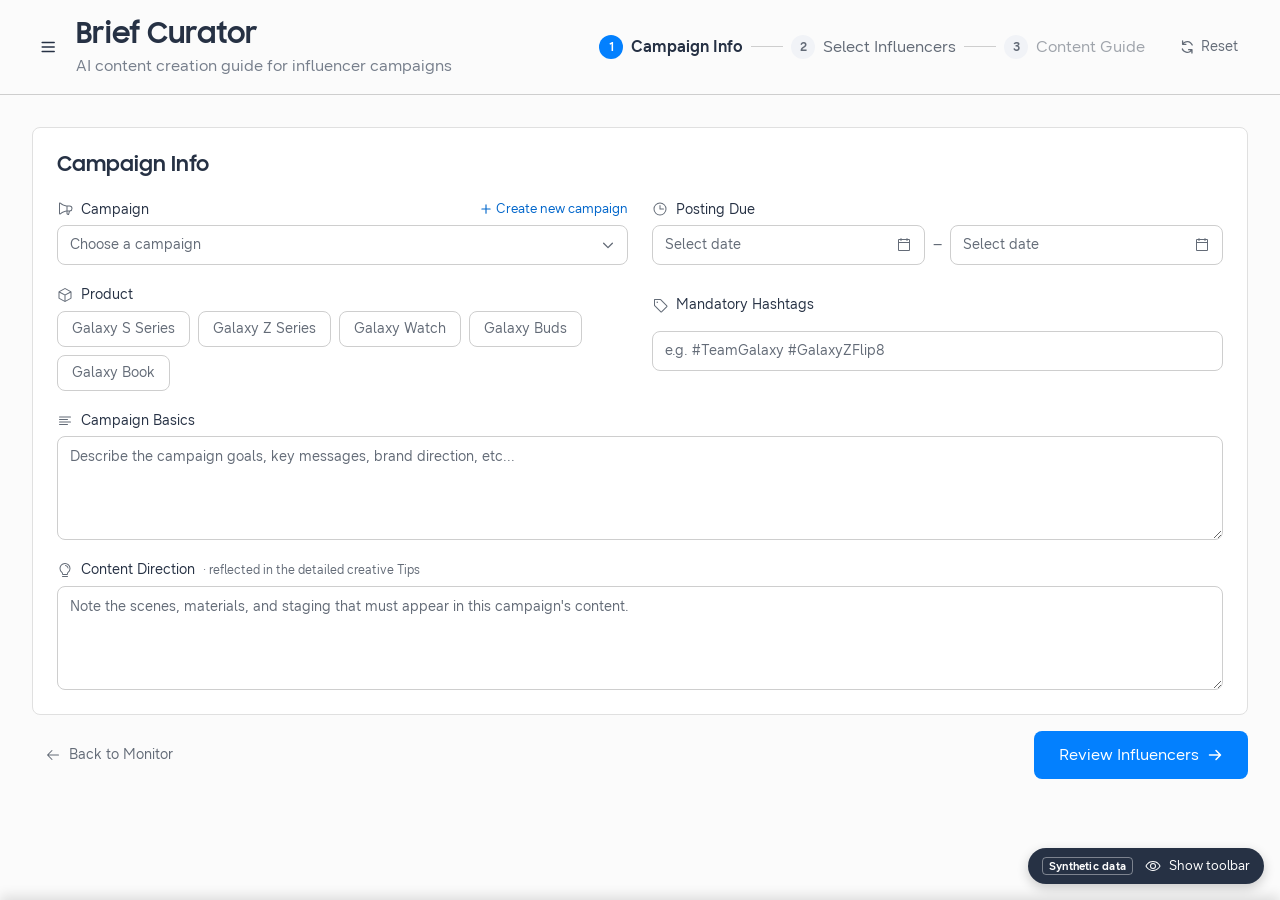
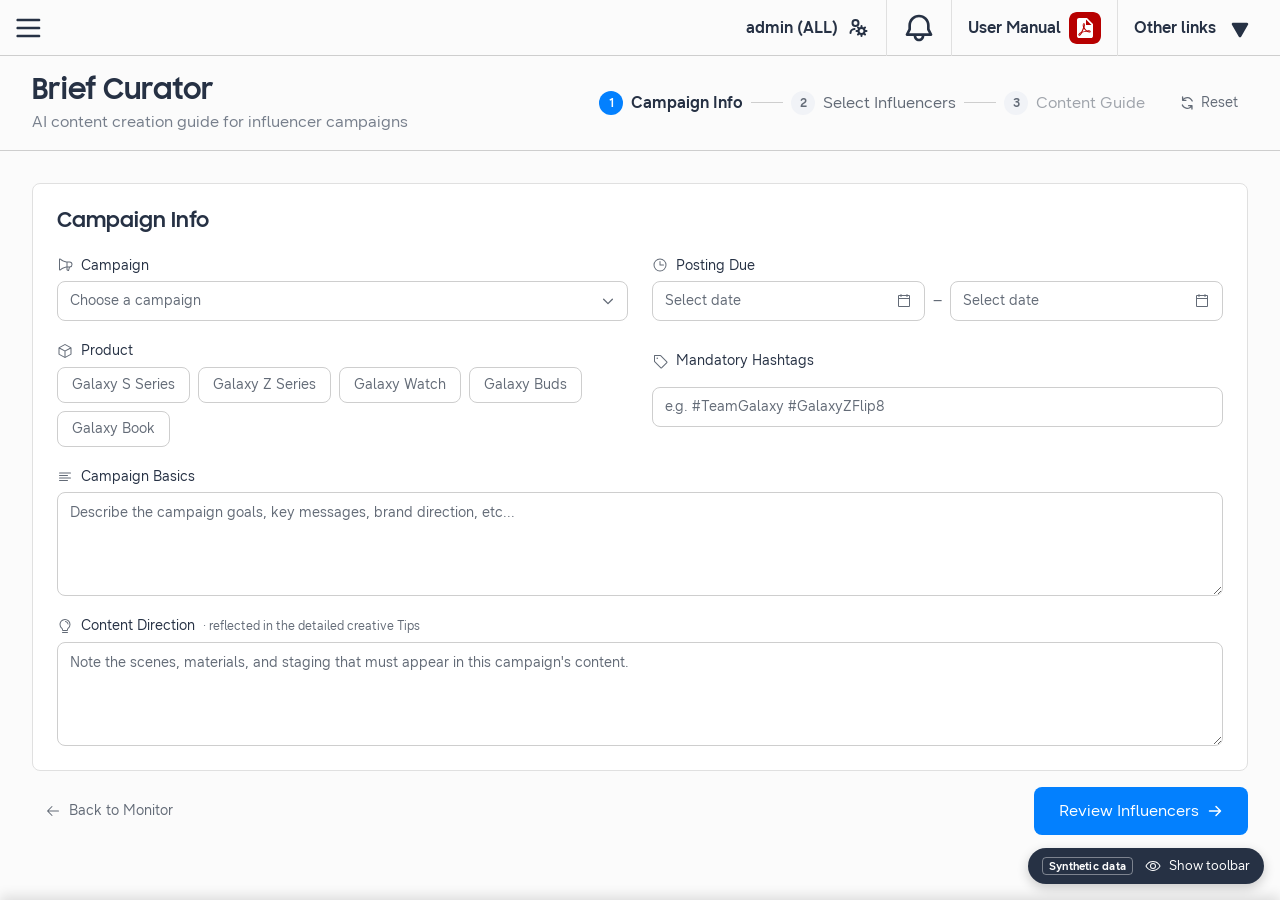
